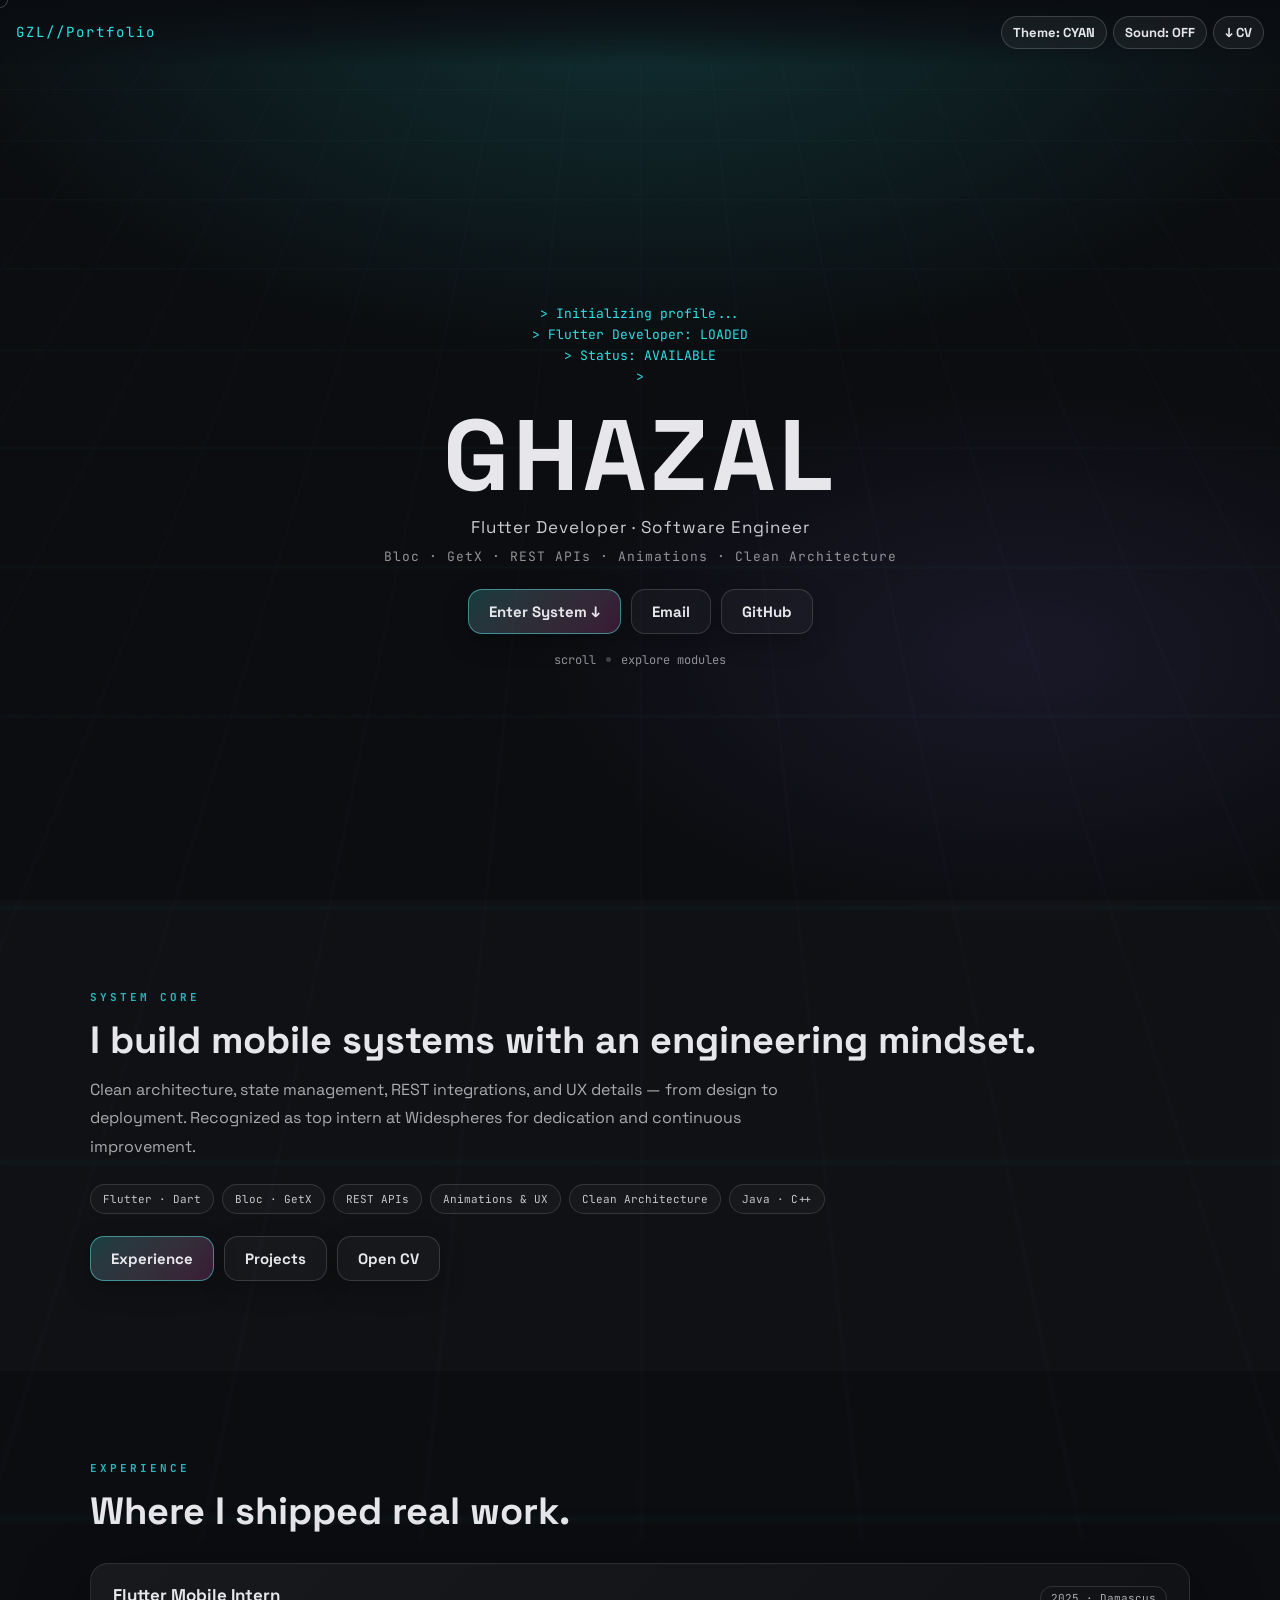
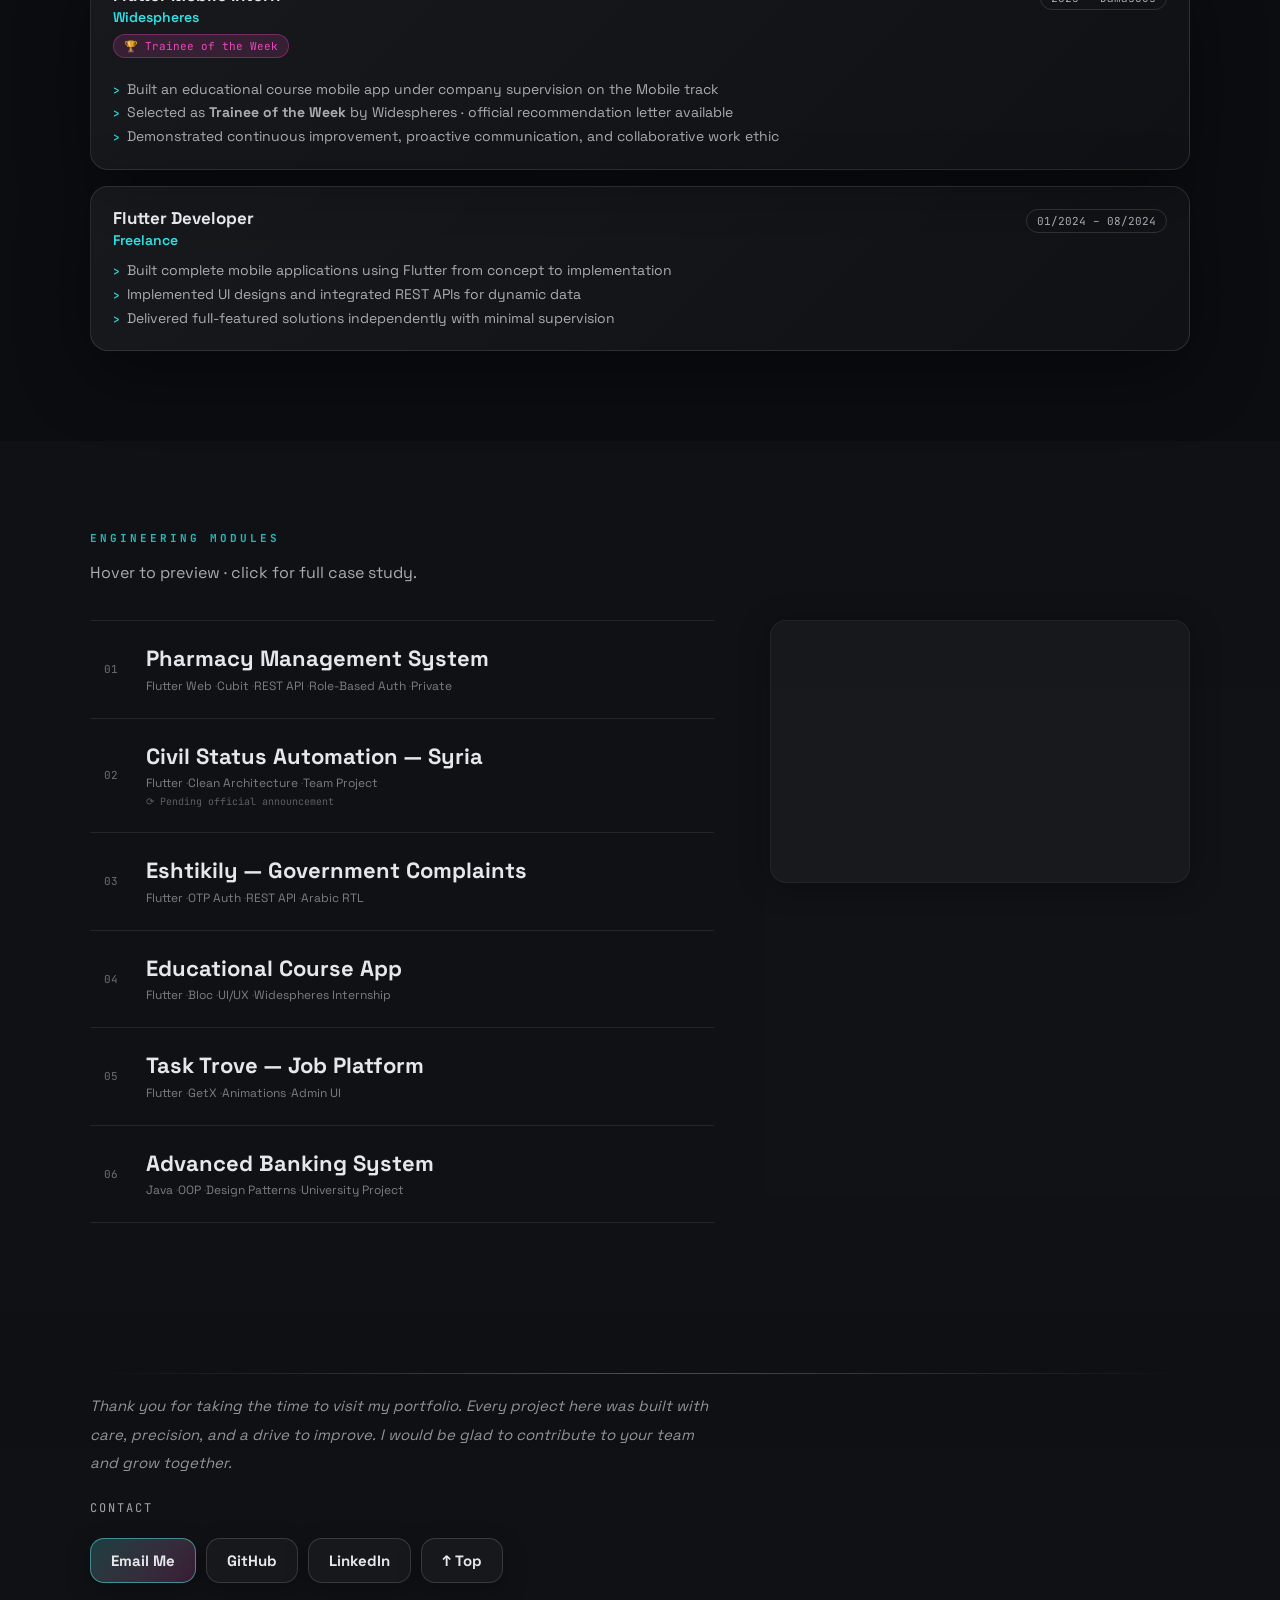
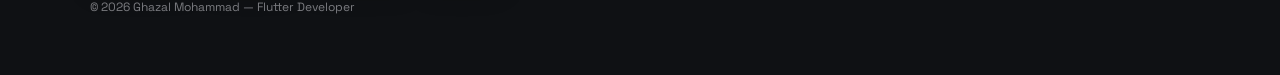
==== index.html @ 309f1e38 "Fix CV: rename to cv-2026.pdf to bypass Cloudflare CDN cache https://claude.ai/code/session_01J3MJhN" ====
<!DOCTYPE html>
<html lang="en" data-theme="cyan">
<head>
  <meta charset="UTF-8" />
  <title>Ghazal — Flutter Developer</title>
  <meta name="viewport" content="width=device-width, initial-scale=1.0">
  <meta name="description" content="Ghazal Mohammad — Flutter Developer & Software Engineer. Portfolio showcasing mobile projects and engineering work.">
  <link href="https://fonts.googleapis.com/css2?family=Space+Grotesk:wght@400;600;700&family=JetBrains+Mono:wght@400;700&display=swap" rel="stylesheet">
  <style>
/* ===== VARIABLES ===== */
:root {
  --bg: #0b0d10;
  --text: #e6e6eb;
  --muted: rgba(230,230,235,.72);
  --primary: #2de2e6;
  --accent: #8f7bff;
  --pink: #ff4ecd;
  --bg1: rgba(45,226,230,.16);
  --bg2: rgba(143,123,255,.10);
  --gridA: rgba(45,226,230,.12);
  --gridB: rgba(143,123,255,.08);
  --stroke: rgba(230,230,235,.14);
  --shadow: 0 22px 70px rgba(0,0,0,.45);
}
:root[data-theme="rose"] {
  --primary: #ff9ad5;
  --accent: #2de2e6;
  --pink: #c77dff;
  --bg1: rgba(255,154,213,.20);
  --bg2: rgba(45,226,230,.10);
  --gridA: rgba(255,154,213,.14);
  --gridB: rgba(45,226,230,.07);
}

/* ===== RESET ===== */
*, *::before, *::after { margin:0; padding:0; box-sizing:border-box; }
html { scroll-behavior:smooth; }
body {
  background:
    radial-gradient(1200px 600px at 50% 0%, var(--bg1), transparent 60%),
    radial-gradient(900px 500px at 80% 20%, var(--bg2), transparent 55%),
    var(--bg);
  color:var(--text);
  font-family:'Space Grotesk', sans-serif;
  padding-top:64px;
  min-height:100vh;
  overflow-x:hidden;
}
.mono { font-family:'JetBrains Mono', monospace; }

/* ===== BG LAYERS ===== */
.bg-grid {
  position:fixed; inset:0; z-index:-3;
  background:
    linear-gradient(var(--gridA) 1px, transparent 1px),
    linear-gradient(90deg, var(--gridB) 1px, transparent 1px);
  background-size:64px 64px;
  transform:perspective(900px) rotateX(55deg) translateY(-120px);
  transform-origin:top;
  opacity:.2;
  /* Slowed down grid animation for performance */
  animation:gridMove 18s linear infinite;
}
@keyframes gridMove {
  from { background-position:0 0,0 0; }
  to   { background-position:0 140px,140px 0; }
}
.scanlines {
  position:fixed; inset:0; z-index:-2; pointer-events:none;
  background:repeating-linear-gradient(to bottom, rgba(255,255,255,.025), rgba(255,255,255,.025) 1px, transparent 2px, transparent 6px);
  opacity:.08; mix-blend-mode:overlay;
}
.noise {
  position:fixed; inset:0; z-index:-1; pointer-events:none;
  background-image:url("data:image/svg+xml,%3Csvg xmlns='http://www.w3.org/2000/svg' width='140' height='140'%3E%3Cfilter id='n'%3E%3CfeTurbulence type='fractalNoise' baseFrequency='.9' numOctaves='3' stitchTiles='stitch'/%3E%3C/filter%3E%3Crect width='140' height='140' filter='url(%23n)' opacity='.25'/%3E%3C/svg%3E");
  opacity:.04;
}

/* ===== CURSOR (desktop only) ===== */
.cursor {
  width:16px; height:16px;
  border:1px solid rgba(255,255,255,.22);
  border-radius:50%;
  position:fixed; left:0; top:0;
  pointer-events:none;
  transform:translate(-50%,-50%);
  z-index:999;
  transition:width .15s ease, height .15s ease, border-color .15s ease;
  display:none;
}
@media (hover:hover) { .cursor { display:block; } }

/* ===== TOPBAR ===== */
.topbar {
  position:fixed; top:0; left:0; right:0;
  height:64px;
  display:flex; align-items:center; justify-content:space-between;
  padding:0 16px;
  background:linear-gradient(to bottom, rgba(10,12,16,.92), rgba(10,12,16,.6), transparent);
  backdrop-filter:blur(12px);
  -webkit-backdrop-filter:blur(12px);
  z-index:40;
  gap:10px;
}
.brand {
  letter-spacing:2px;
  color:var(--primary);
  font-size:clamp(11px, 2.5vw, 14px);
  white-space:nowrap;
  flex-shrink:0;
}
.top-actions {
  display:flex;
  gap:6px;
  align-items:center;
  flex-wrap:nowrap;
  overflow:hidden;
}
.pill {
  padding:7px 11px;
  border-radius:999px;
  border:1px solid rgba(230,230,235,.18);
  background:rgba(255,255,255,.05);
  color:var(--text);
  font-weight:700;
  font-size:clamp(10px, 2vw, 13px);
  cursor:pointer;
  text-decoration:none;
  white-space:nowrap;
  transition:transform .2s ease, border-color .2s ease;
  font-family:'Space Grotesk', sans-serif;
}
.pill:hover { border-color:rgba(255,255,255,.35); transform:translateY(-1px); }
@media (max-width:480px) {
  .pill { padding:6px 9px; font-size:10px; }
  .brand { font-size:11px; }
}

/* ===== BUTTONS ===== */
.btn {
  display:inline-flex;
  align-items:center;
  justify-content:center;
  gap:8px;
  padding:12px 20px;
  border-radius:14px;
  text-decoration:none;
  font-weight:700;
  font-size:clamp(13px, 2vw, 15px);
  color:var(--text);
  border:1px solid rgba(230,230,235,.16);
  background:rgba(255,255,255,.04);
  box-shadow:0 8px 24px rgba(0,0,0,.25);
  transition:transform .22s ease, box-shadow .22s ease, border-color .22s ease;
  cursor:pointer;
  white-space:nowrap;
  font-family:'Space Grotesk', sans-serif;
}
.btn:hover {
  transform:translateY(-3px);
  border-color:rgba(255,255,255,.28);
  box-shadow:0 16px 36px rgba(0,0,0,.35);
}
.btn.primary {
  background:linear-gradient(135deg, color-mix(in srgb, var(--primary) 22%, transparent), color-mix(in srgb, var(--pink) 18%, transparent));
  border-color:color-mix(in srgb, var(--primary) 40%, rgba(255,255,255,.18));
}
.btn.ghost { background:rgba(255,255,255,.03); }

/* ===== INTRO ===== */
.intro {
  min-height:calc(100vh - 64px);
  display:flex;
  flex-direction:column;
  align-items:center;
  justify-content:center;
  text-align:center;
  padding:40px 16px 32px;
}
.terminal {
  font-family:'JetBrains Mono', monospace;
  font-size:clamp(11px, 2vw, 13px);
  line-height:1.6;
  color:var(--primary);
  margin-bottom:18px;
  min-height:72px;
}
h1.glitch {
  font-size:clamp(48px, 12vw, 100px);
  font-weight:700;
  letter-spacing:4px;
  line-height:1;
  position:relative;
  display:inline-block;
}
/* reduced glitch - only on hover for performance */
h1.glitch::before,
h1.glitch::after {
  content:attr(data-text);
  position:absolute; left:0; top:0;
  width:100%;
  overflow:hidden;
  opacity:0;
}
h1.glitch:hover::before {
  color:var(--pink);
  clip-path:polygon(0 20%, 100% 20%, 100% 45%, 0 45%);
  transform:translateX(-3px);
  opacity:.8;
  animation:glitch1 .3s steps(2) forwards;
}
h1.glitch:hover::after {
  color:var(--accent);
  clip-path:polygon(0 55%, 100% 55%, 100% 80%, 0 80%);
  transform:translateX(3px);
  opacity:.8;
  animation:glitch2 .3s steps(2) forwards;
}
@keyframes glitch1 { 0%,100%{transform:translateX(-3px);} 50%{transform:translateX(3px);} }
@keyframes glitch2 { 0%,100%{transform:translateX(3px);}  50%{transform:translateX(-3px);} }

.role {
  margin-top:10px;
  letter-spacing:1px;
  color:var(--muted);
}
.role.strong { font-size:clamp(14px, 2.5vw, 17px); color:rgba(230,230,235,.88); }
.role.small  { font-size:clamp(11px, 1.8vw, 13px); opacity:.85; }

.cta {
  margin-top:24px;
  display:flex;
  gap:10px;
  justify-content:center;
  flex-wrap:wrap;
  width:100%;
  max-width:480px;
}
/* Full-width buttons on small phones */
@media (max-width:380px) {
  .cta { flex-direction:column; align-items:stretch; }
  .cta .btn { text-align:center; justify-content:center; }
}

.hintline {
  margin-top:18px;
  display:inline-flex;
  align-items:center;
  gap:10px;
  opacity:.6;
  font-size:12px;
}
.dot { width:5px; height:5px; border-radius:50%; background:rgba(255,255,255,.35); }

/* ===== PANELS ===== */
.panel { padding:clamp(50px, 8vw, 90px) 16px; }
.wrap  { max-width:1100px; margin:0 auto; }

.kicker {
  font-family:'JetBrains Mono', monospace;
  letter-spacing:3px;
  font-size:11px;
  color:color-mix(in srgb, var(--primary) 80%, white 0%);
  margin-bottom:14px;
}
.title { font-size:clamp(22px, 4vw, 38px); margin-bottom:12px; line-height:1.2; }
.desc  { color:var(--muted); line-height:1.8; max-width:70ch; font-size:clamp(14px, 2vw, 16px); }

.mini-grid { margin-top:22px; display:flex; flex-wrap:wrap; gap:8px; }
.chip {
  padding:7px 12px;
  border-radius:999px;
  border:1px solid var(--stroke);
  background:rgba(255,255,255,.03);
  font-family:'JetBrains Mono', monospace;
  font-size:11px;
  color:rgba(230,230,235,.85);
}
.actions {
  margin-top:22px;
  display:flex;
  flex-wrap:wrap;
  gap:10px;
}

/* ===== EXPERIENCE SECTION ===== */
.experience-grid {
  margin-top:28px;
  display:grid;
  gap:16px;
}
.exp-card {
  padding:20px 22px;
  border-radius:18px;
  border:1px solid rgba(230,230,235,.12);
  background:linear-gradient(135deg, rgba(255,255,255,.05), rgba(255,255,255,.02));
  box-shadow:var(--shadow);
  transition:transform .25s ease, border-color .25s ease;
}
.exp-card:hover {
  transform:translateY(-4px);
  border-color:color-mix(in srgb, var(--primary) 30%, rgba(230,230,235,.12));
}
.exp-header {
  display:flex;
  align-items:flex-start;
  justify-content:space-between;
  gap:12px;
  flex-wrap:wrap;
  margin-bottom:8px;
}
.exp-title { font-size:17px; font-weight:700; }
.exp-company { color:var(--primary); font-weight:600; font-size:14px; margin-top:2px; }
.exp-date {
  font-family:'JetBrains Mono', monospace;
  font-size:11px;
  color:var(--muted);
  white-space:nowrap;
  margin-top:2px;
  padding:4px 10px;
  border:1px solid var(--stroke);
  border-radius:999px;
}
.exp-badge {
  display:inline-flex;
  align-items:center;
  gap:6px;
  font-family:'JetBrains Mono', monospace;
  font-size:11px;
  padding:4px 10px;
  border-radius:999px;
  background:color-mix(in srgb, var(--pink) 14%, transparent);
  border:1px solid color-mix(in srgb, var(--pink) 30%, transparent);
  color:color-mix(in srgb, var(--pink) 90%, white 0%);
  margin-bottom:10px;
}
.exp-bullets { list-style:none; margin-top:10px; }
.exp-bullets li {
  color:var(--muted);
  font-size:14px;
  line-height:1.7;
  padding-left:14px;
  position:relative;
}
.exp-bullets li::before {
  content:"›";
  position:absolute; left:0;
  color:var(--primary);
}

/* ===== MODULES — HOVER PREVIEW LAYOUT ===== */
.modules-layout {
  display:grid;
  grid-template-columns:1fr 420px;
  gap:56px;
  align-items:start;
  margin-top:32px;
}

/* ——— Left list ——— */
.mod-row {
  display:flex;
  align-items:center;
  gap:16px;
  padding:24px 14px;
  border-bottom:1px solid rgba(230,230,235,.09);
  cursor:pointer;
  position:relative;
  transition:padding-left .25s ease, background .25s ease;
}
.mod-row:first-child { border-top:1px solid rgba(230,230,235,.09); }
.mod-row::before {
  content:"";
  position:absolute; left:0; top:0; bottom:0;
  width:0;
  background:var(--primary);
  border-radius:0 2px 2px 0;
  transition:width .25s ease;
}
.mod-row:hover { padding-left:20px; background:rgba(255,255,255,.018); }
.mod-row:hover::before { width:2px; }

.mod-num {
  font-family:'JetBrains Mono', monospace;
  font-size:11px;
  color:var(--muted);
  width:26px;
  flex-shrink:0;
  opacity:.6;
}
.mod-body { flex:1; min-width:0; }
.mod-name {
  font-size:clamp(17px, 2.2vw, 22px);
  font-weight:700;
  line-height:1.25;
  transition:color .25s;
}
.mod-row:hover .mod-name { color:var(--primary); }
.mod-tech {
  display:flex;
  flex-wrap:wrap;
  gap:0;
  margin-top:5px;
}
.mod-tech span {
  font-size:12px;
  color:var(--muted);
  opacity:.7;
}
.mod-tech span:not(:last-child)::after { content:" · "; opacity:.4; }
.mod-lock {
  font-family:'JetBrains Mono', monospace;
  font-size:10px;
  color:var(--muted);
  opacity:.5;
  margin-top:4px;
}
.mod-arr {
  margin-left:auto;
  flex-shrink:0;
  font-size:15px;
  color:var(--primary);
  opacity:0;
  transition:.25s;
}
.mod-row:hover .mod-arr { opacity:1; transform:translate(3px,-3px); }

/* ——— Right: sticky preview column ——— */
.modules-preview {
  position:sticky;
  top:80px;
  align-self:start;
}
.preview-stage {
  position:relative;
  width:100%;
  aspect-ratio:16/10;
  border-radius:16px;
  overflow:hidden;
  background:rgba(255,255,255,.03);
  border:1px solid rgba(255,255,255,.05);
  box-shadow:0 4px 30px rgba(0,0,0,.3);
  transition:box-shadow .35s;
}
.preview-stage.has-hover {
  box-shadow:0 20px 60px rgba(0,0,0,.55), 0 0 0 1px rgba(255,255,255,.09);
}
.preview-item {
  position:absolute;
  inset:0;
  opacity:0;
  transition:opacity .35s ease;
  overflow:hidden;
}
.preview-item.active { opacity:1; }
.preview-item img,
.preview-item video {
  width:100%; height:100%;
  object-fit:cover;
  display:block;
}
.preview-item.is-mobile img {
  object-fit:contain;
  background:rgba(8,8,12,.85);
}
/* video fallback image sits behind video */
.preview-item .preview-fallback {
  position:absolute; inset:0; z-index:-1;
  width:100%; height:100%; object-fit:cover;
}


.preview-label {
  margin-top:12px;
  font-family:'JetBrains Mono', monospace;
  font-size:11px;
  color:rgba(230,230,235,.4);
  letter-spacing:1px;
  text-align:center;
  pointer-events:none;
  transition:opacity .35s;
}
.preview-label.hidden { opacity:0; }

@media (max-width:900px) {
  .modules-layout { grid-template-columns:1fr; }
  .modules-preview { display:none; }
  .mod-name { font-size:16px; }
}

/* ===== BADGE (reused in modal kicker) ===== */
.badge {
  font-family:'JetBrains Mono', monospace;
  font-size:11px;
  padding:5px 10px;
  border-radius:999px;
  background:color-mix(in srgb, var(--primary) 14%, transparent);
  border:1px solid color-mix(in srgb, var(--primary) 25%, transparent);
  color:color-mix(in srgb, var(--primary) 85%, white 0%);
  white-space:nowrap;
  flex-shrink:0;
}
.badge.private {
  background:color-mix(in srgb, var(--muted) 10%, transparent);
  border-color:var(--stroke);
  color:var(--muted);
}

/* ===== MODULE PREVIEW FRAMES ===== */
/* Phone mockup for mobile app screenshots */
.phone-frame {
  width:120px;
  padding:6px 5px 10px;
  background:linear-gradient(145deg, #1a1a2e, #16162a);
  border-radius:18px;
  border:2px solid rgba(255,255,255,.14);
  box-shadow:0 8px 28px rgba(0,0,0,.45), inset 0 1px 0 rgba(255,255,255,.06);
  position:relative;
  flex-shrink:0;
}
.phone-frame::before {
  content:"";
  display:block;
  width:32px; height:4px;
  background:rgba(255,255,255,.12);
  border-radius:2px;
  margin:0 auto 5px;
}
.phone-frame img {
  width:100%;
  border-radius:10px;
  display:block;
  aspect-ratio:9/16;
  object-fit:cover;
  object-position:top;
}
/* Browser mockup for web screenshots */
.browser-frame {
  width:100%;
  padding:22px 4px 4px;
  background:linear-gradient(145deg, #1a1a2e, #16162a);
  border-radius:10px;
  border:1px solid rgba(255,255,255,.12);
  box-shadow:0 8px 28px rgba(0,0,0,.45);
  position:relative;
}
.browser-frame::before {
  content:"";
  position:absolute;
  top:7px; left:10px;
  width:8px; height:8px;
  border-radius:50%;
  background:#ff5f57;
  box-shadow:14px 0 0 #febc2e, 28px 0 0 #28c840;
}
.browser-frame img {
  width:100%;
  border-radius:6px;
  display:block;
  max-height:140px;
  object-fit:cover;
  object-position:top left;
}
/* Multiple phone frames side by side */
.phone-duo {
  display:flex;
  gap:10px;
  justify-content:center;
}
.phone-duo .phone-frame { width:100px; }

/* ===== MODULE LOCKED STATE ===== */
.module-locked-note {
  display:flex;
  align-items:center;
  gap:8px;
  margin-top:12px;
  padding:8px 12px;
  border-radius:10px;
  background:rgba(255,255,255,.04);
  border:1px dashed rgba(230,230,235,.20);
  font-family:'JetBrains Mono',monospace;
  font-size:11px;
  color:var(--muted);
  line-height:1.5;
}

/* ===== FOOTER ===== */
.footer { padding:clamp(40px,6vw,60px) 16px; background:rgba(255,255,255,.015); }
.footer-line {
  height:1px;
  background:linear-gradient(90deg, transparent, color-mix(in srgb, var(--primary) 40%, transparent), transparent);
  margin-bottom:18px;
}
.tiny { margin-top:16px; color:rgba(230,230,235,.5); font-size:12px; }

/* ===== REVEAL ===== */
.reveal {
  opacity:0;
  transform:translateY(16px);
  transition:opacity .55s cubic-bezier(.2,.8,.2,1), transform .55s cubic-bezier(.2,.8,.2,1);
}
.reveal.on { opacity:1; transform:translateY(0); }

/* ===== MODAL ===== */
.modal {
  position:fixed; inset:0;
  display:none;
  align-items:center;
  justify-content:center;
  padding:16px;
  background:rgba(0,0,0,.7);
  backdrop-filter:blur(8px);
  -webkit-backdrop-filter:blur(8px);
  z-index:50;
}
.modal.on { display:flex; }
.modal-box {
  width:min(860px, 100%);
  max-height:90vh;
  overflow-y:auto;
  border-radius:18px;
  border:1px solid rgba(230,230,235,.18);
  background:linear-gradient(135deg, rgba(15,18,24,.96), rgba(10,12,16,.96));
  box-shadow:0 30px 90px rgba(0,0,0,.6);
  padding:clamp(18px, 4vw, 28px);
  position:relative;
  animation:pop .25s ease-out;
}
/* scrollbar styling */
.modal-box::-webkit-scrollbar { width:4px; }
.modal-box::-webkit-scrollbar-track { background:transparent; }
.modal-box::-webkit-scrollbar-thumb { background:var(--stroke); border-radius:4px; }

@keyframes pop { from { transform:translateY(10px) scale(.98); opacity:0; } to { transform:translateY(0) scale(1); opacity:1; } }
.modal-close {
  position:absolute; right:12px; top:10px;
  width:38px; height:38px;
  border-radius:10px;
  border:1px solid rgba(230,230,235,.18);
  background:rgba(255,255,255,.05);
  color:var(--text);
  font-size:20px;
  cursor:pointer;
  display:flex; align-items:center; justify-content:center;
  font-family:'Space Grotesk', sans-serif;
}
.modal-kicker {
  font-family:'JetBrains Mono', monospace;
  letter-spacing:3px;
  font-size:11px;
  color:color-mix(in srgb, var(--primary) 85%, white 0%);
  margin-bottom:10px;
}
.modal-title { font-size:clamp(20px, 3vw, 26px); margin-bottom:10px; }
.modal-desc { color:var(--muted); line-height:1.8; font-size:clamp(13px, 2vw, 15px); }
.modal-images {
  margin-top:20px;
}

/* ===== DEVICE SHOWCASE (no frames — direct images) ===== */
.showcase {
  position:relative;
  display:flex;
  justify-content:center;
  align-items:center;
  gap:16px;
  padding:32px 0 24px;
  border-radius:20px;
  background:radial-gradient(ellipse at 50% 60%, rgba(255,255,255,.04) 0%, transparent 70%);
  overflow:hidden;
  isolation:isolate;
}
.showcase::before {
  content:"";
  position:absolute;
  width:280px; height:200px;
  border-radius:50%;
  background:var(--primary);
  opacity:.12;
  filter:blur(70px);
  pointer-events:none;
  top:50%; left:50%;
  transform:translate(-50%,-50%);
  z-index:0;
}
.showcase::after {
  content:"";
  position:absolute; inset:0;
  background-image:linear-gradient(rgba(255,255,255,.025) 1px, transparent 1px),
                   linear-gradient(90deg, rgba(255,255,255,.025) 1px, transparent 1px);
  background-size:28px 28px;
  z-index:0;
  pointer-events:none;
}

/* web / flowchart: full-width image */
.showcase.web .showcase-img,
.showcase.web video {
  width:100%;
  max-width:640px;
  aspect-ratio:16/9;
  object-fit:cover;
  object-position:top left;
  border-radius:14px;
  display:block;
  position:relative;
  z-index:1;
  box-shadow:0 24px 60px rgba(0,0,0,.55);
  transition:transform .12s ease;
}

/* mobile: tall portrait images */
.showcase.mobile .showcase-img {
  height:clamp(260px, 40vw, 340px);
  width:auto;
  aspect-ratio:9/16;
  object-fit:cover;
  object-position:top;
  border-radius:18px;
  display:block;
  position:relative;
  z-index:1;
  box-shadow:0 24px 60px rgba(0,0,0,.55);
}
/* second mobile image slightly elevated */
.showcase.mobile .showcase-img:nth-child(2) {
  transform:translateY(-14px);
}

.modal-tags { margin-top:14px; display:flex; flex-wrap:wrap; gap:7px; }
.modal-tags span {
  font-family:'JetBrains Mono', monospace;
  font-size:11px;
  padding:5px 10px;
  border-radius:999px;
  border:1px solid rgba(230,230,235,.14);
  background:rgba(255,255,255,.03);
}
.modal-actions { margin-top:18px; display:flex; gap:10px; flex-wrap:wrap; }

/* ===== SECTION DIVIDER ===== */
.section-alt { background:rgba(255,255,255,.018); }
  </style>
</head>

<body>
  <div class="bg-grid"></div>
  <div class="scanlines"></div>
  <div class="noise"></div>
  <div class="cursor"></div>

  <!-- TOP BAR -->
  <header class="topbar">
    <div class="brand mono">GZL//Portfolio</div>
    <div class="top-actions">
      <button class="pill" id="themeToggle" type="button">Theme: CYAN</button>
      <button class="pill" id="soundToggle" type="button">Sound: OFF</button>
      <a class="pill" href="assets/cv-2026.pdf" download>↓ CV</a>
    </div>
  </header>

  <!-- INTRO -->
  <section class="intro" id="top">
    <div class="terminal" aria-label="System terminal"></div>
    <h1 class="glitch" data-text="GHAZAL">GHAZAL</h1>
    <p class="role strong">Flutter Developer · Software Engineer</p>
    <p class="role small mono">Bloc · GetX · REST APIs · Animations · Clean Architecture</p>
    <div class="cta">
      <a class="btn primary" href="#core">Enter System ↓</a>
      <a class="btn ghost" href="mailto:mohammadghazal423@gmail.com">Email</a>
      <a class="btn ghost" href="https://github.com/ghazal-mohammad" target="_blank" rel="noopener">GitHub</a>
    </div>
    <div class="hintline">
      <span class="mono">scroll</span>
      <span class="dot"></span>
      <span class="mono">explore modules</span>
    </div>
  </section>

  <!-- SYSTEM CORE -->
  <section class="panel section-alt" id="core">
    <div class="wrap">
      <h2 class="kicker reveal">SYSTEM CORE</h2>
      <h3 class="title reveal">I build mobile systems with an engineering mindset.</h3>
      <p class="desc reveal">
        Clean architecture, state management, REST integrations, and UX details —
        from design to deployment. Recognized as top intern at Widespheres for
        dedication and continuous improvement.
      </p>
      <div class="mini-grid">
        <div class="chip reveal">Flutter · Dart</div>
        <div class="chip reveal">Bloc · GetX</div>
        <div class="chip reveal">REST APIs</div>
        <div class="chip reveal">Animations & UX</div>
        <div class="chip reveal">Clean Architecture</div>
        <div class="chip reveal">Java · C++</div>
      </div>
      <div class="actions reveal">
        <a class="btn primary" href="#experience">Experience</a>
        <a class="btn ghost" href="#modules">Projects</a>
        <a class="btn ghost" href="assets/cv-2026.pdf" target="_blank" rel="noopener">Open CV</a>
      </div>
    </div>
  </section>

  <!-- EXPERIENCE -->
  <section class="panel" id="experience">
    <div class="wrap">
      <h2 class="kicker reveal">EXPERIENCE</h2>
      <h3 class="title reveal">Where I shipped real work.</h3>

      <div class="experience-grid">

        <!-- Widespheres -->
        <div class="exp-card reveal">
          <div class="exp-header">
            <div>
              <div class="exp-title">Flutter Mobile Intern</div>
              <div class="exp-company">Widespheres</div>
            </div>
            <div class="exp-date">2025 · Damascus</div>
          </div>
          <div class="exp-badge">🏆 Trainee of the Week</div>
          <ul class="exp-bullets">
            <li>Built an educational course mobile app under company supervision on the Mobile track</li>
            <li>Selected as <b>Trainee of the Week</b> by Widespheres · official recommendation letter available</li>
            <li>Demonstrated continuous improvement, proactive communication, and collaborative work ethic</li>
          </ul>
        </div>

        <!-- Freelance -->
        <div class="exp-card reveal">
          <div class="exp-header">
            <div>
              <div class="exp-title">Flutter Developer</div>
              <div class="exp-company">Freelance</div>
            </div>
            <div class="exp-date">01/2024 – 08/2024</div>
          </div>
          <ul class="exp-bullets">
            <li>Built complete mobile applications using Flutter from concept to implementation</li>
            <li>Implemented UI designs and integrated REST APIs for dynamic data</li>
            <li>Delivered full-featured solutions independently with minimal supervision</li>
          </ul>
        </div>

      </div>
    </div>
  </section>

  <!-- MODULES / PROJECTS -->
  <section class="panel section-alt" id="modules">
    <div class="wrap">
      <h2 class="kicker reveal">ENGINEERING MODULES</h2>
      <p class="desc reveal">Hover to preview · click for full case study.</p>

      <div class="modules-layout">

        <!-- ——— LEFT: numbered project list ——— -->
        <div class="modules-list">

          <article class="mod-row reveal" data-modal="pharmacy">
            <span class="mod-num">01</span>
            <div class="mod-body">
              <div class="mod-name">Pharmacy Management System</div>
              <div class="mod-tech"><span>Flutter Web</span><span>Cubit</span><span>REST API</span><span>Role-Based Auth</span><span>Private</span></div>
            </div>
            <span class="mod-arr">↗</span>
          </article>

          <article class="mod-row reveal" data-modal="civil">
            <span class="mod-num">02</span>
            <div class="mod-body">
              <div class="mod-name">Civil Status Automation — Syria</div>
              <div class="mod-tech"><span>Flutter</span><span>Clean Architecture</span><span>Team Project</span></div>
              <div class="mod-lock">⟳ Pending official announcement</div>
            </div>
            <span class="mod-arr">↗</span>
          </article>

          <article class="mod-row reveal" data-modal="complaints">
            <span class="mod-num">03</span>
            <div class="mod-body">
              <div class="mod-name">Eshtikily — Government Complaints</div>
              <div class="mod-tech"><span>Flutter</span><span>OTP Auth</span><span>REST API</span><span>Arabic RTL</span></div>
            </div>
            <span class="mod-arr">↗</span>
          </article>

          <article class="mod-row reveal" data-modal="education">
            <span class="mod-num">04</span>
            <div class="mod-body">
              <div class="mod-name">Educational Course App</div>
              <div class="mod-tech"><span>Flutter</span><span>Bloc</span><span>UI/UX</span><span>Widespheres Internship</span></div>
            </div>
            <span class="mod-arr">↗</span>
          </article>

          <article class="mod-row reveal" data-modal="tasktrove">
            <span class="mod-num">05</span>
            <div class="mod-body">
              <div class="mod-name">Task Trove — Job Platform</div>
              <div class="mod-tech"><span>Flutter</span><span>GetX</span><span>Animations</span><span>Admin UI</span></div>
            </div>
            <span class="mod-arr">↗</span>
          </article>

          <article class="mod-row reveal" data-modal="banking">
            <span class="mod-num">06</span>
            <div class="mod-body">
              <div class="mod-name">Advanced Banking System</div>
              <div class="mod-tech"><span>Java</span><span>OOP</span><span>Design Patterns</span><span>University Project</span></div>
            </div>
            <span class="mod-arr">↗</span>
          </article>

        </div>

        <!-- ——— RIGHT: absolute JS-positioned preview ——— -->
        <div class="modules-preview" aria-hidden="true">
          <div class="preview-stage" id="previewStage">

            <div class="preview-item is-web" data-for="pharmacy">
              <img src="assets/screens/Pharmacio.png" alt="Pharmacy" loading="lazy">
            </div>
            <div class="preview-item is-web" data-for="civil">
              <img src="assets/screens/civil-1.png" alt="Civil" loading="lazy">
            </div>
            <div class="preview-item is-mobile" data-for="complaints">
              <img src="assets/screens/Government Complaints Mobile (Eshtikily).png" alt="Eshtikily" loading="lazy">
            </div>
            <div class="preview-item is-mobile" data-for="education">
              <img src="assets/screens/Course Details.png" alt="Course Details" loading="lazy">
            </div>
            <div class="preview-item is-web" data-for="tasktrove">
              <video autoplay muted loop playsinline>
                <source src="assets/screens/tasktrove.mp4" type="video/mp4">
              </video>
              <img src="assets/screens/Task Trove.png" alt="Task Trove" loading="lazy" class="preview-fallback">
            </div>
            <div class="preview-item is-web" data-for="banking">
              <img src="assets/screens/Advanced Banking System.png" alt="Banking" loading="lazy">
            </div>

          </div>
          <p class="preview-label" id="prevLabel"></p>
        </div>

      </div>
    </div>
  </section>

  <!-- FOOTER -->
  <footer class="footer">
    <div class="wrap reveal">
      <div class="footer-line"></div>
      <p style="margin-bottom:22px; color:var(--muted); font-size:clamp(13px,2vw,15px); line-height:1.9; max-width:62ch; font-style:italic; opacity:.85;">
        Thank you for taking the time to visit my portfolio. Every project here was built with care, precision, and a drive to improve. I would be glad to contribute to your team and grow together.
      </p>
      <p class="mono" style="margin-bottom:14px; font-size:12px; letter-spacing:2px; opacity:.7;">CONTACT</p>
      <div class="actions">
        <a class="btn primary" href="mailto:mohammadghazal423@gmail.com">Email Me</a>
        <a class="btn ghost" href="https://github.com/ghazal-mohammad" target="_blank" rel="noopener">GitHub</a>
        <a class="btn ghost" href="https://www.linkedin.com/in/ghazal-mohammad-0b9067250" target="_blank" rel="noopener">LinkedIn</a>
        <a class="btn ghost" href="#top">↑ Top</a>
      </div>
      <p class="tiny">© <span id="y"></span> Ghazal Mohammad — Flutter Developer</p>
    </div>
  </footer>

  <!-- MODAL -->
  <div class="modal" id="modal" aria-hidden="true">
    <div class="modal-box" role="dialog" aria-modal="true" aria-label="Case study modal">
      <button class="modal-close" id="modalClose" aria-label="Close">×</button>
      <p class="modal-kicker" id="modalKicker">MODULE</p>
      <h3 class="modal-title" id="modalTitle">Title</h3>
      <p class="modal-desc" id="modalDesc">Description</p>
      <div class="modal-images" id="modalImages"></div>
      <div class="modal-tags" id="modalTags"></div>
      <div class="modal-actions">
        <a class="btn primary" id="modalLink" href="#" target="_blank" rel="noopener">Open Repo</a>
        <button class="btn ghost" id="modalBack" type="button">Close</button>
      </div>
    </div>
  </div>

  <script>
(function() {
  // ===== SOUND FUNCTIONS =====
  var soundEnabled = false;
  var audioCtx = null;

  function playTone(freq, t, type, gainVal) {
    t = t || 0.06; type = type || "sine"; gainVal = gainVal || 0.045;
    if (!soundEnabled || !audioCtx) return;
    try {
      var o = audioCtx.createOscillator();
      var g = audioCtx.createGain();
      var now = audioCtx.currentTime;
      o.type = type;
      o.frequency.setValueAtTime(freq, now);
      g.gain.setValueAtTime(0.0001, now);
      g.gain.exponentialRampToValueAtTime(gainVal, now + 0.01);
      g.gain.exponentialRampToValueAtTime(0.0001, now + t);
      o.connect(g); g.connect(audioCtx.destination);
      o.start(now); o.stop(now + t);
    } catch(e) {}
  }
  function softOpen()  { playTone(392,.08,"sine",.045); setTimeout(function(){playTone(784,.07,"triangle",.035);},60); }
  function softClose() { playTone(196,.08,"sine",.045); }
  function softBoot()  { playTone(330,.08,"sine",.045); setTimeout(function(){playTone(659,.09,"sine",.035);},120); }
  function softOff()   { playTone(247,.09,"sine",.040); }

  window.addEventListener("DOMContentLoaded", function() {

    // YEAR
    var y = document.getElementById("y");
    if (y) y.textContent = new Date().getFullYear();

    // THEME
    var themeBtn = document.getElementById("themeToggle");
    var theme = localStorage.getItem("theme") || "cyan";
    function applyTheme(t) {
      document.documentElement.setAttribute("data-theme", t);
      if (themeBtn) themeBtn.textContent = "Theme: " + t.toUpperCase();
    }
    applyTheme(theme);
    if (themeBtn) {
      themeBtn.addEventListener("click", function() {
        theme = theme === "cyan" ? "rose" : "cyan";
        localStorage.setItem("theme", theme);
        applyTheme(theme);
      });
    }

    // SOUND BUTTON
    var soundBtn = document.getElementById("soundToggle");
    if (soundBtn) {
      soundBtn.addEventListener("click", function() {
        soundEnabled = !soundEnabled;
        if (soundEnabled && !audioCtx) {
          try {
            audioCtx = new (window.AudioContext || window.webkitAudioContext)();
            if (audioCtx.state === "suspended") {
              audioCtx.resume().then(function() { softBoot(); });
              soundBtn.textContent = "Sound: ON";
              return;
            }
          } catch(e) { soundEnabled = false; return; }
        }
        soundBtn.textContent = soundEnabled ? "Sound: ON" : "Sound: OFF";
        if (soundEnabled) softBoot(); else softOff();
      });
    }

    // CURSOR (desktop only)
    var cursor = document.querySelector(".cursor");
    if (cursor && window.matchMedia("(hover:hover)").matches) {
      window.addEventListener("mousemove", function(e) {
        cursor.style.left = e.clientX + "px";
        cursor.style.top  = e.clientY + "px";
      });
      document.querySelectorAll("a, button, .module, .exp-card").forEach(function(el) {
        el.addEventListener("mouseenter", function() {
          cursor.style.width = "26px";
          cursor.style.height = "26px";
          cursor.style.borderColor = "rgba(255,255,255,.35)";
        });
        el.addEventListener("mouseleave", function() {
          cursor.style.width = "16px";
          cursor.style.height = "16px";
          cursor.style.borderColor = "rgba(255,255,255,.22)";
        });
      });
    }

    // REVEAL
    var revealEls = document.querySelectorAll(".reveal");
    var io = new IntersectionObserver(function(entries) {
      entries.forEach(function(e) { if (e.isIntersecting) e.target.classList.add("on"); });
    }, { threshold: 0.1 });
    revealEls.forEach(function(el) { io.observe(el); });

    // TERMINAL
    var terminalBox = document.querySelector(".terminal");
    var lines = [
      "> Initializing profile...",
      "> Flutter Developer: LOADED",
      "> Status: AVAILABLE",
      "> Location: Damascus, Syria"
    ];
    function typeLine(text, cb) {
      var p = document.createElement("p");
      terminalBox.appendChild(p);
      var i = 0;
      function tick() {
        p.textContent = text.slice(0, i++);
        if (i <= text.length) setTimeout(tick, 22);
        else if (cb) setTimeout(cb, 140);
      }
      tick();
    }
    if (terminalBox) {
      terminalBox.innerHTML = "";
      var idx = 0;
      function next() { if (idx < lines.length) typeLine(lines[idx++], next); }
      next();
    }

    // MODAL DATA
    var modalData = {
      pharmacy: {
        kicker: "FLUTTER WEB · CUBIT · COMPLETE · PRIVATE",
        title: "Pharmacy Management System",
        desc: "<b>My Role:</b> Flutter Web Developer<br><br><b>About:</b> A complete web-based system for pharmacy management — including inventory control, medication recommendations, and role-based admin panel.<br><br><b>What I built:</b><br>→ Full web frontend using Flutter Web<br>→ State management using <b>Cubit</b><br>→ Role-based admin panel (permissions, users, inventory)<br>→ REST API integration with backend<br>→ Dashboard, uploads, offers, proposals & comparison modules<br><br><span style='opacity:.65;font-size:13px;'>Web and backend are fully complete. Source code is private.</span>",
        tags: ["Flutter Web", "Cubit", "REST API", "Admin Panel", "Role-Based Auth", "Complete", "Private"],
        link: "#",
        images: ["assets/screens/Pharmacio.png"],
        frameType: "browser"
      },
      civil: {
        kicker: "FLUTTER · IN PROGRESS · PRIVATE",
        title: "Civil Status Automation — Syria",
        desc: "<b>My Role:</b> Developer<br><br><b>About:</b> A team project to digitize civil status processes at Sharia courts in Syria — automating paperwork, improving access, and modernizing government workflows.<br><br><b>What I work on:</b><br>→ Developing modular UI components with Flutter<br>→ Applying Clean Architecture principles<br>→ Collaborating across a distributed development team<br><br><span style='opacity:.65;font-size:13px;'>This project is in active development. Full details will be announced officially by project management.</span>",
        tags: ["Flutter", "Dart", "Clean Architecture", "Team Project", "Private"],
        link: "#",
        images: ["assets/screens/civil-1.png"],
        frameType: "browser",
        locked: true
      },
      complaints: {
        kicker: "FLUTTER MOBILE · DEVELOPER",
        title: "Eshtikily — Government Complaints Mobile",
        desc: "<b>My Role:</b> Flutter Mobile Developer<br><br><b>About:</b> A Flutter mobile app enabling Syrian citizens to submit government complaints, track their status, and receive updates — with a clean Arabic RTL interface.<br><br><b>Key Features:</b><br>→ OTP-based secure login<br>→ Complaint submission with photo/file attachments<br>→ Real-time status tracking per complaint<br>→ Category-based filing: rights violations, administrative corruption, service delays<br>→ Arabic RTL interface with city-based filtering",
        tags: ["Flutter", "Dart", "OTP Auth", "REST API", "Arabic RTL", "Mobile"],
        link: "https://github.com/ghazal-mohammad/Eshtikily_mobile_app-main",
        images: ["assets/screens/Government Complaints Mobile (Eshtikily).png"],
        frameType: "mobile"
      },
      education: {
        kicker: "FLUTTER · BLOC · WIDESPHERES INTERNSHIP",
        title: "Educational Course Platform",
        desc: "<b>My Role:</b> Flutter Mobile Trainee (under Widespheres supervision)<br><br><b>About:</b> A mobile learning platform built during my internship at Widespheres on the Mobile development track. The app allows users to browse courses, view lesson details, and access video/PDF content.<br><br><b>What I built:</b><br>→ Course browsing with ratings, levels, and duration<br>→ Course detail screen with lesson breakdown<br>→ State management using <b>Bloc</b><br>→ Video and PDF lesson support<br>→ Clean, modern UI with smooth navigation<br>→ Payment integration UI",
        tags: ["Flutter", "Dart", "Bloc", "UI/UX", "Widespheres", "Internship Project"],
        link: "#",
        images: ["assets/screens/Course Details.png", "assets/screens/Design.png"],
        frameType: "mobile"
      },
      tasktrove: {
        kicker: "FLUTTER MOBILE · DEVELOPER",
        title: "Task Trove — Job Platform Mobile App",
        desc: "<b>My Role:</b> Flutter Mobile Developer<br><br><b>About:</b> A Flutter mobile app connecting job seekers with companies — featuring smart filtering, animated UI, and a full admin panel.<br><br><b>Key Features:</b><br>→ Multi-role auth (Job Seeker / Company / Admin)<br>→ Job listing feed with category & location filters<br>→ Smooth animated transitions and polished UI<br>→ Admin interface for managing listings and users<br>→ GetX state management",
        tags: ["Flutter", "Dart", "GetX", "Animations", "Admin UI", "Mobile"],
        link: "#",
        images: ["assets/screens/Task Trove.png"],
        video: "assets/screens/tasktrove.mp4",
        frameType: "browser"
      },
      banking: {
        kicker: "JAVA · UNIVERSITY PROJECT",
        title: "Advanced Banking System",
        desc: "<b>About:</b> A modular banking simulation demonstrating mastery of OOP and Software Design Patterns.<br><br><b>What was built:</b><br>→ Account types: Checking, Savings, Loan<br>→ Transactions: Deposit, Withdraw, Transfer<br>→ Design Patterns: Factory, Strategy, Observer<br>→ Data Structures: Custom linked lists & queues<br>→ Full input validation and error handling",
        tags: ["Java", "OOP", "Data Structures", "Design Patterns", "University Project"],
        link: "https://github.com/ghazal-mohammad/advanced_banking_system",
        images: ["assets/screens/Advanced Banking System.png"],
        frameType: "browser"
      }
    };

    // MODAL LOGIC
    var modal      = document.getElementById("modal");
    var modalClose = document.getElementById("modalClose");
    var modalBack  = document.getElementById("modalBack");
    var modalKicker = document.getElementById("modalKicker");
    var modalTitle  = document.getElementById("modalTitle");
    var modalDesc   = document.getElementById("modalDesc");
    var modalTags   = document.getElementById("modalTags");
    var modalImages = document.getElementById("modalImages");
    var modalLink   = document.getElementById("modalLink");

    function openModal(key) {
      var d = modalData[key];
      if (!d) return;
      modalKicker.textContent = d.kicker;
      modalTitle.textContent  = d.title;
      modalDesc.innerHTML     = d.desc;
      modalTags.innerHTML = "";
      d.tags.forEach(function(t) {
        var s = document.createElement("span");
        s.textContent = t;
        modalTags.appendChild(s);
      });
      modalImages.innerHTML = "";
      if ((d.images && d.images.length) || d.video) {
        var showcase = document.createElement("div");
        showcase.className = "showcase " + (d.frameType === "mobile" ? "mobile" : "web");
        if (d.frameType === "mobile") {
          d.images.forEach(function(src) {
            var img = document.createElement("img");
            img.src = src; img.alt = d.title; img.loading = "lazy";
            img.className = "showcase-img";
            showcase.appendChild(img);
          });
        } else {
          if (d.video) {
            var vid = document.createElement("video");
            vid.autoplay = true; vid.muted = true; vid.loop = true; vid.playsInline = true;
            vid.className = "showcase-img";
            var vsrc = document.createElement("source");
            vsrc.src = d.video; vsrc.type = "video/mp4";
            vid.appendChild(vsrc);
            showcase.appendChild(vid);
          } else {
            var img = document.createElement("img");
            img.src = d.images[0]; img.alt = d.title; img.loading = "lazy";
            img.className = "showcase-img";
            showcase.appendChild(img);
          }
        }
        modalImages.appendChild(showcase);
      }
      if (d.link === "#") { modalLink.style.display = "none"; }
      else { modalLink.style.display = "inline-flex"; modalLink.href = d.link; }
      // Locked project indicator
      var existingLock = document.getElementById("modalLockNote");
      if (existingLock) existingLock.remove();
      if (d.locked) {
        var lockNote = document.createElement("div");
        lockNote.id = "modalLockNote";
        lockNote.style.cssText = "margin-top:16px;padding:10px 14px;border-radius:10px;background:rgba(255,255,255,.04);border:1px dashed rgba(230,230,235,.22);font-family:'JetBrains Mono',monospace;font-size:12px;color:rgba(230,230,235,.6);display:flex;align-items:center;gap:8px;";
        lockNote.innerHTML = "Details will be published upon official announcement by project management.";
        document.querySelector(".modal-actions").before(lockNote);
      }
      modal.classList.add("on");
      modal.setAttribute("aria-hidden", "false");
      document.body.style.overflow = "hidden";
      softOpen();
    }

    function closeModal() {
      modal.classList.remove("on");
      modal.setAttribute("aria-hidden", "true");
      document.body.style.overflow = "";
      softClose();
    }

    document.querySelectorAll("[data-modal]").forEach(function(el) {
      el.addEventListener("click", function() { openModal(el.dataset.modal); });
    });

    // ===== HOVER PREVIEW (modules list) =====
    var prevItems    = document.querySelectorAll(".preview-item");
    var prevLabel    = document.getElementById("prevLabel");
    var previewStage = document.getElementById("previewStage");

    document.querySelectorAll(".mod-row[data-modal]").forEach(function(row) {
      row.addEventListener("mouseenter", function() {
        var key = row.dataset.modal;
        prevItems.forEach(function(item) {
          item.classList.toggle("active", item.dataset.for === key);
        });
        if (previewStage) previewStage.classList.add("has-hover");
        if (prevLabel) prevLabel.textContent = row.querySelector(".mod-name").textContent;
      });
      row.addEventListener("mouseleave", function() {
        prevItems.forEach(function(item) { item.classList.remove("active"); });
        if (previewStage) previewStage.classList.remove("has-hover");
        if (prevLabel) prevLabel.textContent = "";
      });
    });

    // ===== VIDEO FALLBACK (show image if video fails) =====
    document.querySelectorAll(".preview-item.is-web video").forEach(function(vid) {
      function hidVid() {
        vid.style.display = "none";
      }
      vid.addEventListener("error", hidVid);
      vid.addEventListener("stalled", hidVid);
      // If no source can play, hide after short delay
      setTimeout(function() {
        if (vid.readyState === 0) hidVid();
      }, 2000);
    });

    // ===== MOUSE-TRACKING TILT (modal web showcase images) =====
    document.addEventListener("mousemove", function(e) {
      var imgs = document.querySelectorAll(".showcase.web .showcase-img");
      imgs.forEach(function(el) {
        var rect = el.getBoundingClientRect();
        if (rect.width === 0) return;
        var cx = rect.left + rect.width / 2;
        var cy = rect.top + rect.height / 2;
        var dx = (e.clientX - cx) / (rect.width / 2);
        var dy = (e.clientY - cy) / (rect.height / 2);
        var rotY = Math.max(-12, Math.min(12, dx * 12));
        var rotX = Math.max(-5, Math.min(5, -dy * 5));
        el.style.transform = "perspective(1000px) rotateY(" + rotY + "deg) rotateX(" + rotX + "deg)";
        el.style.transition = "transform .1s ease";
      });
    });
    if (modalClose) modalClose.addEventListener("click", closeModal);
    if (modalBack)  modalBack.addEventListener("click", closeModal);
    if (modal) modal.addEventListener("click", function(e) { if (e.target === modal) closeModal(); });
    window.addEventListener("keydown", function(e) {
      if (e.key === "Escape" && modal.classList.contains("on")) closeModal();
    });

  }); // end DOMContentLoaded
})(); // end IIFE
  </script>
</body>
</html>
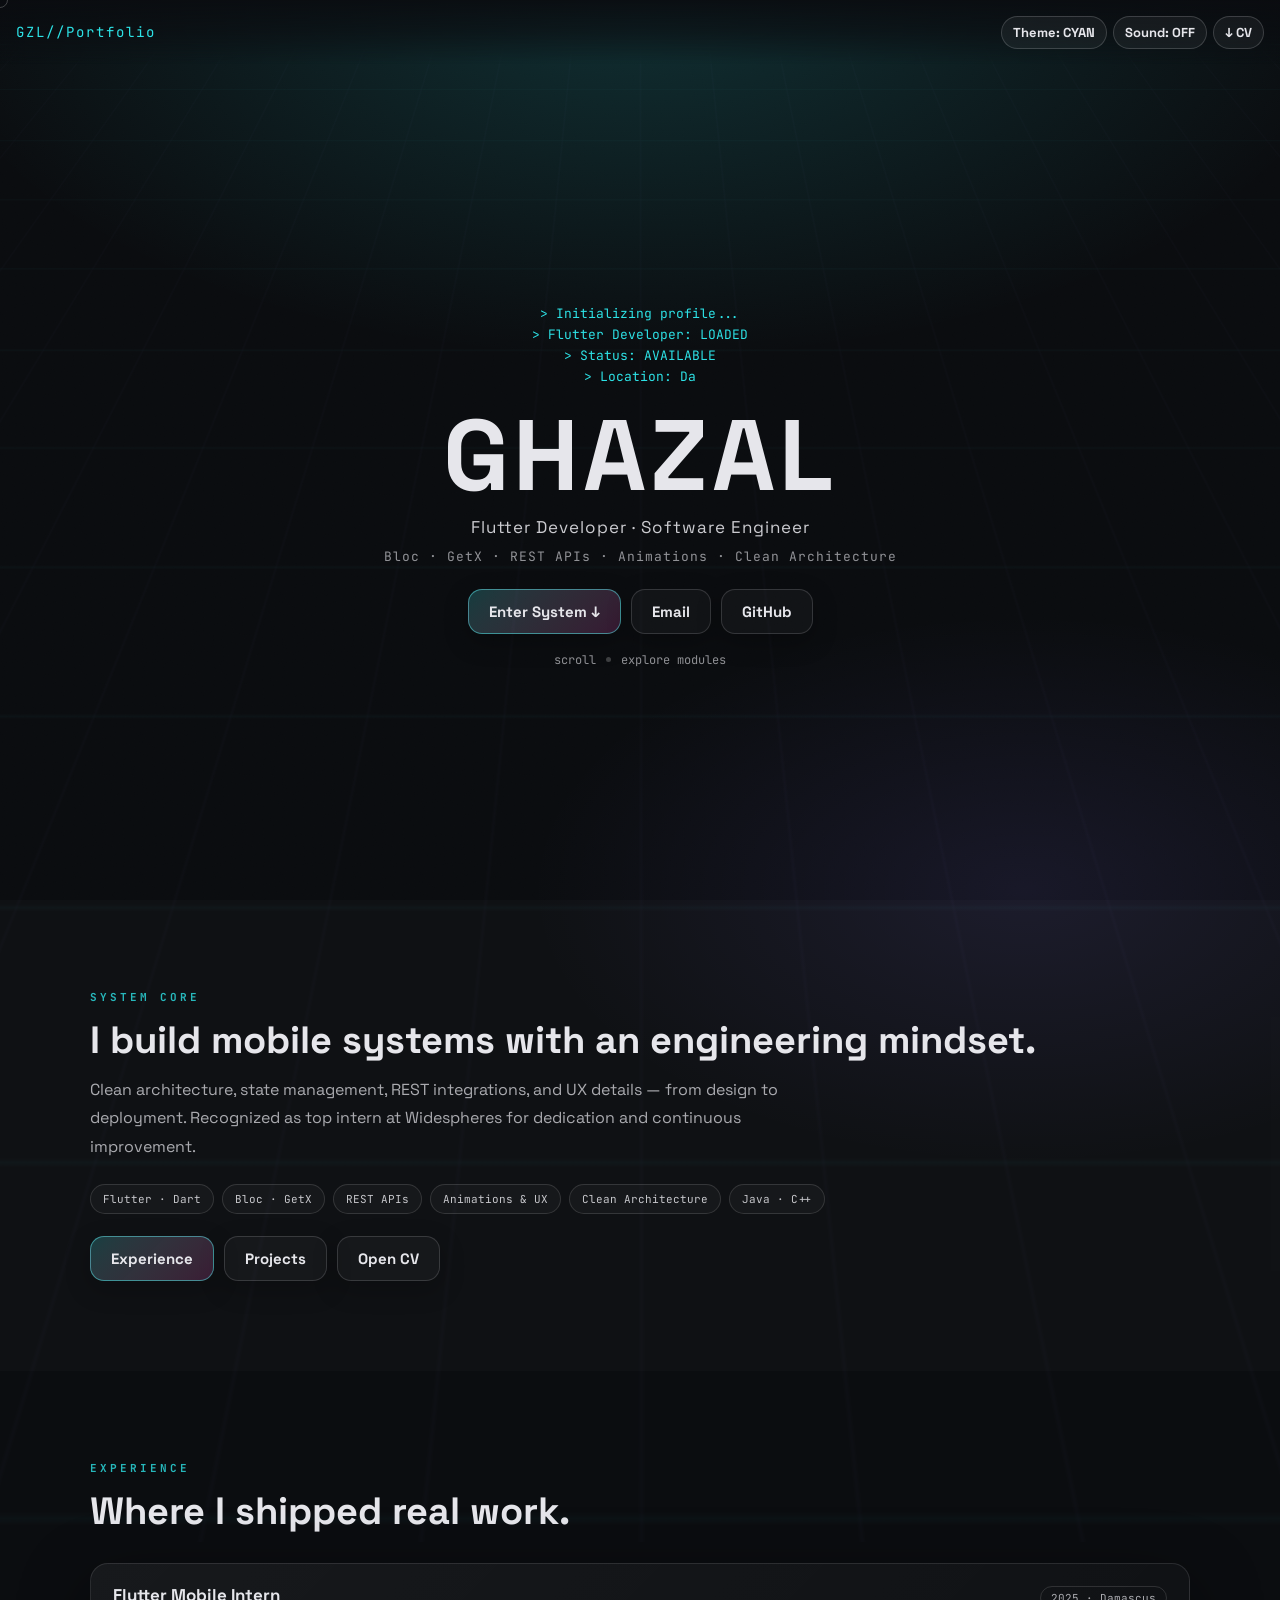
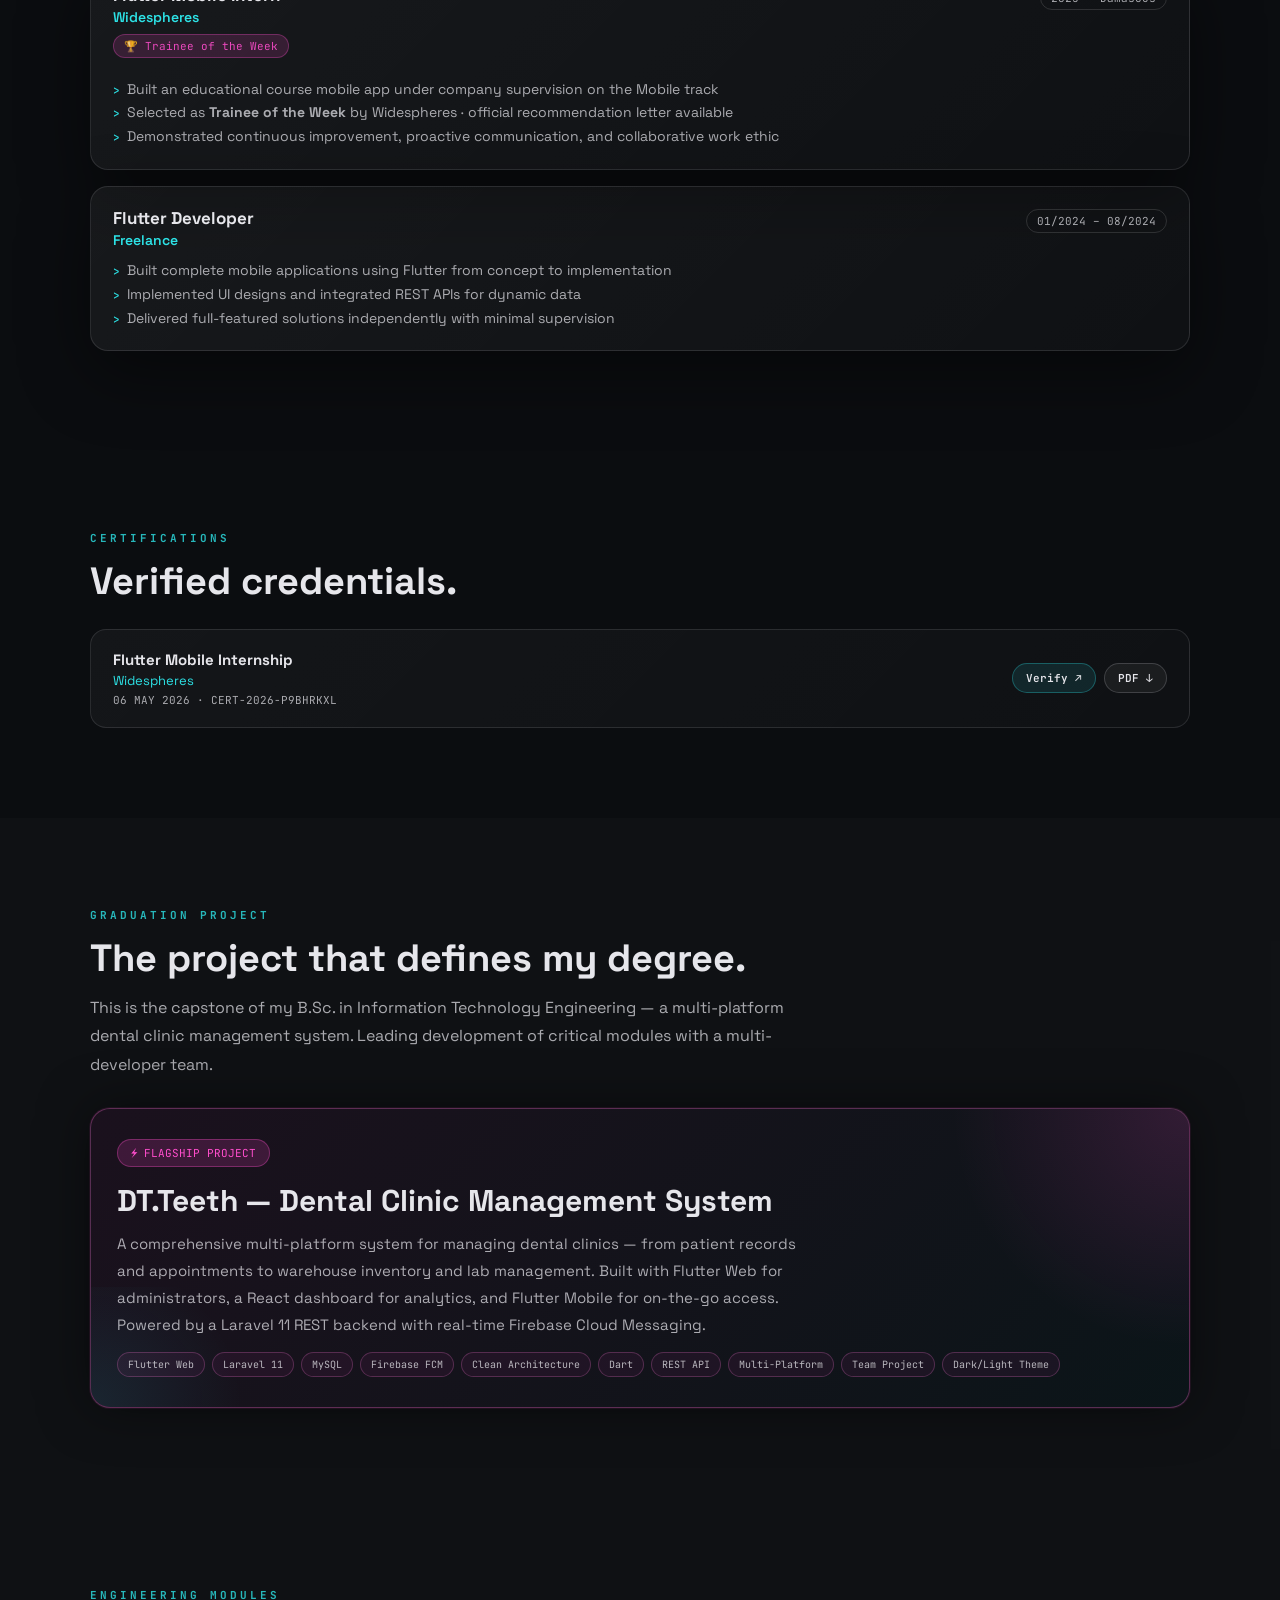
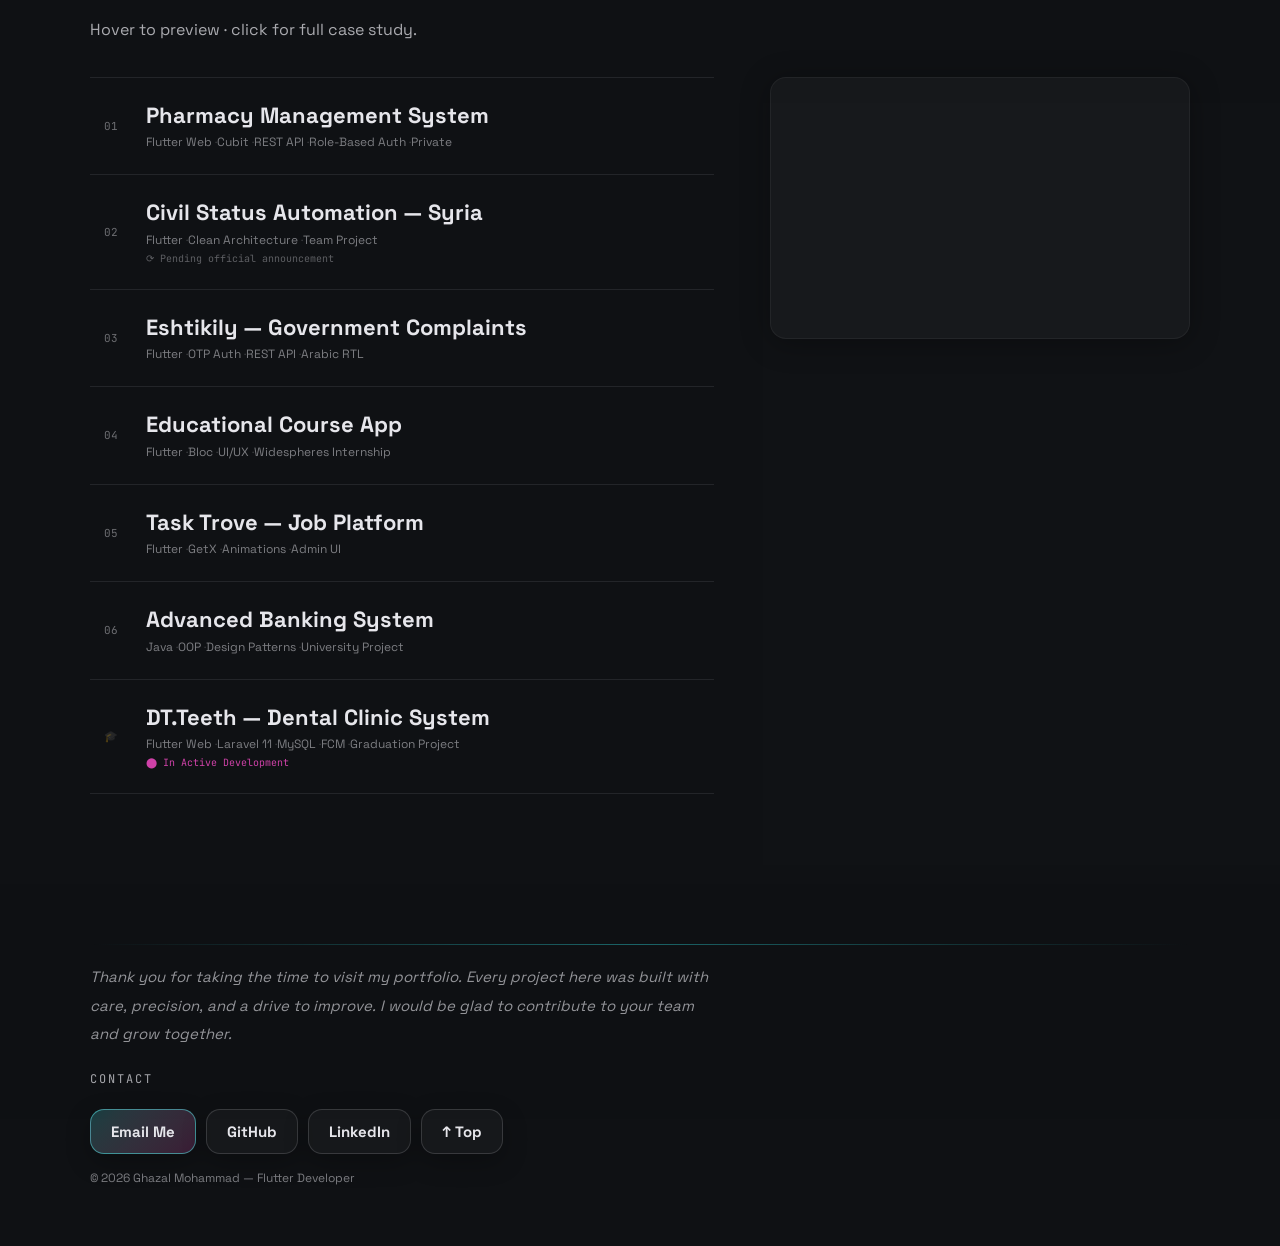
==== commit 9cdb9e86: "Add graduation project spotlight & Widespheres certificate - New GRADUATION PROJECT section with DT." ====
--- a/index.html
+++ b/index.html
@@ -741,6 +741,92 @@
 
 /* ===== SECTION DIVIDER ===== */
 .section-alt { background:rgba(255,255,255,.018); }
+
+/* ===== CERTIFICATIONS ===== */
+.cert-grid { margin-top:24px; display:grid; gap:14px; }
+.cert-card {
+  padding:20px 22px;
+  border-radius:16px;
+  border:1px solid rgba(230,230,235,.12);
+  background:linear-gradient(135deg, rgba(255,255,255,.04), rgba(255,255,255,.02));
+  display:flex; align-items:center; justify-content:space-between; gap:14px; flex-wrap:wrap;
+  transition:border-color .25s, transform .25s;
+}
+.cert-card:hover { border-color:color-mix(in srgb, var(--primary) 25%, rgba(230,230,235,.12)); transform:translateY(-2px); }
+.cert-info { flex:1; min-width:200px; }
+.cert-name { font-size:15px; font-weight:700; }
+.cert-issuer { font-size:13px; color:var(--primary); margin-top:3px; }
+.cert-date { font-size:11px; color:var(--muted); margin-top:4px; font-family:'JetBrains Mono',monospace; }
+.cert-actions { display:flex; gap:8px; flex-shrink:0; }
+.cert-btn {
+  display:inline-flex; align-items:center; gap:5px;
+  padding:7px 13px; border-radius:999px;
+  font-family:'JetBrains Mono',monospace; font-size:11px;
+  text-decoration:none; font-weight:600;
+  border:1px solid rgba(230,230,235,.18);
+  background:rgba(255,255,255,.05); color:var(--text);
+  transition:.2s; white-space:nowrap;
+}
+.cert-btn:hover { background:rgba(255,255,255,.1); border-color:rgba(255,255,255,.28); }
+.cert-btn.accent { border-color:color-mix(in srgb, var(--primary) 30%, transparent); background:color-mix(in srgb, var(--primary) 10%, transparent); }
+
+/* ===== GRADUATION PROJECT SPOTLIGHT ===== */
+.grad-spotlight {
+  position:relative;
+  margin-top:28px;
+  padding:30px 26px;
+  border-radius:20px;
+  border:1px solid color-mix(in srgb, var(--pink) 25%, rgba(230,230,235,.08));
+  background:linear-gradient(135deg, color-mix(in srgb, var(--pink) 7%, rgba(10,12,16,.92)), color-mix(in srgb, var(--primary) 4%, rgba(10,12,16,.92)));
+  box-shadow:0 0 50px rgba(0,0,0,.5), 0 0 0 1px color-mix(in srgb, var(--pink) 10%, transparent);
+  overflow:hidden;
+}
+.grad-spotlight::before {
+  content:""; position:absolute; top:0; right:0;
+  width:240px; height:240px;
+  background:radial-gradient(circle at top right, color-mix(in srgb, var(--pink) 15%, transparent), transparent 70%);
+  pointer-events:none;
+}
+.grad-spotlight::after {
+  content:""; position:absolute; bottom:0; left:0;
+  width:180px; height:120px;
+  background:radial-gradient(circle at bottom left, color-mix(in srgb, var(--primary) 10%, transparent), transparent 70%);
+  pointer-events:none;
+}
+.grad-badge {
+  display:inline-flex; align-items:center; gap:6px;
+  font-family:'JetBrains Mono',monospace; font-size:11px;
+  padding:6px 13px; border-radius:999px;
+  background:color-mix(in srgb, var(--pink) 16%, transparent);
+  border:1px solid color-mix(in srgb, var(--pink) 32%, transparent);
+  color:var(--pink);
+  position:relative; z-index:1;
+  margin-bottom:14px;
+}
+.grad-badge::before { content:"⚡ "; }
+.grad-spot-title {
+  font-size:clamp(22px, 3.5vw, 30px);
+  font-weight:700; margin-bottom:10px;
+  line-height:1.3; position:relative; z-index:1;
+  color:var(--text);
+}
+.grad-spot-desc {
+  color:var(--muted); line-height:1.8;
+  font-size:clamp(13px, 2vw, 15px);
+  max-width:70ch; margin-bottom:14px;
+  position:relative; z-index:1;
+}
+.grad-spot-stack {
+  display:flex; flex-wrap:wrap; gap:7px;
+  position:relative; z-index:1;
+}
+.grad-chip {
+  font-family:'JetBrains Mono',monospace; font-size:10px;
+  padding:5px 10px; border-radius:999px;
+  border:1px solid color-mix(in srgb, var(--pink) 18%, rgba(230,230,235,.08));
+  background:color-mix(in srgb, var(--pink) 6%, transparent);
+  color:rgba(230,230,235,.78);
+}
   </style>
 </head>
 
@@ -756,7 +842,7 @@
     <div class="top-actions">
       <button class="pill" id="themeToggle" type="button">Theme: CYAN</button>
       <button class="pill" id="soundToggle" type="button">Sound: OFF</button>
-      <a class="pill" href="assets/cv-2026.pdf" download>↓ CV</a>
+      <a class="pill" href="assets/cv.pdf" download>↓ CV</a>
     </div>
   </header>
 
@@ -799,7 +885,7 @@
       <div class="actions reveal">
         <a class="btn primary" href="#experience">Experience</a>
         <a class="btn ghost" href="#modules">Projects</a>
-        <a class="btn ghost" href="assets/cv-2026.pdf" target="_blank" rel="noopener">Open CV</a>
+        <a class="btn ghost" href="assets/cv.pdf" target="_blank" rel="noopener">Open CV</a>
       </div>
     </div>
   </section>
@@ -849,6 +935,55 @@
     </div>
   </section>
 
+  <!-- CERTIFICATIONS -->
+  <section class="panel" id="certifications">
+    <div class="wrap">
+      <h2 class="kicker reveal">CERTIFICATIONS</h2>
+      <h3 class="title reveal">Verified credentials.</h3>
+      <div class="cert-grid">
+        <div class="cert-card reveal">
+          <div class="cert-info">
+            <div class="cert-name">Flutter Mobile Internship</div>
+            <div class="cert-issuer">Widespheres</div>
+            <div class="cert-date">06 MAY 2026 · CERT-2026-P9BHRKXL</div>
+          </div>
+          <div class="cert-actions">
+            <a class="cert-btn accent" href="https://widespheres.com/public/certificates/CERT-2026-P9BHRKXL" target="_blank" rel="noopener">Verify ↗</a>
+            <a class="cert-btn" href="assets/widespheres-cert.pdf" target="_blank" rel="noopener">PDF ↓</a>
+          </div>
+        </div>
+      </div>
+    </div>
+  </section>
+
+  <!-- GRADUATION PROJECT SPOTLIGHT -->
+  <section class="panel section-alt" id="graduation">
+    <div class="wrap">
+      <h2 class="kicker reveal">GRADUATION PROJECT</h2>
+      <h3 class="title reveal">The project that defines my degree.</h3>
+      <p class="desc reveal">This is the capstone of my B.Sc. in Information Technology Engineering — a multi-platform dental clinic management system. Leading development of critical modules with a multi-developer team.</p>
+      <div class="grad-spotlight reveal">
+        <div class="grad-badge">FLAGSHIP PROJECT</div>
+        <div class="grad-spot-title">DT.Teeth — Dental Clinic Management System</div>
+        <div class="grad-spot-desc">
+          A comprehensive multi-platform system for managing dental clinics — from patient records and appointments to warehouse inventory and lab management. Built with Flutter Web for administrators, a React dashboard for analytics, and Flutter Mobile for on-the-go access. Powered by a Laravel 11 REST backend with real-time Firebase Cloud Messaging.
+        </div>
+        <div class="grad-spot-stack">
+          <div class="grad-chip">Flutter Web</div>
+          <div class="grad-chip">Laravel 11</div>
+          <div class="grad-chip">MySQL</div>
+          <div class="grad-chip">Firebase FCM</div>
+          <div class="grad-chip">Clean Architecture</div>
+          <div class="grad-chip">Dart</div>
+          <div class="grad-chip">REST API</div>
+          <div class="grad-chip">Multi-Platform</div>
+          <div class="grad-chip">Team Project</div>
+          <div class="grad-chip">Dark/Light Theme</div>
+        </div>
+      </div>
+    </div>
+  </section>
+
   <!-- MODULES / PROJECTS -->
   <section class="panel section-alt" id="modules">
     <div class="wrap">
@@ -915,6 +1050,16 @@
             <span class="mod-arr">↗</span>
           </article>
 
+          <article class="mod-row reveal mod-grad" data-modal="dtteeth">
+            <span class="mod-num">🎓</span>
+            <div class="mod-body">
+              <div class="mod-name">DT.Teeth — Dental Clinic System</div>
+              <div class="mod-tech"><span>Flutter Web</span><span>Laravel 11</span><span>MySQL</span><span>FCM</span><span>Graduation Project</span></div>
+              <div class="mod-lock" style="color:var(--pink);opacity:.8;">⬤ In Active Development</div>
+            </div>
+            <span class="mod-arr">↗</span>
+          </article>
+
         </div>
 
         <!-- ——— RIGHT: absolute JS-positioned preview ——— -->
@@ -941,6 +1086,11 @@
             </div>
             <div class="preview-item is-web" data-for="banking">
               <img src="assets/screens/Advanced Banking System.png" alt="Banking" loading="lazy">
+            </div>
+            <div class="preview-item is-web" data-for="dtteeth">
+              <div style="display:flex;align-items:center;justify-content:center;height:100%;font-family:'JetBrains Mono',monospace;font-size:13px;color:var(--pink);text-align:center;padding:20px;">
+                🎓<br>Graduation Project<br><span style="font-size:10px;opacity:.6;">Active Development</span>
+              </div>
             </div>
 
           </div>
@@ -1165,6 +1315,16 @@
         link: "https://github.com/ghazal-mohammad/advanced_banking_system",
         images: ["assets/screens/Advanced Banking System.png"],
         frameType: "browser"
+      },
+      dtteeth: {
+        kicker: "🎓 GRADUATION PROJECT · FLUTTER WEB · LARAVEL · IN PROGRESS",
+        title: "DT.Teeth — Dental Clinic Management System",
+        desc: "<b>My Role:</b> Flutter Web Developer — Warehouse & Lab Manager Modules<br><br><b>About:</b> A multi-platform dental clinic management system connecting Flutter Web (admin), React dashboard (analytics), and Flutter Mobile (staff). Powered by Laravel 11 REST backend with MySQL and Firebase Cloud Messaging for real-time notifications.<br><br><b>What I'm building:</b><br>→ Warehouse Management Module — full inventory tracking with CRUD operations<br>→ Lab Manager Module — lab case tracking and workflow management<br>→ Dark/Light theme support with responsive layouts<br>→ Real-time push notifications via Firebase FCM<br>→ Integration with Laravel 11 REST API<br>→ Multi-developer team coordination (Flutter Web, React, Flutter Mobile)<br><br><span style='opacity:.65;font-size:13px;'>⬤ In active development — this is my B.Sc. capstone project at Damascus University.</span>",
+        tags: ["Flutter Web", "Laravel 11", "MySQL", "Firebase FCM", "Clean Architecture", "Dart", "REST API", "Multi-Platform", "Graduation Project"],
+        link: "https://github.com/ghazal-mohammad/dtteeth",
+        images: [],
+        frameType: "browser",
+        locked: true
       }
     };
 
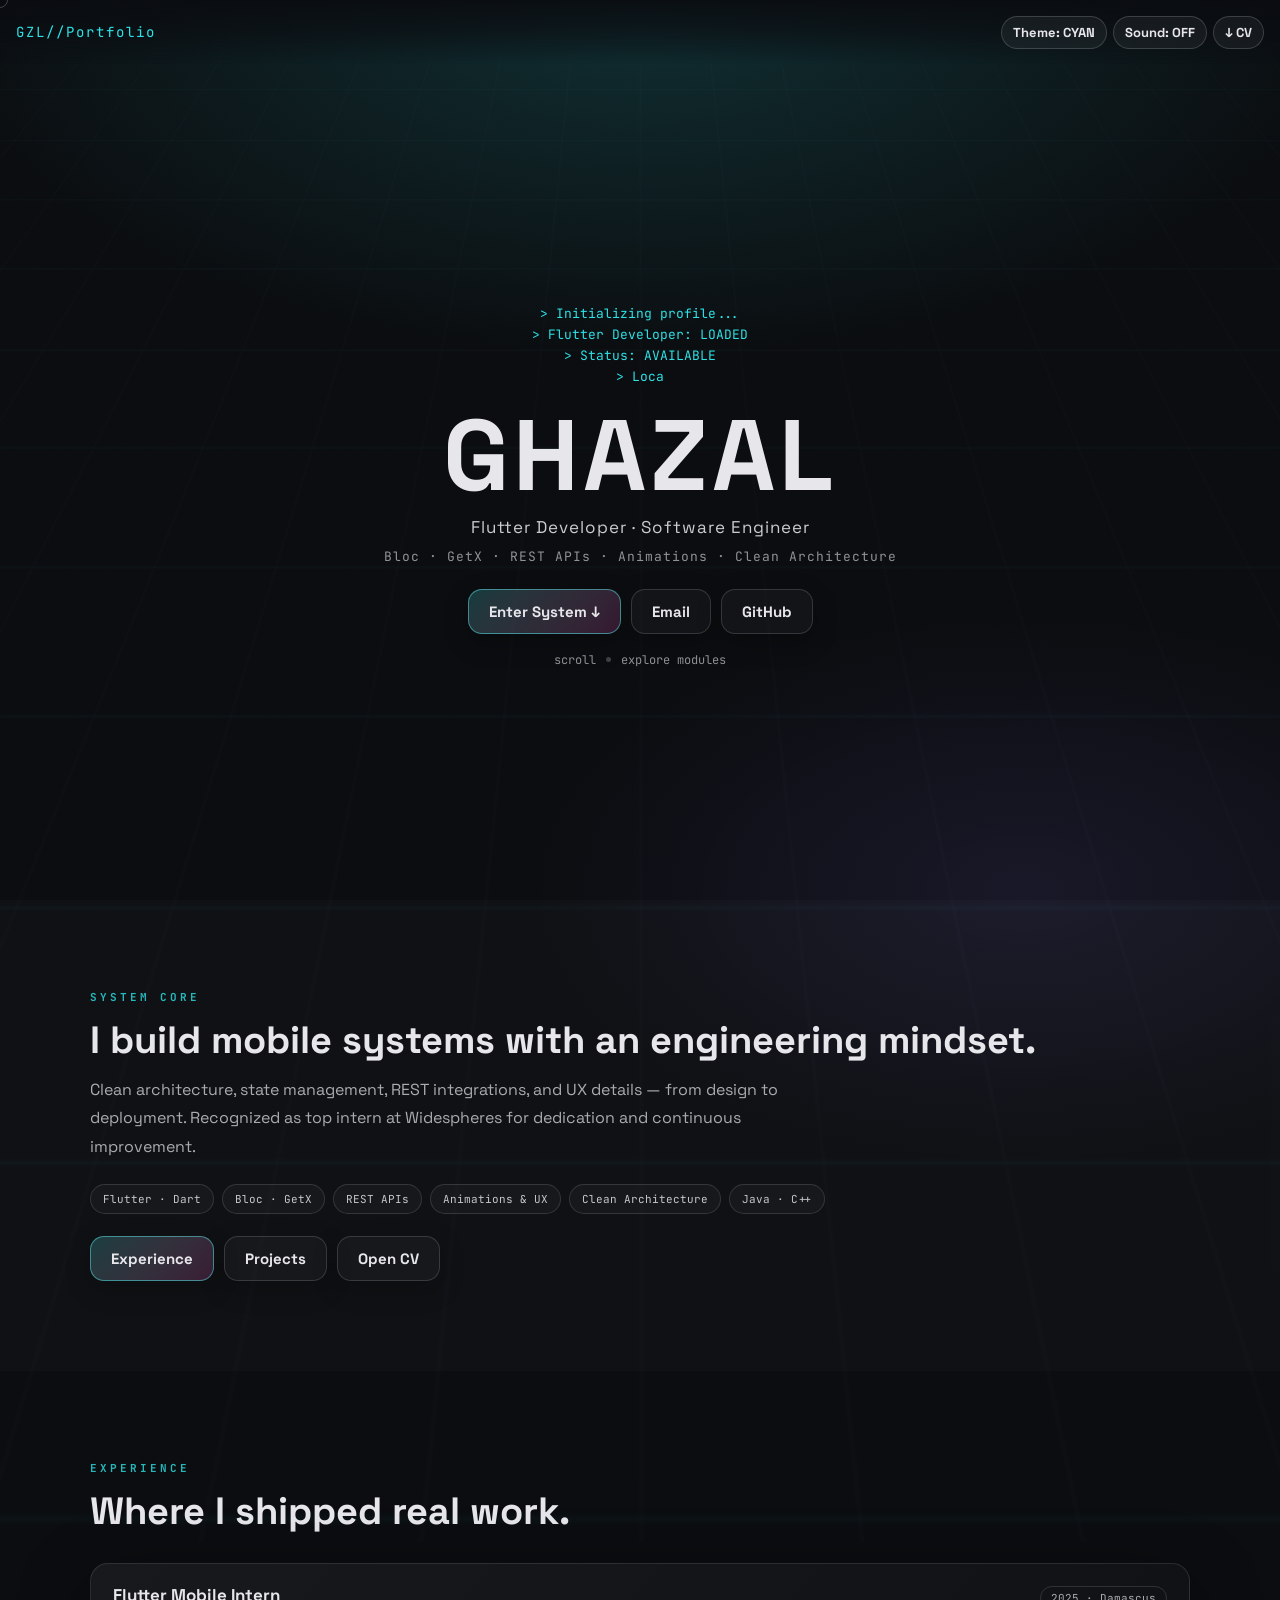
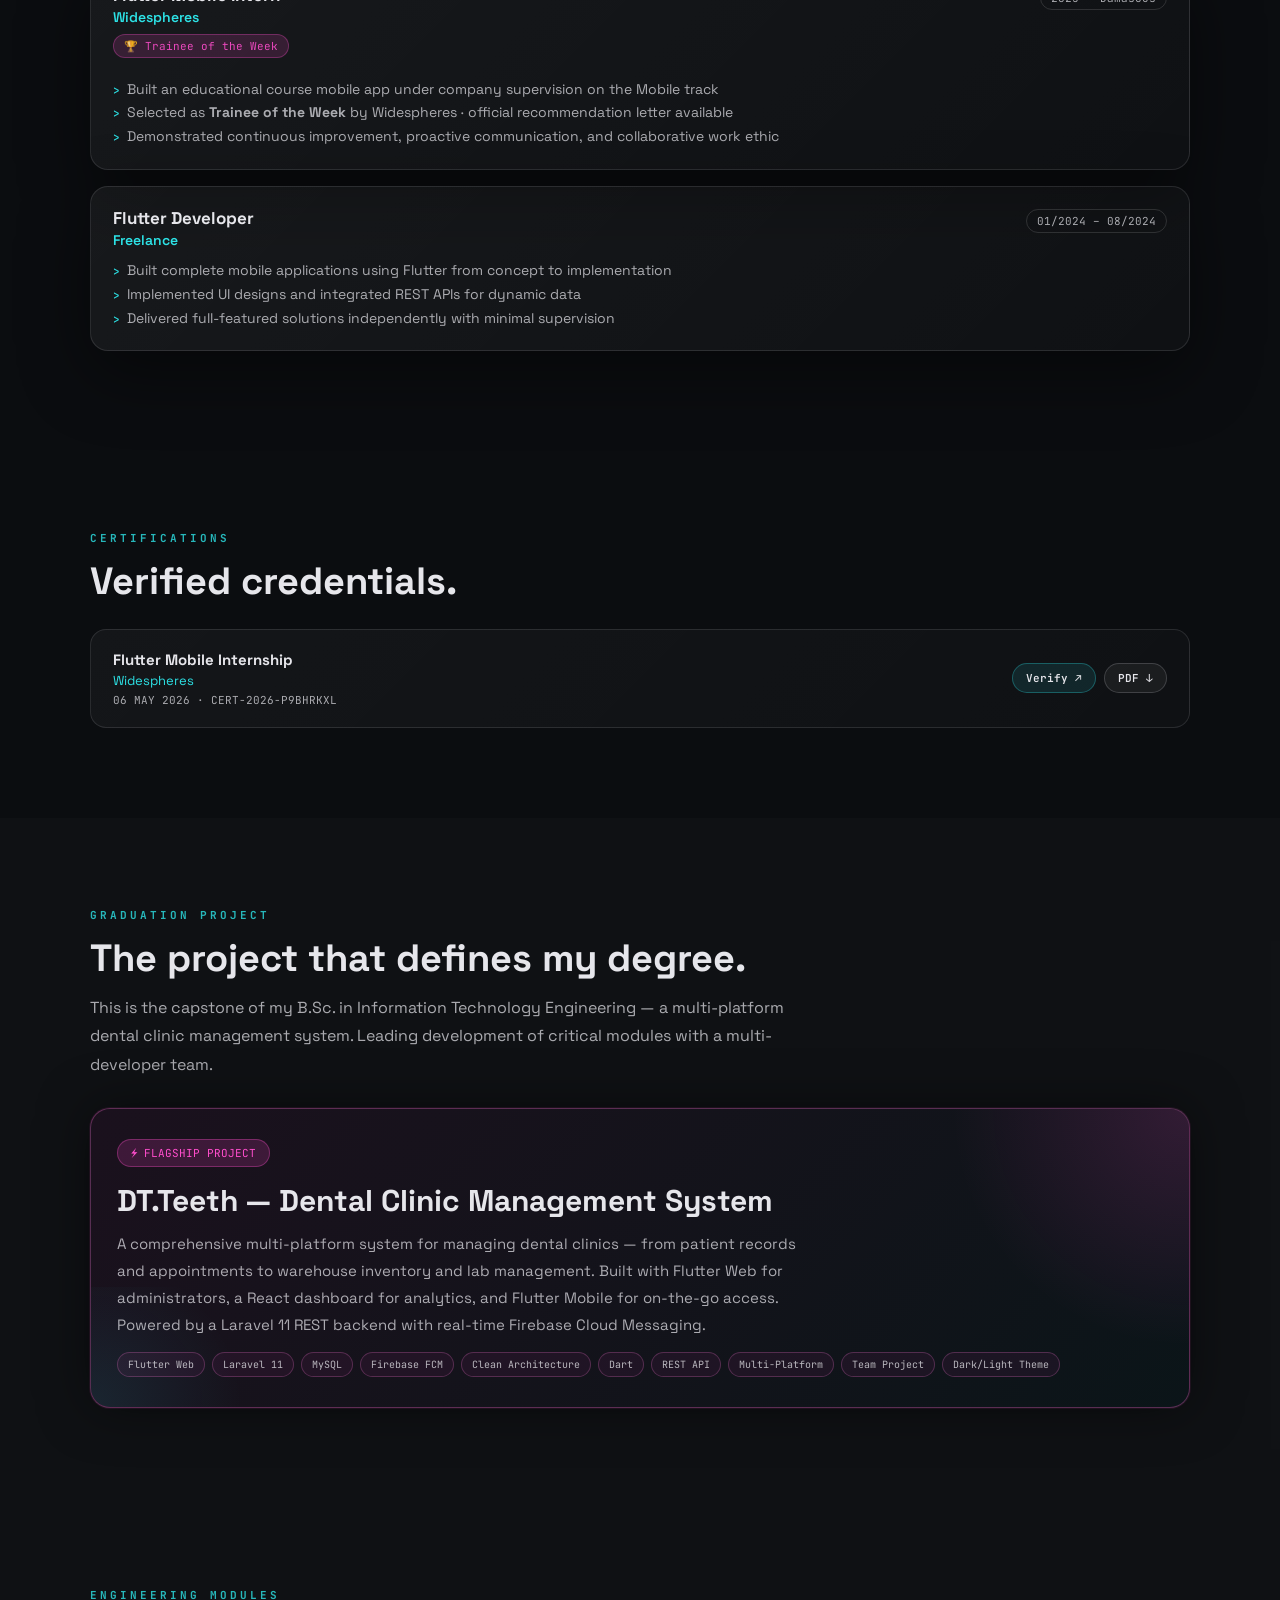
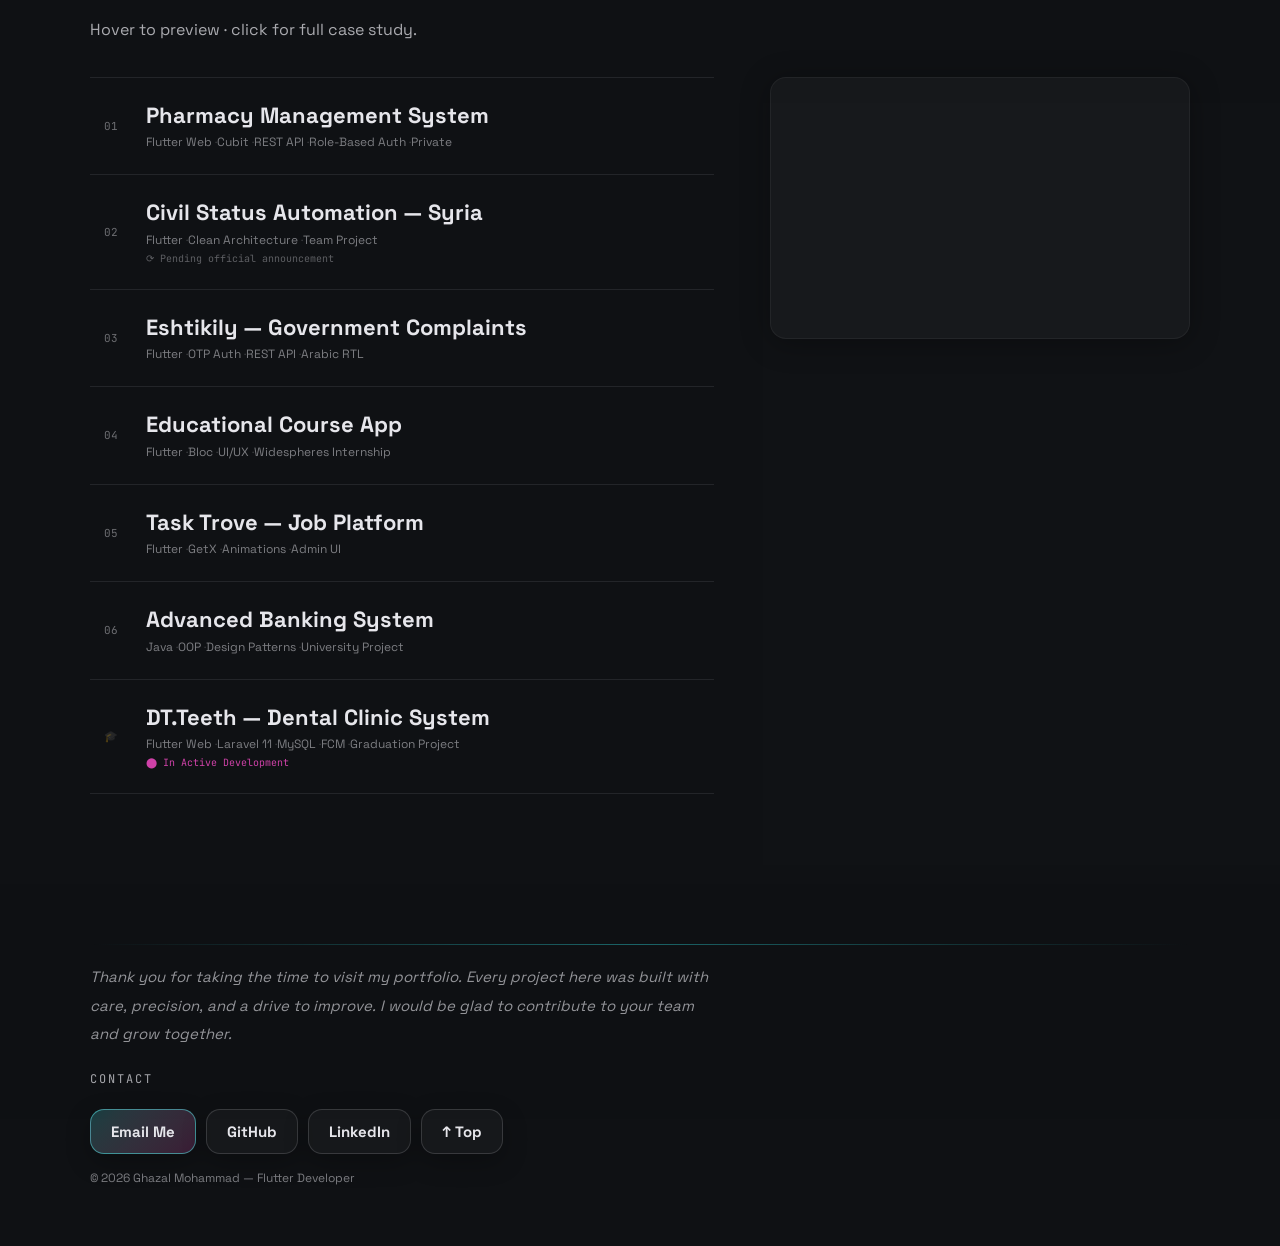
==== commit a05f2993: "Merge 32415c5304cca353fdbe6d1872e1d7339fcc4d40 into 2e6b2f5b0fad1ee440dc34ef12b4bf188a44cf23" ====
--- a/index.html
+++ b/index.html
@@ -842,7 +842,7 @@
     <div class="top-actions">
       <button class="pill" id="themeToggle" type="button">Theme: CYAN</button>
       <button class="pill" id="soundToggle" type="button">Sound: OFF</button>
-      <a class="pill" href="assets/cv.pdf" download>↓ CV</a>
+      <a class="pill" href="assets/cv.pdf?v=2" download="Ghazal_Mohammad_CV.pdf">↓ CV</a>
     </div>
   </header>
 
@@ -885,7 +885,7 @@
       <div class="actions reveal">
         <a class="btn primary" href="#experience">Experience</a>
         <a class="btn ghost" href="#modules">Projects</a>
-        <a class="btn ghost" href="assets/cv.pdf" target="_blank" rel="noopener">Open CV</a>
+        <a class="btn ghost" href="assets/cv.pdf?v=2" target="_blank" rel="noopener">Open CV</a>
       </div>
     </div>
   </section>
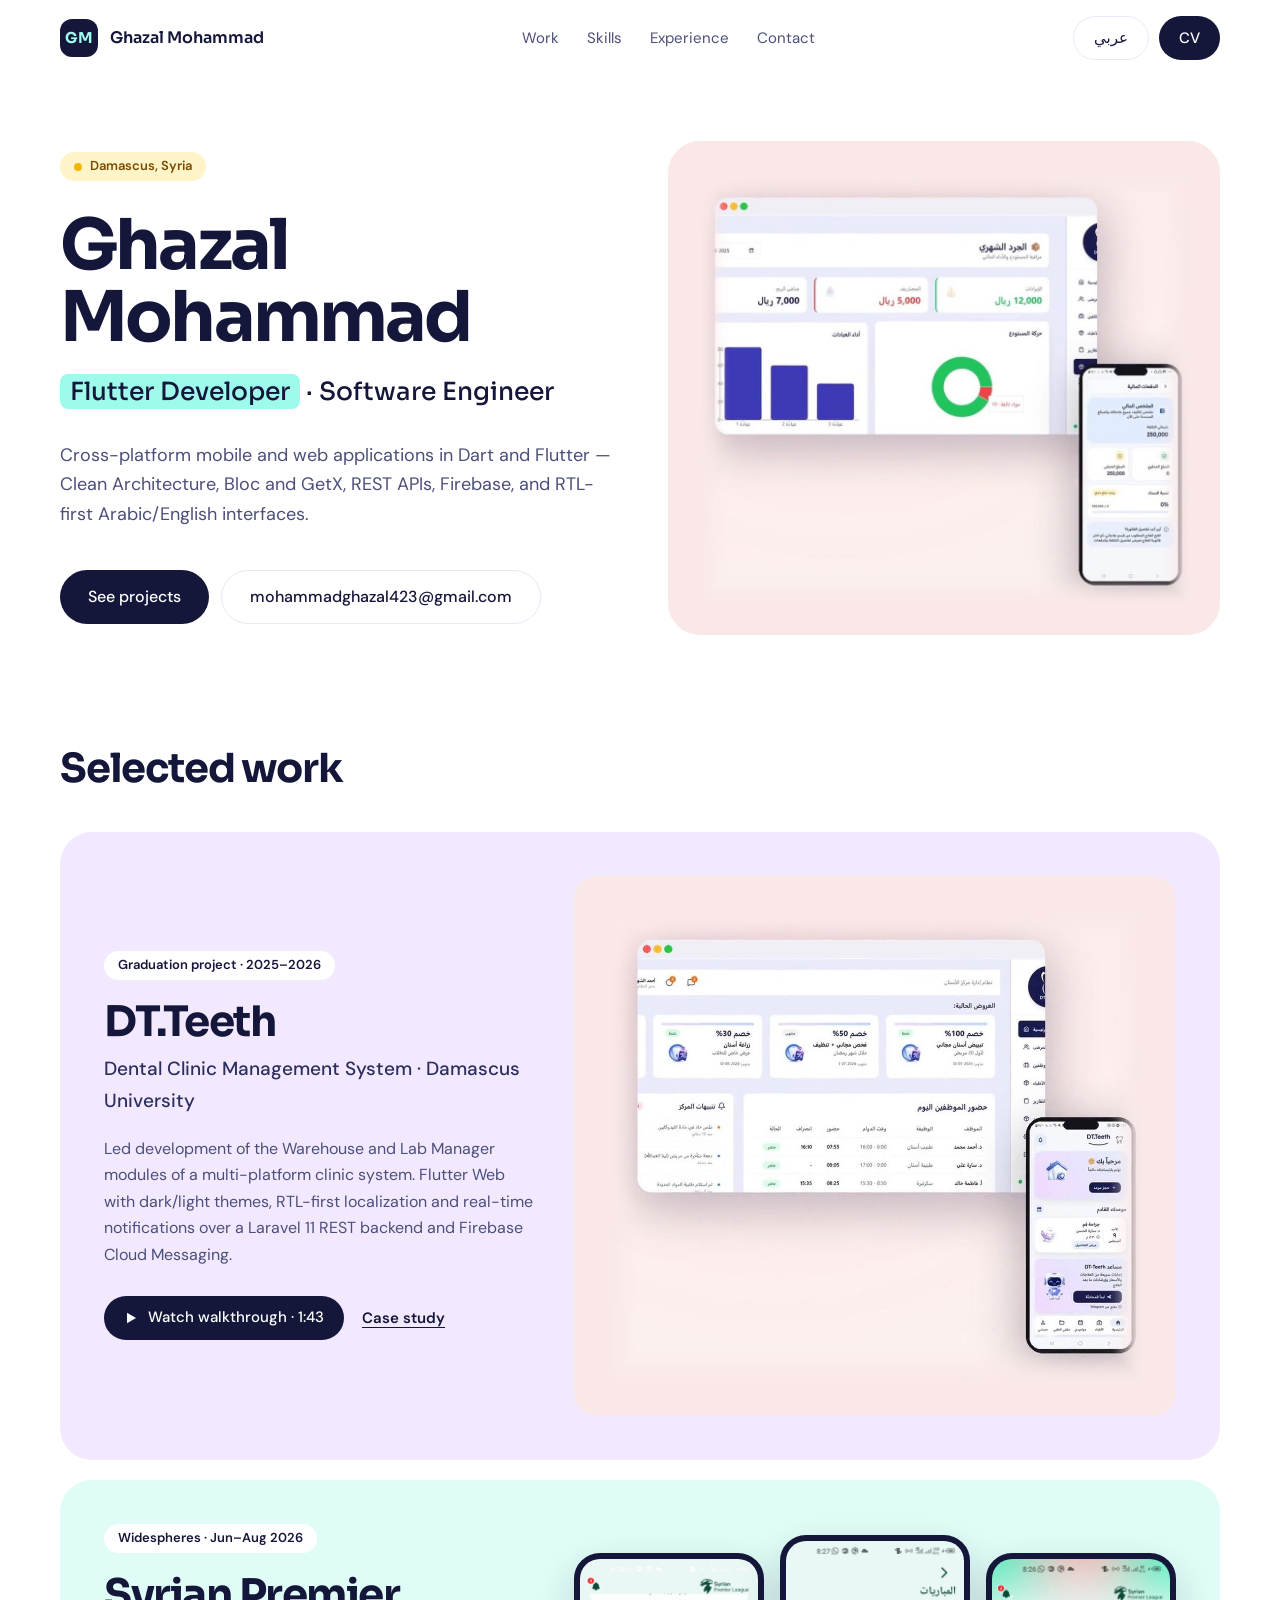
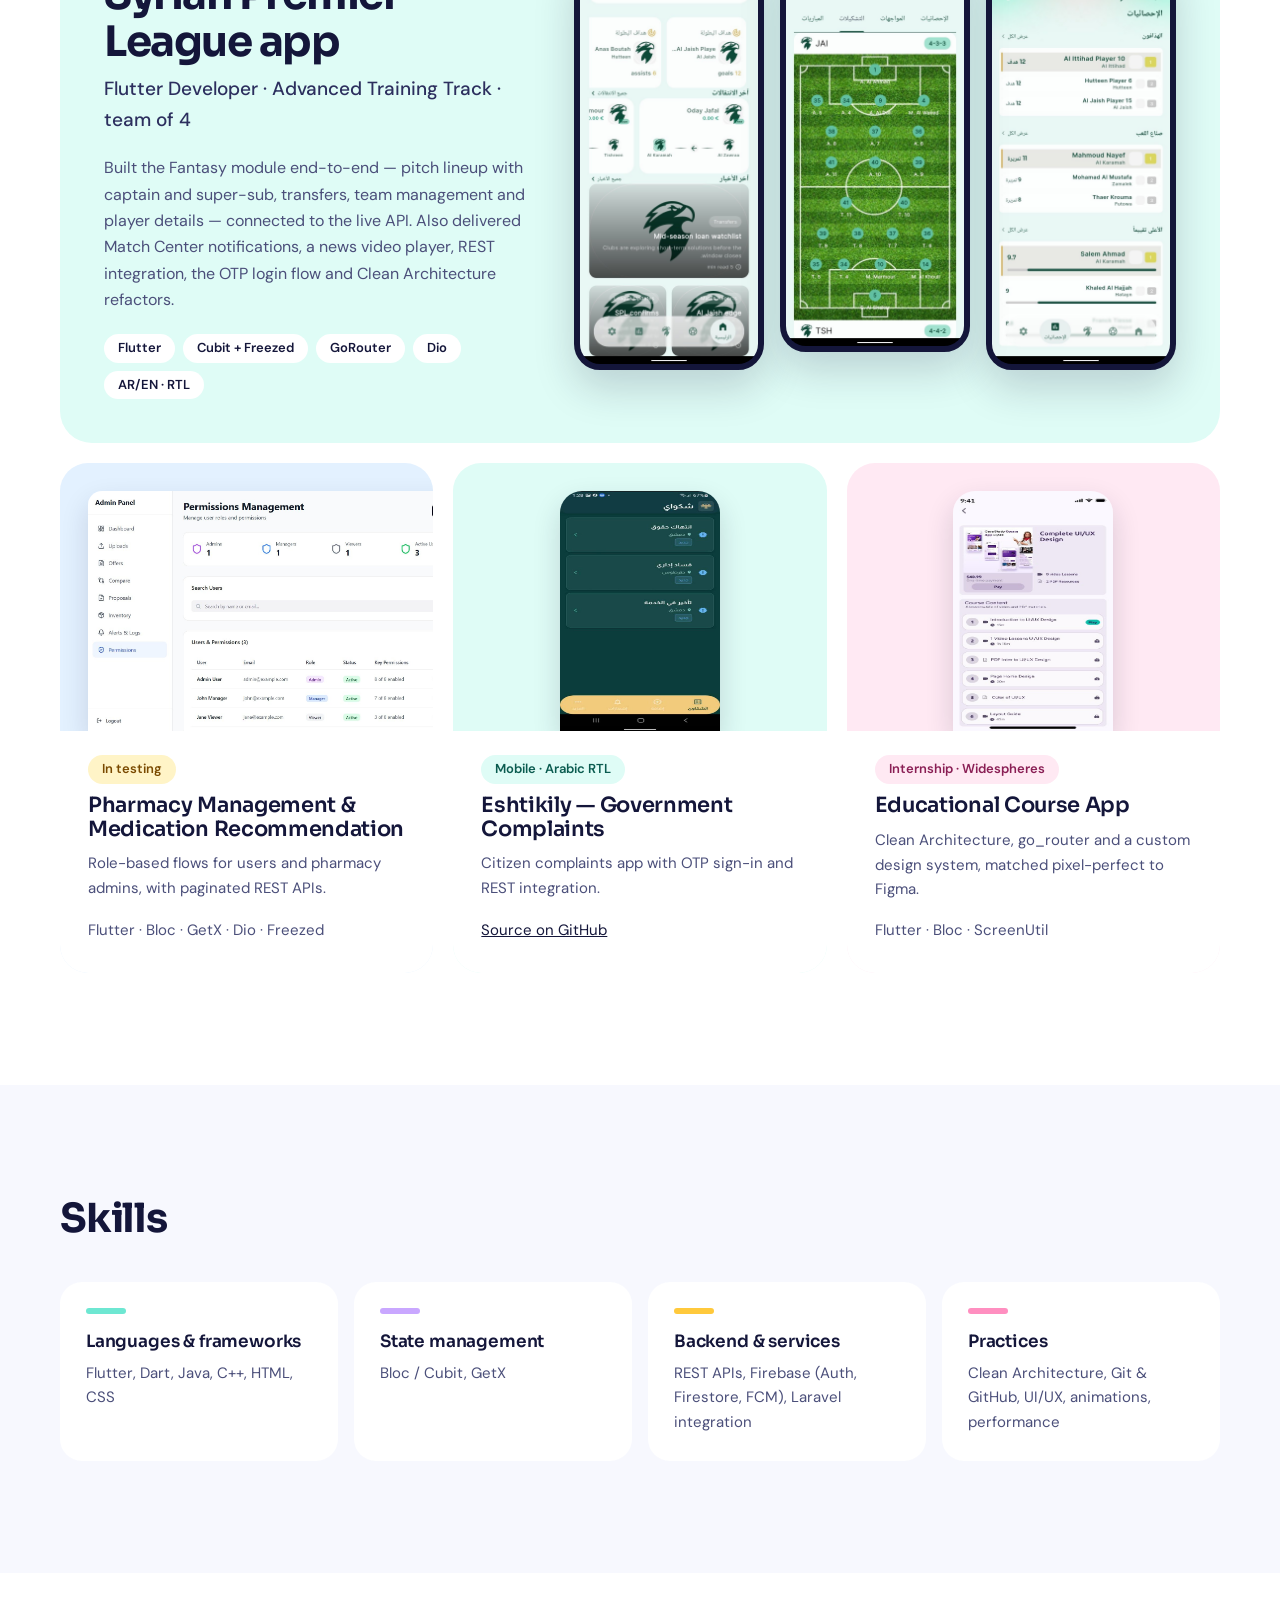
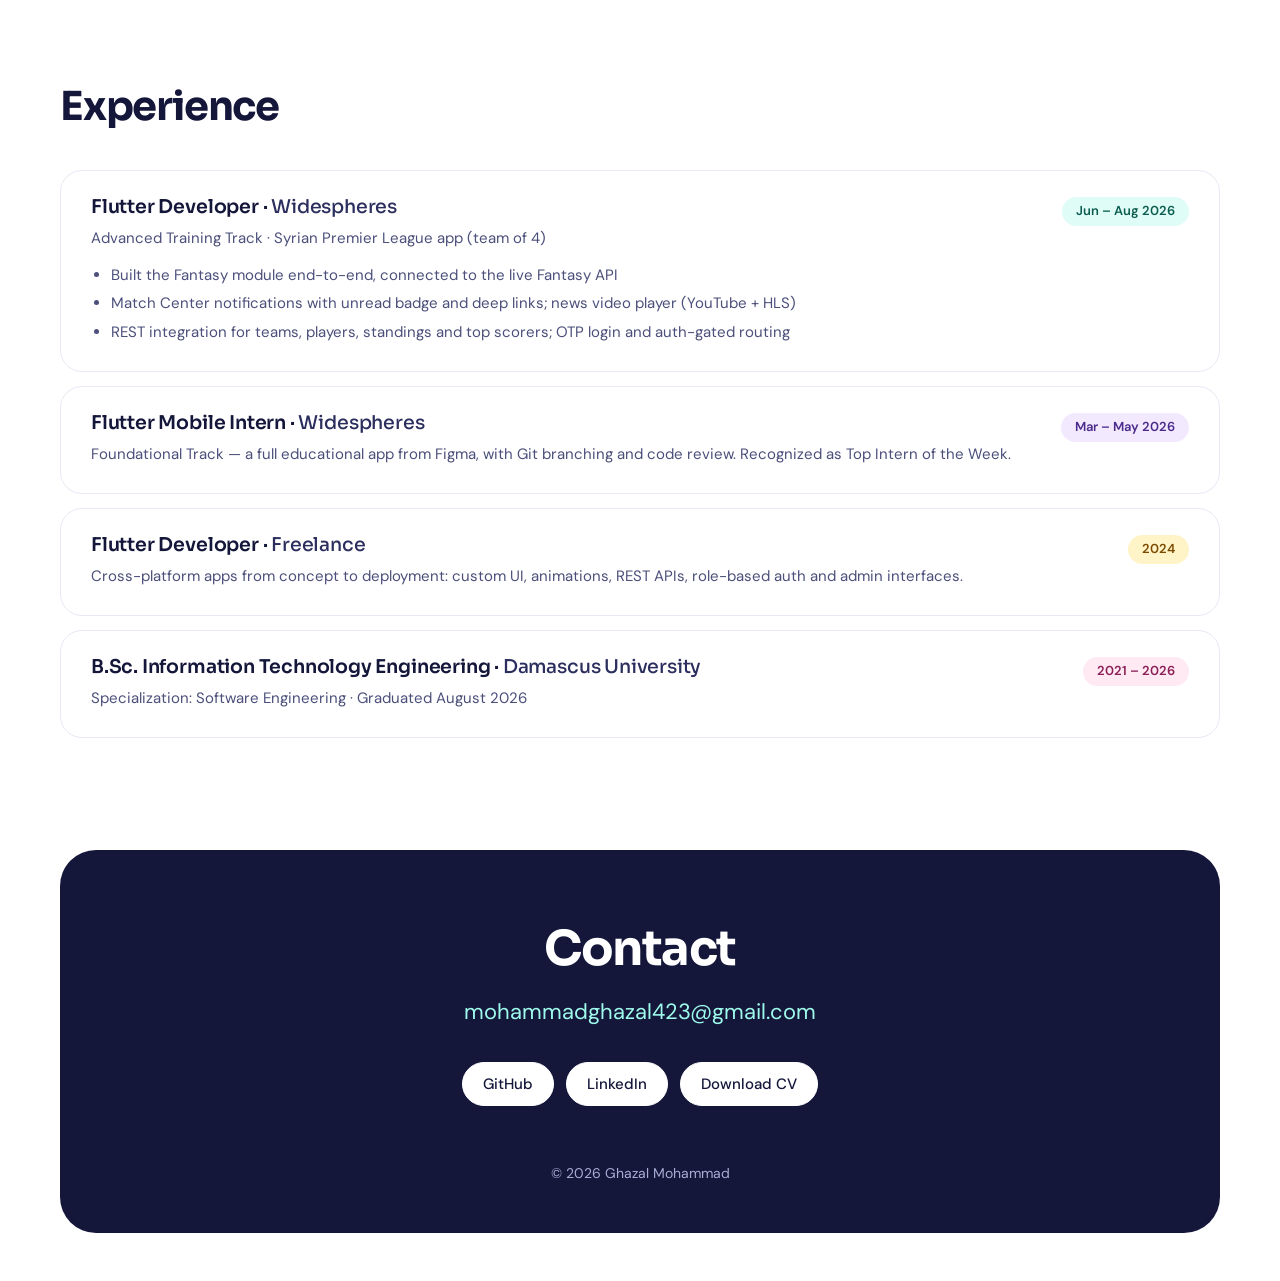
==== commit 712bac4a: "Rebuild portfolio: new design, bilingual EN/AR, DT.Teeth case study and new CV" ====
--- a/index.html
+++ b/index.html
@@ -1,1473 +1,207 @@
-<!DOCTYPE html>
-<html lang="en" data-theme="cyan">
+<!doctype html>
+<html lang="en" dir="ltr">
 <head>
-  <meta charset="UTF-8" />
-  <title>Ghazal — Flutter Developer</title>
-  <meta name="viewport" content="width=device-width, initial-scale=1.0">
-  <meta name="description" content="Ghazal Mohammad — Flutter Developer & Software Engineer. Portfolio showcasing mobile projects and engineering work.">
-  <link href="https://fonts.googleapis.com/css2?family=Space+Grotesk:wght@400;600;700&family=JetBrains+Mono:wght@400;700&display=swap" rel="stylesheet">
-  <style>
-/* ===== VARIABLES ===== */
-:root {
-  --bg: #0b0d10;
-  --text: #e6e6eb;
-  --muted: rgba(230,230,235,.72);
-  --primary: #2de2e6;
-  --accent: #8f7bff;
-  --pink: #ff4ecd;
-  --bg1: rgba(45,226,230,.16);
-  --bg2: rgba(143,123,255,.10);
-  --gridA: rgba(45,226,230,.12);
-  --gridB: rgba(143,123,255,.08);
-  --stroke: rgba(230,230,235,.14);
-  --shadow: 0 22px 70px rgba(0,0,0,.45);
-}
-:root[data-theme="rose"] {
-  --primary: #ff9ad5;
-  --accent: #2de2e6;
-  --pink: #c77dff;
-  --bg1: rgba(255,154,213,.20);
-  --bg2: rgba(45,226,230,.10);
-  --gridA: rgba(255,154,213,.14);
-  --gridB: rgba(45,226,230,.07);
-}
-
-/* ===== RESET ===== */
-*, *::before, *::after { margin:0; padding:0; box-sizing:border-box; }
-html { scroll-behavior:smooth; }
-body {
-  background:
-    radial-gradient(1200px 600px at 50% 0%, var(--bg1), transparent 60%),
-    radial-gradient(900px 500px at 80% 20%, var(--bg2), transparent 55%),
-    var(--bg);
-  color:var(--text);
-  font-family:'Space Grotesk', sans-serif;
-  padding-top:64px;
-  min-height:100vh;
-  overflow-x:hidden;
-}
-.mono { font-family:'JetBrains Mono', monospace; }
-
-/* ===== BG LAYERS ===== */
-.bg-grid {
-  position:fixed; inset:0; z-index:-3;
-  background:
-    linear-gradient(var(--gridA) 1px, transparent 1px),
-    linear-gradient(90deg, var(--gridB) 1px, transparent 1px);
-  background-size:64px 64px;
-  transform:perspective(900px) rotateX(55deg) translateY(-120px);
-  transform-origin:top;
-  opacity:.2;
-  /* Slowed down grid animation for performance */
-  animation:gridMove 18s linear infinite;
-}
-@keyframes gridMove {
-  from { background-position:0 0,0 0; }
-  to   { background-position:0 140px,140px 0; }
-}
-.scanlines {
-  position:fixed; inset:0; z-index:-2; pointer-events:none;
-  background:repeating-linear-gradient(to bottom, rgba(255,255,255,.025), rgba(255,255,255,.025) 1px, transparent 2px, transparent 6px);
-  opacity:.08; mix-blend-mode:overlay;
-}
-.noise {
-  position:fixed; inset:0; z-index:-1; pointer-events:none;
-  background-image:url("data:image/svg+xml,%3Csvg xmlns='http://www.w3.org/2000/svg' width='140' height='140'%3E%3Cfilter id='n'%3E%3CfeTurbulence type='fractalNoise' baseFrequency='.9' numOctaves='3' stitchTiles='stitch'/%3E%3C/filter%3E%3Crect width='140' height='140' filter='url(%23n)' opacity='.25'/%3E%3C/svg%3E");
-  opacity:.04;
-}
-
-/* ===== CURSOR (desktop only) ===== */
-.cursor {
-  width:16px; height:16px;
-  border:1px solid rgba(255,255,255,.22);
-  border-radius:50%;
-  position:fixed; left:0; top:0;
-  pointer-events:none;
-  transform:translate(-50%,-50%);
-  z-index:999;
-  transition:width .15s ease, height .15s ease, border-color .15s ease;
-  display:none;
-}
-@media (hover:hover) { .cursor { display:block; } }
-
-/* ===== TOPBAR ===== */
-.topbar {
-  position:fixed; top:0; left:0; right:0;
-  height:64px;
-  display:flex; align-items:center; justify-content:space-between;
-  padding:0 16px;
-  background:linear-gradient(to bottom, rgba(10,12,16,.92), rgba(10,12,16,.6), transparent);
-  backdrop-filter:blur(12px);
-  -webkit-backdrop-filter:blur(12px);
-  z-index:40;
-  gap:10px;
-}
-.brand {
-  letter-spacing:2px;
-  color:var(--primary);
-  font-size:clamp(11px, 2.5vw, 14px);
-  white-space:nowrap;
-  flex-shrink:0;
-}
-.top-actions {
-  display:flex;
-  gap:6px;
-  align-items:center;
-  flex-wrap:nowrap;
-  overflow:hidden;
-}
-.pill {
-  padding:7px 11px;
-  border-radius:999px;
-  border:1px solid rgba(230,230,235,.18);
-  background:rgba(255,255,255,.05);
-  color:var(--text);
-  font-weight:700;
-  font-size:clamp(10px, 2vw, 13px);
-  cursor:pointer;
-  text-decoration:none;
-  white-space:nowrap;
-  transition:transform .2s ease, border-color .2s ease;
-  font-family:'Space Grotesk', sans-serif;
-}
-.pill:hover { border-color:rgba(255,255,255,.35); transform:translateY(-1px); }
-@media (max-width:480px) {
-  .pill { padding:6px 9px; font-size:10px; }
-  .brand { font-size:11px; }
-}
-
-/* ===== BUTTONS ===== */
-.btn {
-  display:inline-flex;
-  align-items:center;
-  justify-content:center;
-  gap:8px;
-  padding:12px 20px;
-  border-radius:14px;
-  text-decoration:none;
-  font-weight:700;
-  font-size:clamp(13px, 2vw, 15px);
-  color:var(--text);
-  border:1px solid rgba(230,230,235,.16);
-  background:rgba(255,255,255,.04);
-  box-shadow:0 8px 24px rgba(0,0,0,.25);
-  transition:transform .22s ease, box-shadow .22s ease, border-color .22s ease;
-  cursor:pointer;
-  white-space:nowrap;
-  font-family:'Space Grotesk', sans-serif;
-}
-.btn:hover {
-  transform:translateY(-3px);
-  border-color:rgba(255,255,255,.28);
-  box-shadow:0 16px 36px rgba(0,0,0,.35);
-}
-.btn.primary {
-  background:linear-gradient(135deg, color-mix(in srgb, var(--primary) 22%, transparent), color-mix(in srgb, var(--pink) 18%, transparent));
-  border-color:color-mix(in srgb, var(--primary) 40%, rgba(255,255,255,.18));
-}
-.btn.ghost { background:rgba(255,255,255,.03); }
-
-/* ===== INTRO ===== */
-.intro {
-  min-height:calc(100vh - 64px);
-  display:flex;
-  flex-direction:column;
-  align-items:center;
-  justify-content:center;
-  text-align:center;
-  padding:40px 16px 32px;
-}
-.terminal {
-  font-family:'JetBrains Mono', monospace;
-  font-size:clamp(11px, 2vw, 13px);
-  line-height:1.6;
-  color:var(--primary);
-  margin-bottom:18px;
-  min-height:72px;
-}
-h1.glitch {
-  font-size:clamp(48px, 12vw, 100px);
-  font-weight:700;
-  letter-spacing:4px;
-  line-height:1;
-  position:relative;
-  display:inline-block;
-}
-/* reduced glitch - only on hover for performance */
-h1.glitch::before,
-h1.glitch::after {
-  content:attr(data-text);
-  position:absolute; left:0; top:0;
-  width:100%;
-  overflow:hidden;
-  opacity:0;
-}
-h1.glitch:hover::before {
-  color:var(--pink);
-  clip-path:polygon(0 20%, 100% 20%, 100% 45%, 0 45%);
-  transform:translateX(-3px);
-  opacity:.8;
-  animation:glitch1 .3s steps(2) forwards;
-}
-h1.glitch:hover::after {
-  color:var(--accent);
-  clip-path:polygon(0 55%, 100% 55%, 100% 80%, 0 80%);
-  transform:translateX(3px);
-  opacity:.8;
-  animation:glitch2 .3s steps(2) forwards;
-}
-@keyframes glitch1 { 0%,100%{transform:translateX(-3px);} 50%{transform:translateX(3px);} }
-@keyframes glitch2 { 0%,100%{transform:translateX(3px);}  50%{transform:translateX(-3px);} }
-
-.role {
-  margin-top:10px;
-  letter-spacing:1px;
-  color:var(--muted);
-}
-.role.strong { font-size:clamp(14px, 2.5vw, 17px); color:rgba(230,230,235,.88); }
-.role.small  { font-size:clamp(11px, 1.8vw, 13px); opacity:.85; }
-
-.cta {
-  margin-top:24px;
-  display:flex;
-  gap:10px;
-  justify-content:center;
-  flex-wrap:wrap;
-  width:100%;
-  max-width:480px;
-}
-/* Full-width buttons on small phones */
-@media (max-width:380px) {
-  .cta { flex-direction:column; align-items:stretch; }
-  .cta .btn { text-align:center; justify-content:center; }
-}
-
-.hintline {
-  margin-top:18px;
-  display:inline-flex;
-  align-items:center;
-  gap:10px;
-  opacity:.6;
-  font-size:12px;
-}
-.dot { width:5px; height:5px; border-radius:50%; background:rgba(255,255,255,.35); }
-
-/* ===== PANELS ===== */
-.panel { padding:clamp(50px, 8vw, 90px) 16px; }
-.wrap  { max-width:1100px; margin:0 auto; }
-
-.kicker {
-  font-family:'JetBrains Mono', monospace;
-  letter-spacing:3px;
-  font-size:11px;
-  color:color-mix(in srgb, var(--primary) 80%, white 0%);
-  margin-bottom:14px;
-}
-.title { font-size:clamp(22px, 4vw, 38px); margin-bottom:12px; line-height:1.2; }
-.desc  { color:var(--muted); line-height:1.8; max-width:70ch; font-size:clamp(14px, 2vw, 16px); }
-
-.mini-grid { margin-top:22px; display:flex; flex-wrap:wrap; gap:8px; }
-.chip {
-  padding:7px 12px;
-  border-radius:999px;
-  border:1px solid var(--stroke);
-  background:rgba(255,255,255,.03);
-  font-family:'JetBrains Mono', monospace;
-  font-size:11px;
-  color:rgba(230,230,235,.85);
-}
-.actions {
-  margin-top:22px;
-  display:flex;
-  flex-wrap:wrap;
-  gap:10px;
-}
-
-/* ===== EXPERIENCE SECTION ===== */
-.experience-grid {
-  margin-top:28px;
-  display:grid;
-  gap:16px;
-}
-.exp-card {
-  padding:20px 22px;
-  border-radius:18px;
-  border:1px solid rgba(230,230,235,.12);
-  background:linear-gradient(135deg, rgba(255,255,255,.05), rgba(255,255,255,.02));
-  box-shadow:var(--shadow);
-  transition:transform .25s ease, border-color .25s ease;
-}
-.exp-card:hover {
-  transform:translateY(-4px);
-  border-color:color-mix(in srgb, var(--primary) 30%, rgba(230,230,235,.12));
-}
-.exp-header {
-  display:flex;
-  align-items:flex-start;
-  justify-content:space-between;
-  gap:12px;
-  flex-wrap:wrap;
-  margin-bottom:8px;
-}
-.exp-title { font-size:17px; font-weight:700; }
-.exp-company { color:var(--primary); font-weight:600; font-size:14px; margin-top:2px; }
-.exp-date {
-  font-family:'JetBrains Mono', monospace;
-  font-size:11px;
-  color:var(--muted);
-  white-space:nowrap;
-  margin-top:2px;
-  padding:4px 10px;
-  border:1px solid var(--stroke);
-  border-radius:999px;
-}
-.exp-badge {
-  display:inline-flex;
-  align-items:center;
-  gap:6px;
-  font-family:'JetBrains Mono', monospace;
-  font-size:11px;
-  padding:4px 10px;
-  border-radius:999px;
-  background:color-mix(in srgb, var(--pink) 14%, transparent);
-  border:1px solid color-mix(in srgb, var(--pink) 30%, transparent);
-  color:color-mix(in srgb, var(--pink) 90%, white 0%);
-  margin-bottom:10px;
-}
-.exp-bullets { list-style:none; margin-top:10px; }
-.exp-bullets li {
-  color:var(--muted);
-  font-size:14px;
-  line-height:1.7;
-  padding-left:14px;
-  position:relative;
-}
-.exp-bullets li::before {
-  content:"›";
-  position:absolute; left:0;
-  color:var(--primary);
-}
-
-/* ===== MODULES — HOVER PREVIEW LAYOUT ===== */
-.modules-layout {
-  display:grid;
-  grid-template-columns:1fr 420px;
-  gap:56px;
-  align-items:start;
-  margin-top:32px;
-}
-
-/* ——— Left list ——— */
-.mod-row {
-  display:flex;
-  align-items:center;
-  gap:16px;
-  padding:24px 14px;
-  border-bottom:1px solid rgba(230,230,235,.09);
-  cursor:pointer;
-  position:relative;
-  transition:padding-left .25s ease, background .25s ease;
-}
-.mod-row:first-child { border-top:1px solid rgba(230,230,235,.09); }
-.mod-row::before {
-  content:"";
-  position:absolute; left:0; top:0; bottom:0;
-  width:0;
-  background:var(--primary);
-  border-radius:0 2px 2px 0;
-  transition:width .25s ease;
-}
-.mod-row:hover { padding-left:20px; background:rgba(255,255,255,.018); }
-.mod-row:hover::before { width:2px; }
-
-.mod-num {
-  font-family:'JetBrains Mono', monospace;
-  font-size:11px;
-  color:var(--muted);
-  width:26px;
-  flex-shrink:0;
-  opacity:.6;
-}
-.mod-body { flex:1; min-width:0; }
-.mod-name {
-  font-size:clamp(17px, 2.2vw, 22px);
-  font-weight:700;
-  line-height:1.25;
-  transition:color .25s;
-}
-.mod-row:hover .mod-name { color:var(--primary); }
-.mod-tech {
-  display:flex;
-  flex-wrap:wrap;
-  gap:0;
-  margin-top:5px;
-}
-.mod-tech span {
-  font-size:12px;
-  color:var(--muted);
-  opacity:.7;
-}
-.mod-tech span:not(:last-child)::after { content:" · "; opacity:.4; }
-.mod-lock {
-  font-family:'JetBrains Mono', monospace;
-  font-size:10px;
-  color:var(--muted);
-  opacity:.5;
-  margin-top:4px;
-}
-.mod-arr {
-  margin-left:auto;
-  flex-shrink:0;
-  font-size:15px;
-  color:var(--primary);
-  opacity:0;
-  transition:.25s;
-}
-.mod-row:hover .mod-arr { opacity:1; transform:translate(3px,-3px); }
-
-/* ——— Right: sticky preview column ——— */
-.modules-preview {
-  position:sticky;
-  top:80px;
-  align-self:start;
-}
-.preview-stage {
-  position:relative;
-  width:100%;
-  aspect-ratio:16/10;
-  border-radius:16px;
-  overflow:hidden;
-  background:rgba(255,255,255,.03);
-  border:1px solid rgba(255,255,255,.05);
-  box-shadow:0 4px 30px rgba(0,0,0,.3);
-  transition:box-shadow .35s;
-}
-.preview-stage.has-hover {
-  box-shadow:0 20px 60px rgba(0,0,0,.55), 0 0 0 1px rgba(255,255,255,.09);
-}
-.preview-item {
-  position:absolute;
-  inset:0;
-  opacity:0;
-  transition:opacity .35s ease;
-  overflow:hidden;
-}
-.preview-item.active { opacity:1; }
-.preview-item img,
-.preview-item video {
-  width:100%; height:100%;
-  object-fit:cover;
-  display:block;
-}
-.preview-item.is-mobile img {
-  object-fit:contain;
-  background:rgba(8,8,12,.85);
-}
-/* video fallback image sits behind video */
-.preview-item .preview-fallback {
-  position:absolute; inset:0; z-index:-1;
-  width:100%; height:100%; object-fit:cover;
-}
-
-
-.preview-label {
-  margin-top:12px;
-  font-family:'JetBrains Mono', monospace;
-  font-size:11px;
-  color:rgba(230,230,235,.4);
-  letter-spacing:1px;
-  text-align:center;
-  pointer-events:none;
-  transition:opacity .35s;
-}
-.preview-label.hidden { opacity:0; }
-
-@media (max-width:900px) {
-  .modules-layout { grid-template-columns:1fr; }
-  .modules-preview { display:none; }
-  .mod-name { font-size:16px; }
-}
-
-/* ===== BADGE (reused in modal kicker) ===== */
-.badge {
-  font-family:'JetBrains Mono', monospace;
-  font-size:11px;
-  padding:5px 10px;
-  border-radius:999px;
-  background:color-mix(in srgb, var(--primary) 14%, transparent);
-  border:1px solid color-mix(in srgb, var(--primary) 25%, transparent);
-  color:color-mix(in srgb, var(--primary) 85%, white 0%);
-  white-space:nowrap;
-  flex-shrink:0;
-}
-.badge.private {
-  background:color-mix(in srgb, var(--muted) 10%, transparent);
-  border-color:var(--stroke);
-  color:var(--muted);
-}
-
-/* ===== MODULE PREVIEW FRAMES ===== */
-/* Phone mockup for mobile app screenshots */
-.phone-frame {
-  width:120px;
-  padding:6px 5px 10px;
-  background:linear-gradient(145deg, #1a1a2e, #16162a);
-  border-radius:18px;
-  border:2px solid rgba(255,255,255,.14);
-  box-shadow:0 8px 28px rgba(0,0,0,.45), inset 0 1px 0 rgba(255,255,255,.06);
-  position:relative;
-  flex-shrink:0;
-}
-.phone-frame::before {
-  content:"";
-  display:block;
-  width:32px; height:4px;
-  background:rgba(255,255,255,.12);
-  border-radius:2px;
-  margin:0 auto 5px;
-}
-.phone-frame img {
-  width:100%;
-  border-radius:10px;
-  display:block;
-  aspect-ratio:9/16;
-  object-fit:cover;
-  object-position:top;
-}
-/* Browser mockup for web screenshots */
-.browser-frame {
-  width:100%;
-  padding:22px 4px 4px;
-  background:linear-gradient(145deg, #1a1a2e, #16162a);
-  border-radius:10px;
-  border:1px solid rgba(255,255,255,.12);
-  box-shadow:0 8px 28px rgba(0,0,0,.45);
-  position:relative;
-}
-.browser-frame::before {
-  content:"";
-  position:absolute;
-  top:7px; left:10px;
-  width:8px; height:8px;
-  border-radius:50%;
-  background:#ff5f57;
-  box-shadow:14px 0 0 #febc2e, 28px 0 0 #28c840;
-}
-.browser-frame img {
-  width:100%;
-  border-radius:6px;
-  display:block;
-  max-height:140px;
-  object-fit:cover;
-  object-position:top left;
-}
-/* Multiple phone frames side by side */
-.phone-duo {
-  display:flex;
-  gap:10px;
-  justify-content:center;
-}
-.phone-duo .phone-frame { width:100px; }
-
-/* ===== MODULE LOCKED STATE ===== */
-.module-locked-note {
-  display:flex;
-  align-items:center;
-  gap:8px;
-  margin-top:12px;
-  padding:8px 12px;
-  border-radius:10px;
-  background:rgba(255,255,255,.04);
-  border:1px dashed rgba(230,230,235,.20);
-  font-family:'JetBrains Mono',monospace;
-  font-size:11px;
-  color:var(--muted);
-  line-height:1.5;
-}
-
-/* ===== FOOTER ===== */
-.footer { padding:clamp(40px,6vw,60px) 16px; background:rgba(255,255,255,.015); }
-.footer-line {
-  height:1px;
-  background:linear-gradient(90deg, transparent, color-mix(in srgb, var(--primary) 40%, transparent), transparent);
-  margin-bottom:18px;
-}
-.tiny { margin-top:16px; color:rgba(230,230,235,.5); font-size:12px; }
-
-/* ===== REVEAL ===== */
-.reveal {
-  opacity:0;
-  transform:translateY(16px);
-  transition:opacity .55s cubic-bezier(.2,.8,.2,1), transform .55s cubic-bezier(.2,.8,.2,1);
-}
-.reveal.on { opacity:1; transform:translateY(0); }
-
-/* ===== MODAL ===== */
-.modal {
-  position:fixed; inset:0;
-  display:none;
-  align-items:center;
-  justify-content:center;
-  padding:16px;
-  background:rgba(0,0,0,.7);
-  backdrop-filter:blur(8px);
-  -webkit-backdrop-filter:blur(8px);
-  z-index:50;
-}
-.modal.on { display:flex; }
-.modal-box {
-  width:min(860px, 100%);
-  max-height:90vh;
-  overflow-y:auto;
-  border-radius:18px;
-  border:1px solid rgba(230,230,235,.18);
-  background:linear-gradient(135deg, rgba(15,18,24,.96), rgba(10,12,16,.96));
-  box-shadow:0 30px 90px rgba(0,0,0,.6);
-  padding:clamp(18px, 4vw, 28px);
-  position:relative;
-  animation:pop .25s ease-out;
-}
-/* scrollbar styling */
-.modal-box::-webkit-scrollbar { width:4px; }
-.modal-box::-webkit-scrollbar-track { background:transparent; }
-.modal-box::-webkit-scrollbar-thumb { background:var(--stroke); border-radius:4px; }
-
-@keyframes pop { from { transform:translateY(10px) scale(.98); opacity:0; } to { transform:translateY(0) scale(1); opacity:1; } }
-.modal-close {
-  position:absolute; right:12px; top:10px;
-  width:38px; height:38px;
-  border-radius:10px;
-  border:1px solid rgba(230,230,235,.18);
-  background:rgba(255,255,255,.05);
-  color:var(--text);
-  font-size:20px;
-  cursor:pointer;
-  display:flex; align-items:center; justify-content:center;
-  font-family:'Space Grotesk', sans-serif;
-}
-.modal-kicker {
-  font-family:'JetBrains Mono', monospace;
-  letter-spacing:3px;
-  font-size:11px;
-  color:color-mix(in srgb, var(--primary) 85%, white 0%);
-  margin-bottom:10px;
-}
-.modal-title { font-size:clamp(20px, 3vw, 26px); margin-bottom:10px; }
-.modal-desc { color:var(--muted); line-height:1.8; font-size:clamp(13px, 2vw, 15px); }
-.modal-images {
-  margin-top:20px;
-}
-
-/* ===== DEVICE SHOWCASE (no frames — direct images) ===== */
-.showcase {
-  position:relative;
-  display:flex;
-  justify-content:center;
-  align-items:center;
-  gap:16px;
-  padding:32px 0 24px;
-  border-radius:20px;
-  background:radial-gradient(ellipse at 50% 60%, rgba(255,255,255,.04) 0%, transparent 70%);
-  overflow:hidden;
-  isolation:isolate;
-}
-.showcase::before {
-  content:"";
-  position:absolute;
-  width:280px; height:200px;
-  border-radius:50%;
-  background:var(--primary);
-  opacity:.12;
-  filter:blur(70px);
-  pointer-events:none;
-  top:50%; left:50%;
-  transform:translate(-50%,-50%);
-  z-index:0;
-}
-.showcase::after {
-  content:"";
-  position:absolute; inset:0;
-  background-image:linear-gradient(rgba(255,255,255,.025) 1px, transparent 1px),
-                   linear-gradient(90deg, rgba(255,255,255,.025) 1px, transparent 1px);
-  background-size:28px 28px;
-  z-index:0;
-  pointer-events:none;
-}
-
-/* web / flowchart: full-width image */
-.showcase.web .showcase-img,
-.showcase.web video {
-  width:100%;
-  max-width:640px;
-  aspect-ratio:16/9;
-  object-fit:cover;
-  object-position:top left;
-  border-radius:14px;
-  display:block;
-  position:relative;
-  z-index:1;
-  box-shadow:0 24px 60px rgba(0,0,0,.55);
-  transition:transform .12s ease;
-}
-
-/* mobile: tall portrait images */
-.showcase.mobile .showcase-img {
-  height:clamp(260px, 40vw, 340px);
-  width:auto;
-  aspect-ratio:9/16;
-  object-fit:cover;
-  object-position:top;
-  border-radius:18px;
-  display:block;
-  position:relative;
-  z-index:1;
-  box-shadow:0 24px 60px rgba(0,0,0,.55);
-}
-/* second mobile image slightly elevated */
-.showcase.mobile .showcase-img:nth-child(2) {
-  transform:translateY(-14px);
-}
-
-.modal-tags { margin-top:14px; display:flex; flex-wrap:wrap; gap:7px; }
-.modal-tags span {
-  font-family:'JetBrains Mono', monospace;
-  font-size:11px;
-  padding:5px 10px;
-  border-radius:999px;
-  border:1px solid rgba(230,230,235,.14);
-  background:rgba(255,255,255,.03);
-}
-.modal-actions { margin-top:18px; display:flex; gap:10px; flex-wrap:wrap; }
-
-/* ===== SECTION DIVIDER ===== */
-.section-alt { background:rgba(255,255,255,.018); }
-
-/* ===== CERTIFICATIONS ===== */
-.cert-grid { margin-top:24px; display:grid; gap:14px; }
-.cert-card {
-  padding:20px 22px;
-  border-radius:16px;
-  border:1px solid rgba(230,230,235,.12);
-  background:linear-gradient(135deg, rgba(255,255,255,.04), rgba(255,255,255,.02));
-  display:flex; align-items:center; justify-content:space-between; gap:14px; flex-wrap:wrap;
-  transition:border-color .25s, transform .25s;
-}
-.cert-card:hover { border-color:color-mix(in srgb, var(--primary) 25%, rgba(230,230,235,.12)); transform:translateY(-2px); }
-.cert-info { flex:1; min-width:200px; }
-.cert-name { font-size:15px; font-weight:700; }
-.cert-issuer { font-size:13px; color:var(--primary); margin-top:3px; }
-.cert-date { font-size:11px; color:var(--muted); margin-top:4px; font-family:'JetBrains Mono',monospace; }
-.cert-actions { display:flex; gap:8px; flex-shrink:0; }
-.cert-btn {
-  display:inline-flex; align-items:center; gap:5px;
-  padding:7px 13px; border-radius:999px;
-  font-family:'JetBrains Mono',monospace; font-size:11px;
-  text-decoration:none; font-weight:600;
-  border:1px solid rgba(230,230,235,.18);
-  background:rgba(255,255,255,.05); color:var(--text);
-  transition:.2s; white-space:nowrap;
-}
-.cert-btn:hover { background:rgba(255,255,255,.1); border-color:rgba(255,255,255,.28); }
-.cert-btn.accent { border-color:color-mix(in srgb, var(--primary) 30%, transparent); background:color-mix(in srgb, var(--primary) 10%, transparent); }
-
-/* ===== GRADUATION PROJECT SPOTLIGHT ===== */
-.grad-spotlight {
-  position:relative;
-  margin-top:28px;
-  padding:30px 26px;
-  border-radius:20px;
-  border:1px solid color-mix(in srgb, var(--pink) 25%, rgba(230,230,235,.08));
-  background:linear-gradient(135deg, color-mix(in srgb, var(--pink) 7%, rgba(10,12,16,.92)), color-mix(in srgb, var(--primary) 4%, rgba(10,12,16,.92)));
-  box-shadow:0 0 50px rgba(0,0,0,.5), 0 0 0 1px color-mix(in srgb, var(--pink) 10%, transparent);
-  overflow:hidden;
-}
-.grad-spotlight::before {
-  content:""; position:absolute; top:0; right:0;
-  width:240px; height:240px;
-  background:radial-gradient(circle at top right, color-mix(in srgb, var(--pink) 15%, transparent), transparent 70%);
-  pointer-events:none;
-}
-.grad-spotlight::after {
-  content:""; position:absolute; bottom:0; left:0;
-  width:180px; height:120px;
-  background:radial-gradient(circle at bottom left, color-mix(in srgb, var(--primary) 10%, transparent), transparent 70%);
-  pointer-events:none;
-}
-.grad-badge {
-  display:inline-flex; align-items:center; gap:6px;
-  font-family:'JetBrains Mono',monospace; font-size:11px;
-  padding:6px 13px; border-radius:999px;
-  background:color-mix(in srgb, var(--pink) 16%, transparent);
-  border:1px solid color-mix(in srgb, var(--pink) 32%, transparent);
-  color:var(--pink);
-  position:relative; z-index:1;
-  margin-bottom:14px;
-}
-.grad-badge::before { content:"⚡ "; }
-.grad-spot-title {
-  font-size:clamp(22px, 3.5vw, 30px);
-  font-weight:700; margin-bottom:10px;
-  line-height:1.3; position:relative; z-index:1;
-  color:var(--text);
-}
-.grad-spot-desc {
-  color:var(--muted); line-height:1.8;
-  font-size:clamp(13px, 2vw, 15px);
-  max-width:70ch; margin-bottom:14px;
-  position:relative; z-index:1;
-}
-.grad-spot-stack {
-  display:flex; flex-wrap:wrap; gap:7px;
-  position:relative; z-index:1;
-}
-.grad-chip {
-  font-family:'JetBrains Mono',monospace; font-size:10px;
-  padding:5px 10px; border-radius:999px;
-  border:1px solid color-mix(in srgb, var(--pink) 18%, rgba(230,230,235,.08));
-  background:color-mix(in srgb, var(--pink) 6%, transparent);
-  color:rgba(230,230,235,.78);
-}
-  </style>
+<meta charset="utf-8">
+<meta name="viewport" content="width=device-width, initial-scale=1">
+<title>Ghazal Mohammad — Flutter Developer</title>
+<meta name="description" content="Ghazal Mohammad — Flutter Developer and Software Engineer in Damascus, Syria. Cross-platform mobile and web apps with Flutter, Clean Architecture, Bloc, GetX, REST APIs, Firebase and RTL-first Arabic/English interfaces.">
+<link rel="canonical" href="https://ghazal-mohammad.github.io/portfolio/">
+<link rel="alternate" hreflang="en" href="https://ghazal-mohammad.github.io/portfolio/">
+<link rel="alternate" hreflang="ar" href="https://ghazal-mohammad.github.io/portfolio/ar/">
+<meta property="og:type" content="website">
+<meta property="og:title" content="Ghazal Mohammad — Flutter Developer">
+<meta property="og:description" content="Cross-platform mobile and web apps with Flutter. Selected work: DT.Teeth, Syrian Premier League app, and more.">
+<meta property="og:url" content="https://ghazal-mohammad.github.io/portfolio/">
+<meta property="og:image" content="https://ghazal-mohammad.github.io/portfolio/assets/img/og-image.png">
+<meta name="twitter:card" content="summary_large_image">
+<meta name="theme-color" content="#FFFFFF">
+<link rel="icon" href="assets/img/favicon.svg" type="image/svg+xml">
+<link rel="preconnect" href="https://fonts.googleapis.com">
+<link rel="preconnect" href="https://fonts.gstatic.com" crossorigin>
+<link href="https://fonts.googleapis.com/css2?family=Sora:wght@500;600;700&family=DM+Sans:opsz,wght@9..40,400;9..40,500;9..40,600&display=swap" rel="stylesheet">
+<link rel="stylesheet" href="assets/css/site.css">
+<script type="application/ld+json">{"@context":"https://schema.org","@type":"Person","name":"Ghazal Mohammad","jobTitle":"Flutter Developer","address":{"@type":"PostalAddress","addressLocality":"Damascus","addressCountry":"SY"},"email":"mailto:mohammadghazal423@gmail.com","url":"https://ghazal-mohammad.github.io/portfolio/","sameAs":["https://github.com/ghazal-mohammad","https://www.linkedin.com/in/ghazal-mohammad-0b9067250"],"alumniOf":"Damascus University"}</script>
 </head>
-
 <body>
-  <div class="bg-grid"></div>
-  <div class="scanlines"></div>
-  <div class="noise"></div>
-  <div class="cursor"></div>
-
-  <!-- TOP BAR -->
-  <header class="topbar">
-    <div class="brand mono">GZL//Portfolio</div>
-    <div class="top-actions">
-      <button class="pill" id="themeToggle" type="button">Theme: CYAN</button>
-      <button class="pill" id="soundToggle" type="button">Sound: OFF</button>
-      <a class="pill" href="assets/cv.pdf?v=2" download="Ghazal_Mohammad_CV.pdf">↓ CV</a>
-    </div>
-  </header>
-
-  <!-- INTRO -->
-  <section class="intro" id="top">
-    <div class="terminal" aria-label="System terminal"></div>
-    <h1 class="glitch" data-text="GHAZAL">GHAZAL</h1>
-    <p class="role strong">Flutter Developer · Software Engineer</p>
-    <p class="role small mono">Bloc · GetX · REST APIs · Animations · Clean Architecture</p>
-    <div class="cta">
-      <a class="btn primary" href="#core">Enter System ↓</a>
-      <a class="btn ghost" href="mailto:mohammadghazal423@gmail.com">Email</a>
-      <a class="btn ghost" href="https://github.com/ghazal-mohammad" target="_blank" rel="noopener">GitHub</a>
-    </div>
-    <div class="hintline">
-      <span class="mono">scroll</span>
-      <span class="dot"></span>
-      <span class="mono">explore modules</span>
-    </div>
-  </section>
-
-  <!-- SYSTEM CORE -->
-  <section class="panel section-alt" id="core">
+<a class="skip" href="#main">Skip to content</a>
+
+<header class="site-header" id="top">
+  <div class="wrap">
+    <a class="brand" href="./" aria-label="Ghazal Mohammad, home">
+      <span class="brand-mark" aria-hidden="true">GM</span>
+      <span class="brand-name">Ghazal Mohammad</span>
+    </a>
+    <nav class="nav" aria-label="Main">
+      <a href="#work">Work</a>
+      <a href="#skills">Skills</a>
+      <a href="#experience">Experience</a>
+      <a href="#contact">Contact</a>
+    </nav>
+    <div class="header-actions">
+      <a class="btn btn-line" href="ar/" hreflang="ar" lang="ar">عربي</a>
+      <a class="btn btn-dark" href="assets/Ghazal-Mohammad-CV.pdf" download>CV</a>
+    </div>
+  </div>
+</header>
+
+<main id="main">
+  <section class="hero wrap">
+    <div class="hero-grid">
+      <div>
+        <span class="pill pill-butter"><span class="dot" aria-hidden="true"></span>Damascus, Syria</span>
+        <h1>Ghazal Mohammad</h1>
+        <p class="hero-role"><mark>Flutter Developer</mark> · Software Engineer</p>
+        <p class="hero-lead">Cross-platform mobile and web applications in Dart and Flutter — Clean Architecture, Bloc and GetX, REST APIs, Firebase, and RTL-first Arabic/English interfaces.</p>
+        <div class="hero-cta">
+          <a class="btn btn-dark btn-lg" href="#work">See projects</a>
+          <a class="btn btn-line btn-lg" href="mailto:mohammadghazal423@gmail.com">mohammadghazal423@gmail.com</a>
+        </div>
+      </div>
+      <div class="stage">
+        <img src="assets/img/dt-teeth-finance.jpg" width="1140" height="1020" alt="DT.Teeth monthly inventory dashboard on the web and the patient payments screen on mobile" fetchpriority="high">
+      </div>
+    </div>
+  </section>
+
+  <section class="wrap" id="work" style="padding-bottom: var(--section)">
+    <h2 class="section-title">Selected work</h2>
+    <div class="bento">
+
+      <article class="feature bg-lilac">
+        <div class="feature-grid">
+          <div>
+            <span class="pill pill-white">Graduation project · 2025–2026</span>
+            <h3>DT.Teeth</h3>
+            <p class="sub">Dental Clinic Management System · Damascus University</p>
+            <p class="desc">Led development of the Warehouse and Lab Manager modules of a multi-platform clinic system. Flutter Web with dark/light themes, RTL-first localization and real-time notifications over a Laravel 11 REST backend and Firebase Cloud Messaging.</p>
+            <div class="feature-cta">
+              <a class="btn btn-dark" href="projects/dt-teeth.html#video"><svg width="14" height="14" viewBox="0 0 14 14" aria-hidden="true"><path d="M3 1.8v10.4L12 7z" fill="currentColor"/></svg>Watch walkthrough · 1:43</a>
+              <a class="link-u" href="projects/dt-teeth.html">Case study</a>
+            </div>
+          </div>
+          <div class="feature-media">
+            <img src="assets/img/dt-teeth-dashboard.jpg" width="1126" height="1010" alt="DT.Teeth admin dashboard on the web and the patient app on mobile" loading="lazy">
+          </div>
+        </div>
+      </article>
+
+      <article class="feature bg-mint">
+        <div class="feature-grid">
+          <div>
+            <span class="pill pill-white">Widespheres · Jun–Aug 2026</span>
+            <h3>Syrian Premier League app</h3>
+            <p class="sub">Flutter Developer · Advanced Training Track · team of 4</p>
+            <p class="desc">Built the Fantasy module end-to-end — pitch lineup with captain and super-sub, transfers, team management and player details — connected to the live API. Also delivered Match Center notifications, a news video player, REST integration, the OTP login flow and Clean Architecture refactors.</p>
+            <div class="tags">
+              <span class="pill pill-white">Flutter</span><span class="pill pill-white">Cubit + Freezed</span><span class="pill pill-white">GoRouter</span><span class="pill pill-white">Dio</span><span class="pill pill-white">AR/EN · RTL</span>
+            </div>
+          </div>
+          <div class="phones" aria-label="Screenshots of the Syrian Premier League app">
+            <div class="phone"><img src="assets/img/spl-home.jpg" width="720" height="1640" alt="Home screen with top scorers, transfers and news" loading="lazy"></div>
+            <div class="phone mid"><img src="assets/img/spl-match-pitch.jpg" width="720" height="1640" alt="Match lineups shown on a football pitch" loading="lazy"></div>
+            <div class="phone"><img src="assets/img/spl-stats.jpg" width="720" height="1640" alt="League statistics: top scorers, assists and ratings" loading="lazy"></div>
+          </div>
+        </div>
+      </article>
+
+      <article class="card bg-sky">
+        <div class="card-media card-media-desktop"><img src="assets/img/pharmacy-admin.jpg" width="1439" height="900" alt="Pharmacy admin panel, permissions management screen" loading="lazy"></div>
+        <div class="card-body">
+          <span class="pill pill-butter">In testing</span>
+          <h3>Pharmacy Management &amp; Medication Recommendation</h3>
+          <p>Role-based flows for users and pharmacy admins, with paginated REST APIs.</p>
+          <p class="card-tech">Flutter · Bloc · GetX · Dio · Freezed</p>
+        </div>
+      </article>
+
+      <article class="card bg-mint">
+        <div class="card-media"><img class="phone-shot" src="assets/img/eshtikily-home.jpg" width="563" height="1280" alt="Eshtikily complaints app, home screen in Arabic" loading="lazy"></div>
+        <div class="card-body">
+          <span class="pill pill-mint">Mobile · Arabic RTL</span>
+          <h3>Eshtikily — Government Complaints</h3>
+          <p>Citizen complaints app with OTP sign-in and REST integration.</p>
+          <p class="card-tech"><a href="https://github.com/ghazal-mohammad/Eshtikily_mobile_app-main" rel="noopener">Source on GitHub</a></p>
+        </div>
+      </article>
+
+      <article class="card bg-pink">
+        <div class="card-media"><img class="phone-shot" src="assets/img/course-details.jpg" width="393" height="852" alt="Educational course app, course details screen" loading="lazy"></div>
+        <div class="card-body">
+          <span class="pill pill-pink">Internship · Widespheres</span>
+          <h3>Educational Course App</h3>
+          <p>Clean Architecture, go_router and a custom design system, matched pixel-perfect to Figma.</p>
+          <p class="card-tech">Flutter · Bloc · ScreenUtil</p>
+        </div>
+      </article>
+
+    </div>
+  </section>
+
+  <section class="skills section" id="skills">
     <div class="wrap">
-      <h2 class="kicker reveal">SYSTEM CORE</h2>
-      <h3 class="title reveal">I build mobile systems with an engineering mindset.</h3>
-      <p class="desc reveal">
-        Clean architecture, state management, REST integrations, and UX details —
-        from design to deployment. Recognized as top intern at Widespheres for
-        dedication and continuous improvement.
-      </p>
-      <div class="mini-grid">
-        <div class="chip reveal">Flutter · Dart</div>
-        <div class="chip reveal">Bloc · GetX</div>
-        <div class="chip reveal">REST APIs</div>
-        <div class="chip reveal">Animations & UX</div>
-        <div class="chip reveal">Clean Architecture</div>
-        <div class="chip reveal">Java · C++</div>
-      </div>
-      <div class="actions reveal">
-        <a class="btn primary" href="#experience">Experience</a>
-        <a class="btn ghost" href="#modules">Projects</a>
-        <a class="btn ghost" href="assets/cv.pdf?v=2" target="_blank" rel="noopener">Open CV</a>
-      </div>
-    </div>
-  </section>
-
-  <!-- EXPERIENCE -->
-  <section class="panel" id="experience">
-    <div class="wrap">
-      <h2 class="kicker reveal">EXPERIENCE</h2>
-      <h3 class="title reveal">Where I shipped real work.</h3>
-
-      <div class="experience-grid">
-
-        <!-- Widespheres -->
-        <div class="exp-card reveal">
-          <div class="exp-header">
-            <div>
-              <div class="exp-title">Flutter Mobile Intern</div>
-              <div class="exp-company">Widespheres</div>
-            </div>
-            <div class="exp-date">2025 · Damascus</div>
-          </div>
-          <div class="exp-badge">🏆 Trainee of the Week</div>
-          <ul class="exp-bullets">
-            <li>Built an educational course mobile app under company supervision on the Mobile track</li>
-            <li>Selected as <b>Trainee of the Week</b> by Widespheres · official recommendation letter available</li>
-            <li>Demonstrated continuous improvement, proactive communication, and collaborative work ethic</li>
+      <h2 class="section-title">Skills</h2>
+      <div class="skills-grid">
+        <div class="skill"><span class="bar" style="background:#6EE7D2" aria-hidden="true"></span><h3>Languages &amp; frameworks</h3><p>Flutter, Dart, Java, C++, HTML, CSS</p></div>
+        <div class="skill"><span class="bar" style="background:#C9A7FF" aria-hidden="true"></span><h3>State management</h3><p>Bloc / Cubit, GetX</p></div>
+        <div class="skill"><span class="bar" style="background:#FFC93C" aria-hidden="true"></span><h3>Backend &amp; services</h3><p>REST APIs, Firebase (Auth, Firestore, FCM), Laravel integration</p></div>
+        <div class="skill"><span class="bar" style="background:#FF8FC0" aria-hidden="true"></span><h3>Practices</h3><p>Clean Architecture, Git &amp; GitHub, UI/UX, animations, performance</p></div>
+      </div>
+    </div>
+  </section>
+
+  <section class="section wrap" id="experience">
+    <h2 class="section-title">Experience</h2>
+    <div class="timeline">
+      <div class="job">
+        <div class="job-main">
+          <h3>Flutter Developer · <span class="org">Widespheres</span></h3>
+          <p class="note">Advanced Training Track · Syrian Premier League app (team of 4)</p>
+          <ul>
+            <li>Built the Fantasy module end-to-end, connected to the live Fantasy API</li>
+            <li>Match Center notifications with unread badge and deep links; news video player (YouTube + HLS)</li>
+            <li>REST integration for teams, players, standings and top scorers; OTP login and auth-gated routing</li>
           </ul>
         </div>
-
-        <!-- Freelance -->
-        <div class="exp-card reveal">
-          <div class="exp-header">
-            <div>
-              <div class="exp-title">Flutter Developer</div>
-              <div class="exp-company">Freelance</div>
-            </div>
-            <div class="exp-date">01/2024 – 08/2024</div>
-          </div>
-          <ul class="exp-bullets">
-            <li>Built complete mobile applications using Flutter from concept to implementation</li>
-            <li>Implemented UI designs and integrated REST APIs for dynamic data</li>
-            <li>Delivered full-featured solutions independently with minimal supervision</li>
-          </ul>
-        </div>
-
-      </div>
-    </div>
-  </section>
-
-  <!-- CERTIFICATIONS -->
-  <section class="panel" id="certifications">
-    <div class="wrap">
-      <h2 class="kicker reveal">CERTIFICATIONS</h2>
-      <h3 class="title reveal">Verified credentials.</h3>
-      <div class="cert-grid">
-        <div class="cert-card reveal">
-          <div class="cert-info">
-            <div class="cert-name">Flutter Mobile Internship</div>
-            <div class="cert-issuer">Widespheres</div>
-            <div class="cert-date">06 MAY 2026 · CERT-2026-P9BHRKXL</div>
-          </div>
-          <div class="cert-actions">
-            <a class="cert-btn accent" href="https://widespheres.com/public/certificates/CERT-2026-P9BHRKXL" target="_blank" rel="noopener">Verify ↗</a>
-            <a class="cert-btn" href="assets/widespheres-cert.pdf" target="_blank" rel="noopener">PDF ↓</a>
-          </div>
-        </div>
-      </div>
-    </div>
-  </section>
-
-  <!-- GRADUATION PROJECT SPOTLIGHT -->
-  <section class="panel section-alt" id="graduation">
-    <div class="wrap">
-      <h2 class="kicker reveal">GRADUATION PROJECT</h2>
-      <h3 class="title reveal">The project that defines my degree.</h3>
-      <p class="desc reveal">This is the capstone of my B.Sc. in Information Technology Engineering — a multi-platform dental clinic management system. Leading development of critical modules with a multi-developer team.</p>
-      <div class="grad-spotlight reveal">
-        <div class="grad-badge">FLAGSHIP PROJECT</div>
-        <div class="grad-spot-title">DT.Teeth — Dental Clinic Management System</div>
-        <div class="grad-spot-desc">
-          A comprehensive multi-platform system for managing dental clinics — from patient records and appointments to warehouse inventory and lab management. Built with Flutter Web for administrators, a React dashboard for analytics, and Flutter Mobile for on-the-go access. Powered by a Laravel 11 REST backend with real-time Firebase Cloud Messaging.
-        </div>
-        <div class="grad-spot-stack">
-          <div class="grad-chip">Flutter Web</div>
-          <div class="grad-chip">Laravel 11</div>
-          <div class="grad-chip">MySQL</div>
-          <div class="grad-chip">Firebase FCM</div>
-          <div class="grad-chip">Clean Architecture</div>
-          <div class="grad-chip">Dart</div>
-          <div class="grad-chip">REST API</div>
-          <div class="grad-chip">Multi-Platform</div>
-          <div class="grad-chip">Team Project</div>
-          <div class="grad-chip">Dark/Light Theme</div>
-        </div>
-      </div>
-    </div>
-  </section>
-
-  <!-- MODULES / PROJECTS -->
-  <section class="panel section-alt" id="modules">
-    <div class="wrap">
-      <h2 class="kicker reveal">ENGINEERING MODULES</h2>
-      <p class="desc reveal">Hover to preview · click for full case study.</p>
-
-      <div class="modules-layout">
-
-        <!-- ——— LEFT: numbered project list ——— -->
-        <div class="modules-list">
-
-          <article class="mod-row reveal" data-modal="pharmacy">
-            <span class="mod-num">01</span>
-            <div class="mod-body">
-              <div class="mod-name">Pharmacy Management System</div>
-              <div class="mod-tech"><span>Flutter Web</span><span>Cubit</span><span>REST API</span><span>Role-Based Auth</span><span>Private</span></div>
-            </div>
-            <span class="mod-arr">↗</span>
-          </article>
-
-          <article class="mod-row reveal" data-modal="civil">
-            <span class="mod-num">02</span>
-            <div class="mod-body">
-              <div class="mod-name">Civil Status Automation — Syria</div>
-              <div class="mod-tech"><span>Flutter</span><span>Clean Architecture</span><span>Team Project</span></div>
-              <div class="mod-lock">⟳ Pending official announcement</div>
-            </div>
-            <span class="mod-arr">↗</span>
-          </article>
-
-          <article class="mod-row reveal" data-modal="complaints">
-            <span class="mod-num">03</span>
-            <div class="mod-body">
-              <div class="mod-name">Eshtikily — Government Complaints</div>
-              <div class="mod-tech"><span>Flutter</span><span>OTP Auth</span><span>REST API</span><span>Arabic RTL</span></div>
-            </div>
-            <span class="mod-arr">↗</span>
-          </article>
-
-          <article class="mod-row reveal" data-modal="education">
-            <span class="mod-num">04</span>
-            <div class="mod-body">
-              <div class="mod-name">Educational Course App</div>
-              <div class="mod-tech"><span>Flutter</span><span>Bloc</span><span>UI/UX</span><span>Widespheres Internship</span></div>
-            </div>
-            <span class="mod-arr">↗</span>
-          </article>
-
-          <article class="mod-row reveal" data-modal="tasktrove">
-            <span class="mod-num">05</span>
-            <div class="mod-body">
-              <div class="mod-name">Task Trove — Job Platform</div>
-              <div class="mod-tech"><span>Flutter</span><span>GetX</span><span>Animations</span><span>Admin UI</span></div>
-            </div>
-            <span class="mod-arr">↗</span>
-          </article>
-
-          <article class="mod-row reveal" data-modal="banking">
-            <span class="mod-num">06</span>
-            <div class="mod-body">
-              <div class="mod-name">Advanced Banking System</div>
-              <div class="mod-tech"><span>Java</span><span>OOP</span><span>Design Patterns</span><span>University Project</span></div>
-            </div>
-            <span class="mod-arr">↗</span>
-          </article>
-
-          <article class="mod-row reveal mod-grad" data-modal="dtteeth">
-            <span class="mod-num">🎓</span>
-            <div class="mod-body">
-              <div class="mod-name">DT.Teeth — Dental Clinic System</div>
-              <div class="mod-tech"><span>Flutter Web</span><span>Laravel 11</span><span>MySQL</span><span>FCM</span><span>Graduation Project</span></div>
-              <div class="mod-lock" style="color:var(--pink);opacity:.8;">⬤ In Active Development</div>
-            </div>
-            <span class="mod-arr">↗</span>
-          </article>
-
-        </div>
-
-        <!-- ——— RIGHT: absolute JS-positioned preview ——— -->
-        <div class="modules-preview" aria-hidden="true">
-          <div class="preview-stage" id="previewStage">
-
-            <div class="preview-item is-web" data-for="pharmacy">
-              <img src="assets/screens/Pharmacio.png" alt="Pharmacy" loading="lazy">
-            </div>
-            <div class="preview-item is-web" data-for="civil">
-              <img src="assets/screens/civil-1.png" alt="Civil" loading="lazy">
-            </div>
-            <div class="preview-item is-mobile" data-for="complaints">
-              <img src="assets/screens/Government Complaints Mobile (Eshtikily).png" alt="Eshtikily" loading="lazy">
-            </div>
-            <div class="preview-item is-mobile" data-for="education">
-              <img src="assets/screens/Course Details.png" alt="Course Details" loading="lazy">
-            </div>
-            <div class="preview-item is-web" data-for="tasktrove">
-              <video autoplay muted loop playsinline>
-                <source src="assets/screens/tasktrove.mp4" type="video/mp4">
-              </video>
-              <img src="assets/screens/Task Trove.png" alt="Task Trove" loading="lazy" class="preview-fallback">
-            </div>
-            <div class="preview-item is-web" data-for="banking">
-              <img src="assets/screens/Advanced Banking System.png" alt="Banking" loading="lazy">
-            </div>
-            <div class="preview-item is-web" data-for="dtteeth">
-              <div style="display:flex;align-items:center;justify-content:center;height:100%;font-family:'JetBrains Mono',monospace;font-size:13px;color:var(--pink);text-align:center;padding:20px;">
-                🎓<br>Graduation Project<br><span style="font-size:10px;opacity:.6;">Active Development</span>
-              </div>
-            </div>
-
-          </div>
-          <p class="preview-label" id="prevLabel"></p>
-        </div>
-
-      </div>
-    </div>
-  </section>
-
-  <!-- FOOTER -->
-  <footer class="footer">
-    <div class="wrap reveal">
-      <div class="footer-line"></div>
-      <p style="margin-bottom:22px; color:var(--muted); font-size:clamp(13px,2vw,15px); line-height:1.9; max-width:62ch; font-style:italic; opacity:.85;">
-        Thank you for taking the time to visit my portfolio. Every project here was built with care, precision, and a drive to improve. I would be glad to contribute to your team and grow together.
-      </p>
-      <p class="mono" style="margin-bottom:14px; font-size:12px; letter-spacing:2px; opacity:.7;">CONTACT</p>
-      <div class="actions">
-        <a class="btn primary" href="mailto:mohammadghazal423@gmail.com">Email Me</a>
-        <a class="btn ghost" href="https://github.com/ghazal-mohammad" target="_blank" rel="noopener">GitHub</a>
-        <a class="btn ghost" href="https://www.linkedin.com/in/ghazal-mohammad-0b9067250" target="_blank" rel="noopener">LinkedIn</a>
-        <a class="btn ghost" href="#top">↑ Top</a>
-      </div>
-      <p class="tiny">© <span id="y"></span> Ghazal Mohammad — Flutter Developer</p>
-    </div>
-  </footer>
-
-  <!-- MODAL -->
-  <div class="modal" id="modal" aria-hidden="true">
-    <div class="modal-box" role="dialog" aria-modal="true" aria-label="Case study modal">
-      <button class="modal-close" id="modalClose" aria-label="Close">×</button>
-      <p class="modal-kicker" id="modalKicker">MODULE</p>
-      <h3 class="modal-title" id="modalTitle">Title</h3>
-      <p class="modal-desc" id="modalDesc">Description</p>
-      <div class="modal-images" id="modalImages"></div>
-      <div class="modal-tags" id="modalTags"></div>
-      <div class="modal-actions">
-        <a class="btn primary" id="modalLink" href="#" target="_blank" rel="noopener">Open Repo</a>
-        <button class="btn ghost" id="modalBack" type="button">Close</button>
-      </div>
-    </div>
-  </div>
-
-  <script>
-(function() {
-  // ===== SOUND FUNCTIONS =====
-  var soundEnabled = false;
-  var audioCtx = null;
-
-  function playTone(freq, t, type, gainVal) {
-    t = t || 0.06; type = type || "sine"; gainVal = gainVal || 0.045;
-    if (!soundEnabled || !audioCtx) return;
-    try {
-      var o = audioCtx.createOscillator();
-      var g = audioCtx.createGain();
-      var now = audioCtx.currentTime;
-      o.type = type;
-      o.frequency.setValueAtTime(freq, now);
-      g.gain.setValueAtTime(0.0001, now);
-      g.gain.exponentialRampToValueAtTime(gainVal, now + 0.01);
-      g.gain.exponentialRampToValueAtTime(0.0001, now + t);
-      o.connect(g); g.connect(audioCtx.destination);
-      o.start(now); o.stop(now + t);
-    } catch(e) {}
-  }
-  function softOpen()  { playTone(392,.08,"sine",.045); setTimeout(function(){playTone(784,.07,"triangle",.035);},60); }
-  function softClose() { playTone(196,.08,"sine",.045); }
-  function softBoot()  { playTone(330,.08,"sine",.045); setTimeout(function(){playTone(659,.09,"sine",.035);},120); }
-  function softOff()   { playTone(247,.09,"sine",.040); }
-
-  window.addEventListener("DOMContentLoaded", function() {
-
-    // YEAR
-    var y = document.getElementById("y");
-    if (y) y.textContent = new Date().getFullYear();
-
-    // THEME
-    var themeBtn = document.getElementById("themeToggle");
-    var theme = localStorage.getItem("theme") || "cyan";
-    function applyTheme(t) {
-      document.documentElement.setAttribute("data-theme", t);
-      if (themeBtn) themeBtn.textContent = "Theme: " + t.toUpperCase();
-    }
-    applyTheme(theme);
-    if (themeBtn) {
-      themeBtn.addEventListener("click", function() {
-        theme = theme === "cyan" ? "rose" : "cyan";
-        localStorage.setItem("theme", theme);
-        applyTheme(theme);
-      });
-    }
-
-    // SOUND BUTTON
-    var soundBtn = document.getElementById("soundToggle");
-    if (soundBtn) {
-      soundBtn.addEventListener("click", function() {
-        soundEnabled = !soundEnabled;
-        if (soundEnabled && !audioCtx) {
-          try {
-            audioCtx = new (window.AudioContext || window.webkitAudioContext)();
-            if (audioCtx.state === "suspended") {
-              audioCtx.resume().then(function() { softBoot(); });
-              soundBtn.textContent = "Sound: ON";
-              return;
-            }
-          } catch(e) { soundEnabled = false; return; }
-        }
-        soundBtn.textContent = soundEnabled ? "Sound: ON" : "Sound: OFF";
-        if (soundEnabled) softBoot(); else softOff();
-      });
-    }
-
-    // CURSOR (desktop only)
-    var cursor = document.querySelector(".cursor");
-    if (cursor && window.matchMedia("(hover:hover)").matches) {
-      window.addEventListener("mousemove", function(e) {
-        cursor.style.left = e.clientX + "px";
-        cursor.style.top  = e.clientY + "px";
-      });
-      document.querySelectorAll("a, button, .module, .exp-card").forEach(function(el) {
-        el.addEventListener("mouseenter", function() {
-          cursor.style.width = "26px";
-          cursor.style.height = "26px";
-          cursor.style.borderColor = "rgba(255,255,255,.35)";
-        });
-        el.addEventListener("mouseleave", function() {
-          cursor.style.width = "16px";
-          cursor.style.height = "16px";
-          cursor.style.borderColor = "rgba(255,255,255,.22)";
-        });
-      });
-    }
-
-    // REVEAL
-    var revealEls = document.querySelectorAll(".reveal");
-    var io = new IntersectionObserver(function(entries) {
-      entries.forEach(function(e) { if (e.isIntersecting) e.target.classList.add("on"); });
-    }, { threshold: 0.1 });
-    revealEls.forEach(function(el) { io.observe(el); });
-
-    // TERMINAL
-    var terminalBox = document.querySelector(".terminal");
-    var lines = [
-      "> Initializing profile...",
-      "> Flutter Developer: LOADED",
-      "> Status: AVAILABLE",
-      "> Location: Damascus, Syria"
-    ];
-    function typeLine(text, cb) {
-      var p = document.createElement("p");
-      terminalBox.appendChild(p);
-      var i = 0;
-      function tick() {
-        p.textContent = text.slice(0, i++);
-        if (i <= text.length) setTimeout(tick, 22);
-        else if (cb) setTimeout(cb, 140);
-      }
-      tick();
-    }
-    if (terminalBox) {
-      terminalBox.innerHTML = "";
-      var idx = 0;
-      function next() { if (idx < lines.length) typeLine(lines[idx++], next); }
-      next();
-    }
-
-    // MODAL DATA
-    var modalData = {
-      pharmacy: {
-        kicker: "FLUTTER WEB · CUBIT · COMPLETE · PRIVATE",
-        title: "Pharmacy Management System",
-        desc: "<b>My Role:</b> Flutter Web Developer<br><br><b>About:</b> A complete web-based system for pharmacy management — including inventory control, medication recommendations, and role-based admin panel.<br><br><b>What I built:</b><br>→ Full web frontend using Flutter Web<br>→ State management using <b>Cubit</b><br>→ Role-based admin panel (permissions, users, inventory)<br>→ REST API integration with backend<br>→ Dashboard, uploads, offers, proposals & comparison modules<br><br><span style='opacity:.65;font-size:13px;'>Web and backend are fully complete. Source code is private.</span>",
-        tags: ["Flutter Web", "Cubit", "REST API", "Admin Panel", "Role-Based Auth", "Complete", "Private"],
-        link: "#",
-        images: ["assets/screens/Pharmacio.png"],
-        frameType: "browser"
-      },
-      civil: {
-        kicker: "FLUTTER · IN PROGRESS · PRIVATE",
-        title: "Civil Status Automation — Syria",
-        desc: "<b>My Role:</b> Developer<br><br><b>About:</b> A team project to digitize civil status processes at Sharia courts in Syria — automating paperwork, improving access, and modernizing government workflows.<br><br><b>What I work on:</b><br>→ Developing modular UI components with Flutter<br>→ Applying Clean Architecture principles<br>→ Collaborating across a distributed development team<br><br><span style='opacity:.65;font-size:13px;'>This project is in active development. Full details will be announced officially by project management.</span>",
-        tags: ["Flutter", "Dart", "Clean Architecture", "Team Project", "Private"],
-        link: "#",
-        images: ["assets/screens/civil-1.png"],
-        frameType: "browser",
-        locked: true
-      },
-      complaints: {
-        kicker: "FLUTTER MOBILE · DEVELOPER",
-        title: "Eshtikily — Government Complaints Mobile",
-        desc: "<b>My Role:</b> Flutter Mobile Developer<br><br><b>About:</b> A Flutter mobile app enabling Syrian citizens to submit government complaints, track their status, and receive updates — with a clean Arabic RTL interface.<br><br><b>Key Features:</b><br>→ OTP-based secure login<br>→ Complaint submission with photo/file attachments<br>→ Real-time status tracking per complaint<br>→ Category-based filing: rights violations, administrative corruption, service delays<br>→ Arabic RTL interface with city-based filtering",
-        tags: ["Flutter", "Dart", "OTP Auth", "REST API", "Arabic RTL", "Mobile"],
-        link: "https://github.com/ghazal-mohammad/Eshtikily_mobile_app-main",
-        images: ["assets/screens/Government Complaints Mobile (Eshtikily).png"],
-        frameType: "mobile"
-      },
-      education: {
-        kicker: "FLUTTER · BLOC · WIDESPHERES INTERNSHIP",
-        title: "Educational Course Platform",
-        desc: "<b>My Role:</b> Flutter Mobile Trainee (under Widespheres supervision)<br><br><b>About:</b> A mobile learning platform built during my internship at Widespheres on the Mobile development track. The app allows users to browse courses, view lesson details, and access video/PDF content.<br><br><b>What I built:</b><br>→ Course browsing with ratings, levels, and duration<br>→ Course detail screen with lesson breakdown<br>→ State management using <b>Bloc</b><br>→ Video and PDF lesson support<br>→ Clean, modern UI with smooth navigation<br>→ Payment integration UI",
-        tags: ["Flutter", "Dart", "Bloc", "UI/UX", "Widespheres", "Internship Project"],
-        link: "#",
-        images: ["assets/screens/Course Details.png", "assets/screens/Design.png"],
-        frameType: "mobile"
-      },
-      tasktrove: {
-        kicker: "FLUTTER MOBILE · DEVELOPER",
-        title: "Task Trove — Job Platform Mobile App",
-        desc: "<b>My Role:</b> Flutter Mobile Developer<br><br><b>About:</b> A Flutter mobile app connecting job seekers with companies — featuring smart filtering, animated UI, and a full admin panel.<br><br><b>Key Features:</b><br>→ Multi-role auth (Job Seeker / Company / Admin)<br>→ Job listing feed with category & location filters<br>→ Smooth animated transitions and polished UI<br>→ Admin interface for managing listings and users<br>→ GetX state management",
-        tags: ["Flutter", "Dart", "GetX", "Animations", "Admin UI", "Mobile"],
-        link: "#",
-        images: ["assets/screens/Task Trove.png"],
-        video: "assets/screens/tasktrove.mp4",
-        frameType: "browser"
-      },
-      banking: {
-        kicker: "JAVA · UNIVERSITY PROJECT",
-        title: "Advanced Banking System",
-        desc: "<b>About:</b> A modular banking simulation demonstrating mastery of OOP and Software Design Patterns.<br><br><b>What was built:</b><br>→ Account types: Checking, Savings, Loan<br>→ Transactions: Deposit, Withdraw, Transfer<br>→ Design Patterns: Factory, Strategy, Observer<br>→ Data Structures: Custom linked lists & queues<br>→ Full input validation and error handling",
-        tags: ["Java", "OOP", "Data Structures", "Design Patterns", "University Project"],
-        link: "https://github.com/ghazal-mohammad/advanced_banking_system",
-        images: ["assets/screens/Advanced Banking System.png"],
-        frameType: "browser"
-      },
-      dtteeth: {
-        kicker: "🎓 GRADUATION PROJECT · FLUTTER WEB · LARAVEL · IN PROGRESS",
-        title: "DT.Teeth — Dental Clinic Management System",
-        desc: "<b>My Role:</b> Flutter Web Developer — Warehouse & Lab Manager Modules<br><br><b>About:</b> A multi-platform dental clinic management system connecting Flutter Web (admin), React dashboard (analytics), and Flutter Mobile (staff). Powered by Laravel 11 REST backend with MySQL and Firebase Cloud Messaging for real-time notifications.<br><br><b>What I'm building:</b><br>→ Warehouse Management Module — full inventory tracking with CRUD operations<br>→ Lab Manager Module — lab case tracking and workflow management<br>→ Dark/Light theme support with responsive layouts<br>→ Real-time push notifications via Firebase FCM<br>→ Integration with Laravel 11 REST API<br>→ Multi-developer team coordination (Flutter Web, React, Flutter Mobile)<br><br><span style='opacity:.65;font-size:13px;'>⬤ In active development — this is my B.Sc. capstone project at Damascus University.</span>",
-        tags: ["Flutter Web", "Laravel 11", "MySQL", "Firebase FCM", "Clean Architecture", "Dart", "REST API", "Multi-Platform", "Graduation Project"],
-        link: "https://github.com/ghazal-mohammad/dtteeth",
-        images: [],
-        frameType: "browser",
-        locked: true
-      }
-    };
-
-    // MODAL LOGIC
-    var modal      = document.getElementById("modal");
-    var modalClose = document.getElementById("modalClose");
-    var modalBack  = document.getElementById("modalBack");
-    var modalKicker = document.getElementById("modalKicker");
-    var modalTitle  = document.getElementById("modalTitle");
-    var modalDesc   = document.getElementById("modalDesc");
-    var modalTags   = document.getElementById("modalTags");
-    var modalImages = document.getElementById("modalImages");
-    var modalLink   = document.getElementById("modalLink");
-
-    function openModal(key) {
-      var d = modalData[key];
-      if (!d) return;
-      modalKicker.textContent = d.kicker;
-      modalTitle.textContent  = d.title;
-      modalDesc.innerHTML     = d.desc;
-      modalTags.innerHTML = "";
-      d.tags.forEach(function(t) {
-        var s = document.createElement("span");
-        s.textContent = t;
-        modalTags.appendChild(s);
-      });
-      modalImages.innerHTML = "";
-      if ((d.images && d.images.length) || d.video) {
-        var showcase = document.createElement("div");
-        showcase.className = "showcase " + (d.frameType === "mobile" ? "mobile" : "web");
-        if (d.frameType === "mobile") {
-          d.images.forEach(function(src) {
-            var img = document.createElement("img");
-            img.src = src; img.alt = d.title; img.loading = "lazy";
-            img.className = "showcase-img";
-            showcase.appendChild(img);
-          });
-        } else {
-          if (d.video) {
-            var vid = document.createElement("video");
-            vid.autoplay = true; vid.muted = true; vid.loop = true; vid.playsInline = true;
-            vid.className = "showcase-img";
-            var vsrc = document.createElement("source");
-            vsrc.src = d.video; vsrc.type = "video/mp4";
-            vid.appendChild(vsrc);
-            showcase.appendChild(vid);
-          } else {
-            var img = document.createElement("img");
-            img.src = d.images[0]; img.alt = d.title; img.loading = "lazy";
-            img.className = "showcase-img";
-            showcase.appendChild(img);
-          }
-        }
-        modalImages.appendChild(showcase);
-      }
-      if (d.link === "#") { modalLink.style.display = "none"; }
-      else { modalLink.style.display = "inline-flex"; modalLink.href = d.link; }
-      // Locked project indicator
-      var existingLock = document.getElementById("modalLockNote");
-      if (existingLock) existingLock.remove();
-      if (d.locked) {
-        var lockNote = document.createElement("div");
-        lockNote.id = "modalLockNote";
-        lockNote.style.cssText = "margin-top:16px;padding:10px 14px;border-radius:10px;background:rgba(255,255,255,.04);border:1px dashed rgba(230,230,235,.22);font-family:'JetBrains Mono',monospace;font-size:12px;color:rgba(230,230,235,.6);display:flex;align-items:center;gap:8px;";
-        lockNote.innerHTML = "Details will be published upon official announcement by project management.";
-        document.querySelector(".modal-actions").before(lockNote);
-      }
-      modal.classList.add("on");
-      modal.setAttribute("aria-hidden", "false");
-      document.body.style.overflow = "hidden";
-      softOpen();
-    }
-
-    function closeModal() {
-      modal.classList.remove("on");
-      modal.setAttribute("aria-hidden", "true");
-      document.body.style.overflow = "";
-      softClose();
-    }
-
-    document.querySelectorAll("[data-modal]").forEach(function(el) {
-      el.addEventListener("click", function() { openModal(el.dataset.modal); });
-    });
-
-    // ===== HOVER PREVIEW (modules list) =====
-    var prevItems    = document.querySelectorAll(".preview-item");
-    var prevLabel    = document.getElementById("prevLabel");
-    var previewStage = document.getElementById("previewStage");
-
-    document.querySelectorAll(".mod-row[data-modal]").forEach(function(row) {
-      row.addEventListener("mouseenter", function() {
-        var key = row.dataset.modal;
-        prevItems.forEach(function(item) {
-          item.classList.toggle("active", item.dataset.for === key);
-        });
-        if (previewStage) previewStage.classList.add("has-hover");
-        if (prevLabel) prevLabel.textContent = row.querySelector(".mod-name").textContent;
-      });
-      row.addEventListener("mouseleave", function() {
-        prevItems.forEach(function(item) { item.classList.remove("active"); });
-        if (previewStage) previewStage.classList.remove("has-hover");
-        if (prevLabel) prevLabel.textContent = "";
-      });
-    });
-
-    // ===== VIDEO FALLBACK (show image if video fails) =====
-    document.querySelectorAll(".preview-item.is-web video").forEach(function(vid) {
-      function hidVid() {
-        vid.style.display = "none";
-      }
-      vid.addEventListener("error", hidVid);
-      vid.addEventListener("stalled", hidVid);
-      // If no source can play, hide after short delay
-      setTimeout(function() {
-        if (vid.readyState === 0) hidVid();
-      }, 2000);
-    });
-
-    // ===== MOUSE-TRACKING TILT (modal web showcase images) =====
-    document.addEventListener("mousemove", function(e) {
-      var imgs = document.querySelectorAll(".showcase.web .showcase-img");
-      imgs.forEach(function(el) {
-        var rect = el.getBoundingClientRect();
-        if (rect.width === 0) return;
-        var cx = rect.left + rect.width / 2;
-        var cy = rect.top + rect.height / 2;
-        var dx = (e.clientX - cx) / (rect.width / 2);
-        var dy = (e.clientY - cy) / (rect.height / 2);
-        var rotY = Math.max(-12, Math.min(12, dx * 12));
-        var rotX = Math.max(-5, Math.min(5, -dy * 5));
-        el.style.transform = "perspective(1000px) rotateY(" + rotY + "deg) rotateX(" + rotX + "deg)";
-        el.style.transition = "transform .1s ease";
-      });
-    });
-    if (modalClose) modalClose.addEventListener("click", closeModal);
-    if (modalBack)  modalBack.addEventListener("click", closeModal);
-    if (modal) modal.addEventListener("click", function(e) { if (e.target === modal) closeModal(); });
-    window.addEventListener("keydown", function(e) {
-      if (e.key === "Escape" && modal.classList.contains("on")) closeModal();
-    });
-
-  }); // end DOMContentLoaded
-})(); // end IIFE
-  </script>
+        <span class="pill pill-mint">Jun – Aug 2026</span>
+      </div>
+      <div class="job">
+        <div class="job-main">
+          <h3>Flutter Mobile Intern · <span class="org">Widespheres</span></h3>
+          <p class="note">Foundational Track — a full educational app from Figma, with Git branching and code review. Recognized as Top Intern of the Week.</p>
+        </div>
+        <span class="pill pill-lilac">Mar – May 2026</span>
+      </div>
+      <div class="job">
+        <div class="job-main">
+          <h3>Flutter Developer · <span class="org">Freelance</span></h3>
+          <p class="note">Cross-platform apps from concept to deployment: custom UI, animations, REST APIs, role-based auth and admin interfaces.</p>
+        </div>
+        <span class="pill pill-butter">2024</span>
+      </div>
+      <div class="job">
+        <div class="job-main">
+          <h3>B.Sc. Information Technology Engineering · <span class="org">Damascus University</span></h3>
+          <p class="note">Specialization: Software Engineering · Graduated August 2026</p>
+        </div>
+        <span class="pill pill-pink">2021 – 2026</span>
+      </div>
+    </div>
+  </section>
+
+  <section class="contact wrap" id="contact">
+    <div class="contact-card">
+      <h2>Contact</h2>
+      <a class="contact-mail" href="mailto:mohammadghazal423@gmail.com">mohammadghazal423@gmail.com</a>
+      <div class="contact-links">
+        <a class="btn btn-line" href="https://github.com/ghazal-mohammad" rel="noopener">GitHub</a>
+        <a class="btn btn-line" href="https://www.linkedin.com/in/ghazal-mohammad-0b9067250" rel="noopener">LinkedIn</a>
+        <a class="btn btn-line" href="assets/Ghazal-Mohammad-CV.pdf" download>Download CV</a>
+      </div>
+      <p class="copy">© 2026 Ghazal Mohammad</p>
+    </div>
+  </section>
+</main>
+
+<script src="assets/js/site.js" defer></script>
 </body>
 </html>
--- a/assets/css/site.css
+++ b/assets/css/site.css
@@ -0,0 +1,216 @@
+/* Ghazal Mohammad — portfolio
+   Design D "Fresh": white ground, navy ink, fresh pastel accents. */
+
+:root {
+  --ink: #14163A;
+  --ink-2: #2C2F5E;
+  --muted: #4B4F7A;
+  --line: #E7E9F5;
+  --bg: #FFFFFF;
+  --bg-soft: #F7F8FE;
+  --mint: #9EFBEC;
+  --mint-soft: #DFFCF6;
+  --mint-ink: #0B5C50;
+  --lilac-soft: #F3E9FF;
+  --lilac-ink: #4A2A8A;
+  --butter-soft: #FFF4C7;
+  --butter-ink: #7A4A00;
+  --pink-soft: #FFE9F3;
+  --pink-ink: #8A1F55;
+  --sky-soft: #E3F1FF;
+  --blush: #FAE8E8;
+  --focus: #2BB9A4;
+  --radius-lg: 32px;
+  --radius-md: 24px;
+  --radius-sm: 14px;
+  --wrap: 1240px;
+  --gutter: 40px;
+  --section: 112px;
+  --font-display: "Sora", "IBM Plex Sans Arabic", system-ui, sans-serif;
+  --font-body: "DM Sans", "IBM Plex Sans Arabic", system-ui, sans-serif;
+}
+[lang="ar"] {
+  --font-display: "IBM Plex Sans Arabic", "Sora", system-ui, sans-serif;
+  --font-body: "IBM Plex Sans Arabic", "DM Sans", system-ui, sans-serif;
+}
+
+*, *::before, *::after { box-sizing: border-box; }
+html { scroll-behavior: smooth; -webkit-text-size-adjust: 100%; }
+@media (prefers-reduced-motion: reduce) { html { scroll-behavior: auto; } }
+body {
+  margin: 0;
+  font-family: var(--font-body);
+  font-size: 16px;
+  line-height: 1.65;
+  color: var(--ink);
+  background: var(--bg);
+  -webkit-font-smoothing: antialiased;
+}
+img, video { display: block; max-width: 100%; height: auto; }
+a { color: var(--ink); }
+a:hover { color: #3B3F8F; }
+:focus-visible { outline: 3px solid var(--focus); outline-offset: 3px; border-radius: 10px; }
+h1, h2, h3 { font-family: var(--font-display); margin: 0; letter-spacing: -0.03em; line-height: 1.12; }
+[lang="ar"] h1, [lang="ar"] h2, [lang="ar"] h3 { letter-spacing: 0; line-height: 1.35; }
+p { margin: 0; }
+.ltr { direction: ltr; unicode-bidi: isolate; }
+
+.skip { position: absolute; inset-inline-start: 16px; top: -60px; background: var(--ink); color: #fff; padding: 10px 16px; border-radius: 10px; z-index: 10; text-decoration: none; }
+.skip:focus { top: 12px; color: #fff; }
+
+.wrap { max-width: var(--wrap); margin: 0 auto; padding: 0 var(--gutter); }
+.section { padding-block: var(--section); }
+.section-title { font-size: 40px; font-weight: 700; margin-bottom: 40px; }
+
+/* Header */
+.site-header { position: sticky; top: 0; z-index: 5; background: rgba(255,255,255,.88); backdrop-filter: saturate(1.4) blur(10px); -webkit-backdrop-filter: saturate(1.4) blur(10px); border-bottom: 1px solid transparent; }
+.site-header.scrolled { border-bottom-color: var(--line); }
+.site-header .wrap { display: flex; align-items: center; justify-content: space-between; height: 76px; gap: 16px; }
+.brand { display: flex; align-items: center; gap: 12px; text-decoration: none; white-space: nowrap; }
+.brand-mark { width: 38px; height: 38px; border-radius: 12px; background: var(--ink); color: var(--mint); display: grid; place-items: center; font-family: "Sora", sans-serif; font-weight: 700; font-size: 15px; }
+.brand-name { font-family: var(--font-display); font-weight: 600; font-size: 16px; }
+.nav { display: flex; gap: 28px; }
+.nav a { color: var(--muted); text-decoration: none; font-size: 15px; }
+.nav a:hover { color: var(--ink); }
+.header-actions { display: flex; gap: 10px; }
+
+/* Buttons & pills */
+.btn { display: inline-flex; align-items: center; justify-content: center; gap: 10px; min-height: 44px; padding: 0 20px; border-radius: 999px; font: 500 15px/1 var(--font-body); text-decoration: none; white-space: nowrap; cursor: pointer; transition: transform .15s ease, background .15s ease; }
+.btn:hover { transform: translateY(-1px); }
+.btn-dark { background: var(--ink); color: #fff; border: 0; }
+.btn-dark:hover { color: #fff; background: #23265C; }
+.btn-line { background: #fff; color: var(--ink); border: 1.5px solid var(--line); }
+.btn-line:hover { border-color: #CFD3EA; color: var(--ink); }
+.btn-lg { min-height: 54px; padding: 0 28px; font-size: 16px; }
+.pill { display: inline-flex; align-items: center; gap: 8px; padding: 6px 14px; border-radius: 999px; font-size: 13px; font-weight: 600; line-height: 1.3; }
+.pill-butter { background: var(--butter-soft); color: var(--butter-ink); }
+.pill-mint { background: var(--mint-soft); color: var(--mint-ink); }
+.pill-lilac { background: var(--lilac-soft); color: var(--lilac-ink); }
+.pill-pink { background: var(--pink-soft); color: var(--pink-ink); }
+.pill-white { background: #fff; color: var(--ink); }
+.dot { width: 8px; height: 8px; border-radius: 50%; background: #F2B705; }
+
+/* Hero */
+.hero { padding-top: 64px; padding-bottom: var(--section); }
+.hero-grid { display: grid; grid-template-columns: minmax(0,6fr) minmax(0,6fr); gap: 56px; align-items: center; }
+.hero h1 { font-size: 70px; font-weight: 700; letter-spacing: -0.04em; line-height: 1.03; margin-top: 28px; }
+[lang="ar"] .hero h1 { letter-spacing: 0; line-height: 1.2; }
+.hero-role { font-family: var(--font-display); font-size: 25px; font-weight: 500; margin-top: 18px; }
+.hero-role mark { background: var(--mint); color: var(--ink); padding: 2px 10px; border-radius: 8px; }
+.hero-lead { font-size: 18px; color: var(--muted); margin-top: 28px; max-width: 560px; }
+.hero-cta { display: flex; gap: 12px; flex-wrap: wrap; margin-top: 40px; }
+.stage { background: var(--blush); border-radius: var(--radius-lg); overflow: hidden; }
+
+/* Work */
+.bento { display: grid; grid-template-columns: repeat(3, minmax(0,1fr)); gap: 20px; }
+.card { border-radius: 28px; overflow: hidden; display: flex; flex-direction: column; }
+.card-body { background: #fff; padding: 24px 28px 30px; flex-grow: 1; display: flex; flex-direction: column; gap: 10px; align-items: flex-start; }
+.card-body h3 { font-size: 21px; font-weight: 600; letter-spacing: -0.015em; }
+.card-body p { font-size: 15px; color: var(--muted); }
+.card-tech { font-size: 13px; color: var(--muted); margin-top: auto !important; padding-top: 6px; }
+.card-media { height: 268px; overflow: hidden; display: flex; justify-content: center; padding-top: 28px; }
+.card-media .phone-shot { width: 160px; border-radius: 22px 22px 0 0; box-shadow: 0 12px 28px rgba(20,22,58,.16); }
+.card-media-desktop { justify-content: flex-start; padding: 28px 0 0 28px; }
+[dir="rtl"] .card-media-desktop { padding: 28px 28px 0 0; }
+.card-media-desktop img { width: 560px; max-width: none; border-radius: 14px 0 0 0; box-shadow: 0 12px 28px rgba(20,22,58,.14); }
+[dir="rtl"] .card-media-desktop { justify-content: flex-start; direction: ltr; padding: 28px 0 0 28px; }
+.bg-sky { background: var(--sky-soft); }
+.bg-mint { background: var(--mint-soft); }
+.bg-pink { background: var(--pink-soft); }
+.bg-lilac { background: var(--lilac-soft); }
+.bg-butter { background: var(--butter-soft); }
+
+.feature { grid-column: span 3; border-radius: var(--radius-lg); padding: 44px; }
+.feature-grid { display: grid; grid-template-columns: minmax(0,5fr) minmax(0,7fr); gap: 40px; align-items: center; }
+.feature h3 { font-size: 42px; font-weight: 700; letter-spacing: -0.035em; margin-top: 18px; }
+.feature .sub { font-size: 19px; color: var(--ink-2); margin-top: 8px; font-weight: 500; }
+.feature .desc { font-size: 16px; color: var(--muted); margin-top: 20px; }
+.feature-cta { display: flex; gap: 18px; margin-top: 28px; flex-wrap: wrap; align-items: center; }
+.link-u { font-weight: 600; text-underline-offset: 4px; font-size: 15px; }
+.feature-media { border-radius: var(--radius-md); overflow: hidden; background: var(--blush); }
+
+/* SPL phones row */
+.phones { display: grid; grid-template-columns: repeat(3, minmax(0, 1fr)); gap: 16px; align-items: end; }
+.phone { border-radius: 26px; overflow: hidden; border: 6px solid var(--ink); background: var(--ink); box-shadow: 0 18px 40px rgba(20,22,58,.18); }
+.phone img { width: 100%; }
+.phone.mid { transform: translateY(-18px); }
+
+/* Skills */
+.skills { background: var(--bg-soft); }
+.skills-grid { display: grid; grid-template-columns: repeat(4, minmax(0,1fr)); gap: 16px; }
+.skill { background: #fff; border-radius: 22px; padding: 26px; }
+.skill .bar { display: block; width: 40px; height: 6px; border-radius: 3px; margin-bottom: 18px; }
+.skill h3 { font-size: 17px; font-weight: 600; letter-spacing: -0.01em; margin-bottom: 10px; }
+.skill p { font-size: 15px; color: var(--muted); }
+
+/* Experience */
+.timeline { display: flex; flex-direction: column; gap: 14px; }
+.job { display: flex; gap: 24px; flex-wrap: wrap; justify-content: space-between; align-items: flex-start; border: 1.5px solid var(--line); border-radius: 22px; padding: 26px 30px; }
+.job-main { flex: 1 1 480px; min-width: 0; }
+.job h3 { font-size: 19px; font-weight: 600; letter-spacing: -0.01em; }
+.job .org { color: var(--ink-2); font-weight: 500; }
+.job ul { margin: 12px 0 0; padding-inline-start: 20px; color: var(--muted); font-size: 15px; }
+.job li + li { margin-top: 4px; }
+.job .note { font-size: 15px; color: var(--muted); margin-top: 8px; }
+
+/* Contact */
+.contact { padding-bottom: 48px; }
+.contact-card { background: var(--ink); color: #fff; border-radius: 36px; padding: 72px 40px 48px; text-align: center; display: flex; flex-direction: column; align-items: center; }
+.contact-card h2 { font-size: 48px; font-weight: 700; }
+.contact-mail { margin-top: 18px; font-size: 22px; color: var(--mint); text-decoration: none; overflow-wrap: anywhere; }
+.contact-mail:hover { color: #fff; }
+.contact-links { display: flex; gap: 12px; margin-top: 32px; flex-wrap: wrap; justify-content: center; }
+.contact-links .btn-line { border-color: #fff; }
+.copy { font-size: 14px; color: #A9ADD6; margin-top: 56px; }
+
+/* Case study */
+.cs-hero { padding-top: 48px; padding-bottom: 64px; }
+.crumbs { font-size: 14px; color: var(--muted); }
+.crumbs a { color: var(--muted); }
+.cs-hero h1 { font-size: 60px; font-weight: 700; margin-top: 20px; }
+.cs-hero .sub { font-size: 22px; color: var(--ink-2); margin-top: 10px; font-family: var(--font-display); font-weight: 500; }
+.facts { display: grid; grid-template-columns: repeat(4, minmax(0,1fr)); gap: 16px; margin-top: 40px; }
+.fact { background: var(--bg-soft); border-radius: 18px; padding: 18px 20px; }
+.fact b { display: block; font-size: 13px; color: var(--muted); font-weight: 500; margin-bottom: 4px; }
+.video-wrap { border-radius: var(--radius-lg); overflow: hidden; background: var(--blush); box-shadow: 0 30px 60px rgba(20,22,58,.12); }
+.video-wrap video { width: 100%; }
+.prose { max-width: 760px; }
+.prose h2 { font-size: 30px; font-weight: 700; margin: 56px 0 16px; }
+.prose p, .prose li { font-size: 17px; color: var(--muted); }
+.prose ul { padding-inline-start: 22px; }
+.prose li + li { margin-top: 6px; }
+.gallery { display: grid; grid-template-columns: repeat(2, minmax(0,1fr)); gap: 20px; margin-top: 40px; }
+.gallery figure { margin: 0; border-radius: var(--radius-md); overflow: hidden; background: var(--blush); }
+.tags { display: flex; flex-wrap: wrap; gap: 8px; margin-top: 20px; }
+
+/* Footer */
+.foot-note { text-align: center; padding: 0 0 40px; }
+
+/* Responsive */
+@media (max-width: 1080px) {
+  .skills-grid { grid-template-columns: repeat(2, minmax(0,1fr)); }
+  .facts { grid-template-columns: repeat(2, minmax(0,1fr)); }
+}
+@media (max-width: 900px) {
+  :root { --gutter: 20px; --section: 72px; }
+  .nav { display: none; }
+  .hero-grid, .feature-grid { grid-template-columns: minmax(0,1fr); gap: 32px; }
+  .hero h1 { font-size: 48px; }
+  .hero-role { font-size: 21px; }
+  .bento { grid-template-columns: minmax(0,1fr); }
+  .feature { grid-column: auto; padding: 24px; }
+  .feature h3 { font-size: 34px; }
+  .section-title { font-size: 32px; margin-bottom: 28px; }
+  .contact-card { padding: 56px 20px 40px; border-radius: 28px; }
+  .contact-card h2 { font-size: 38px; }
+  .contact-mail { font-size: 17px; }
+  .cs-hero h1 { font-size: 40px; }
+  .gallery { grid-template-columns: minmax(0,1fr); }
+  .phones { gap: 10px; }
+  .phone { border-width: 4px; border-radius: 18px; }
+  .phone.mid { transform: translateY(-10px); }
+}
+@media (max-width: 520px) {
+  .skills-grid, .facts { grid-template-columns: minmax(0,1fr); }
+  .brand-name { font-size: 15px; }
+}
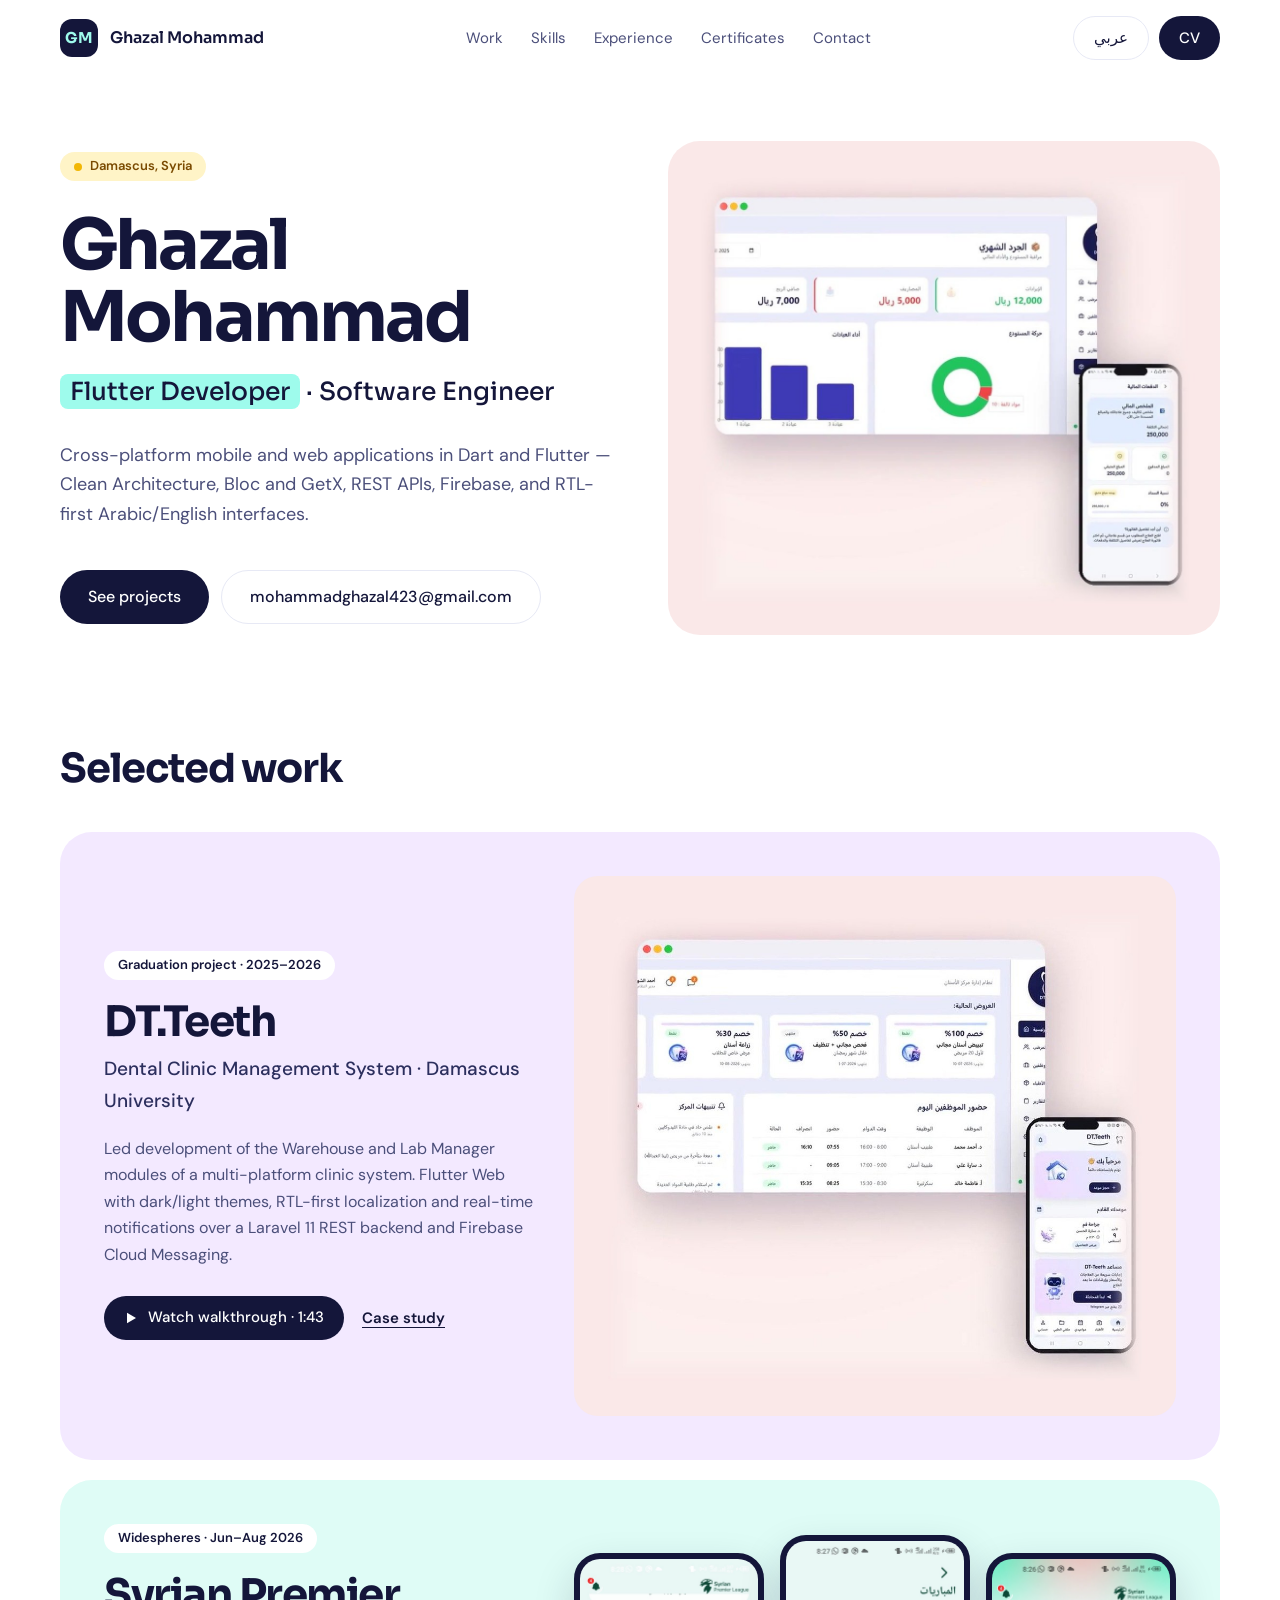
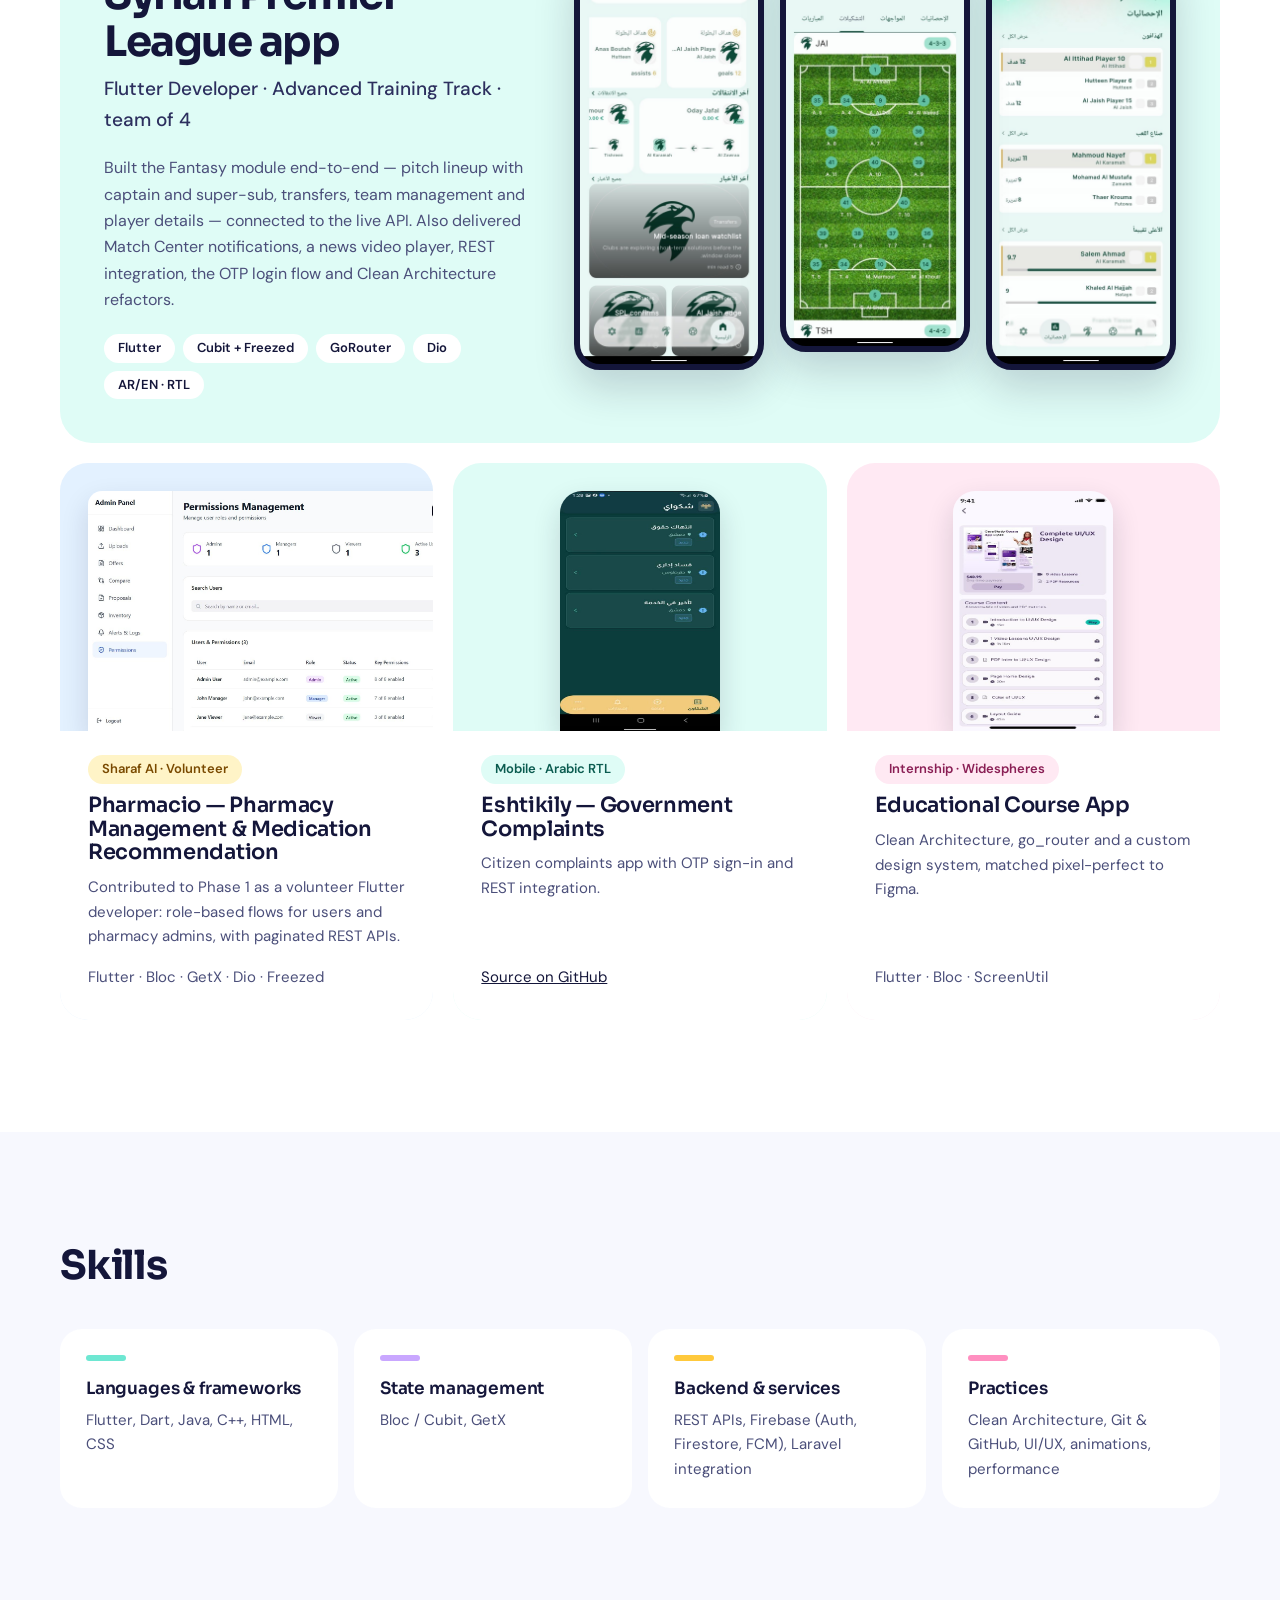
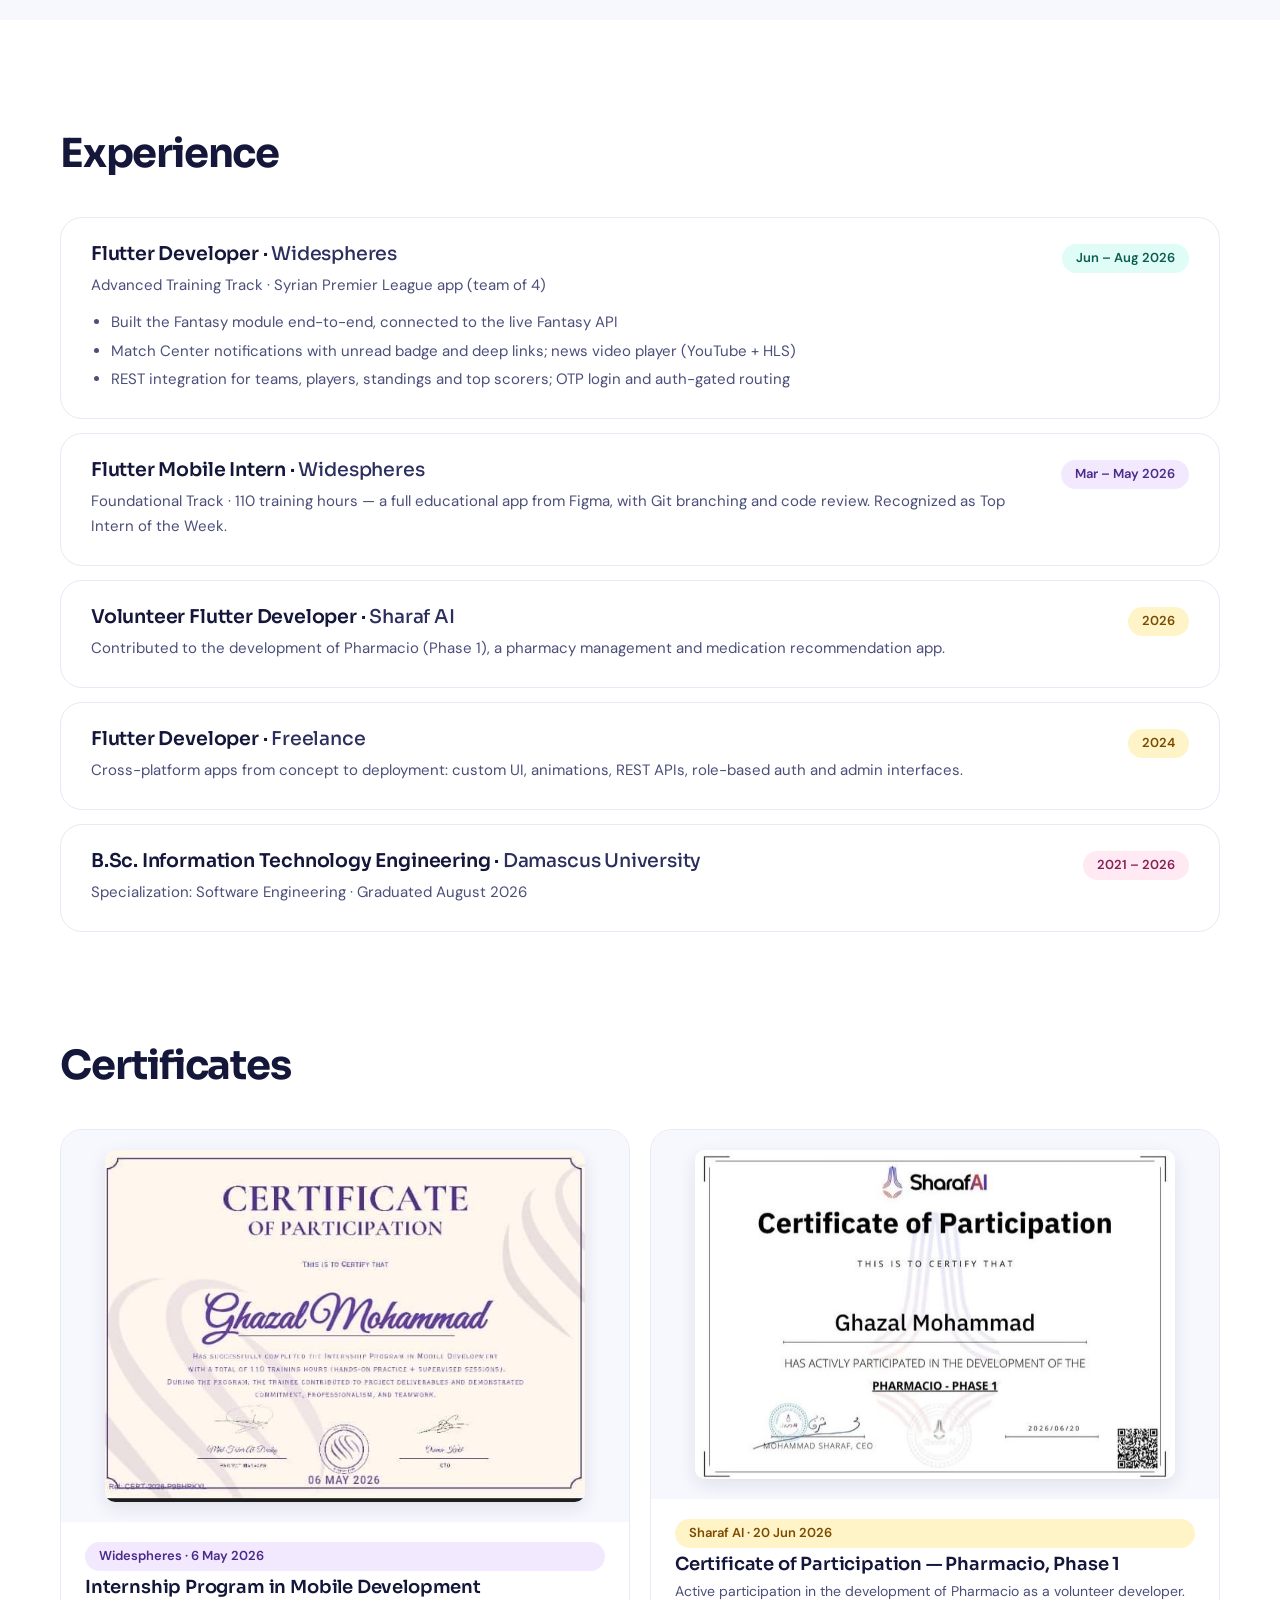
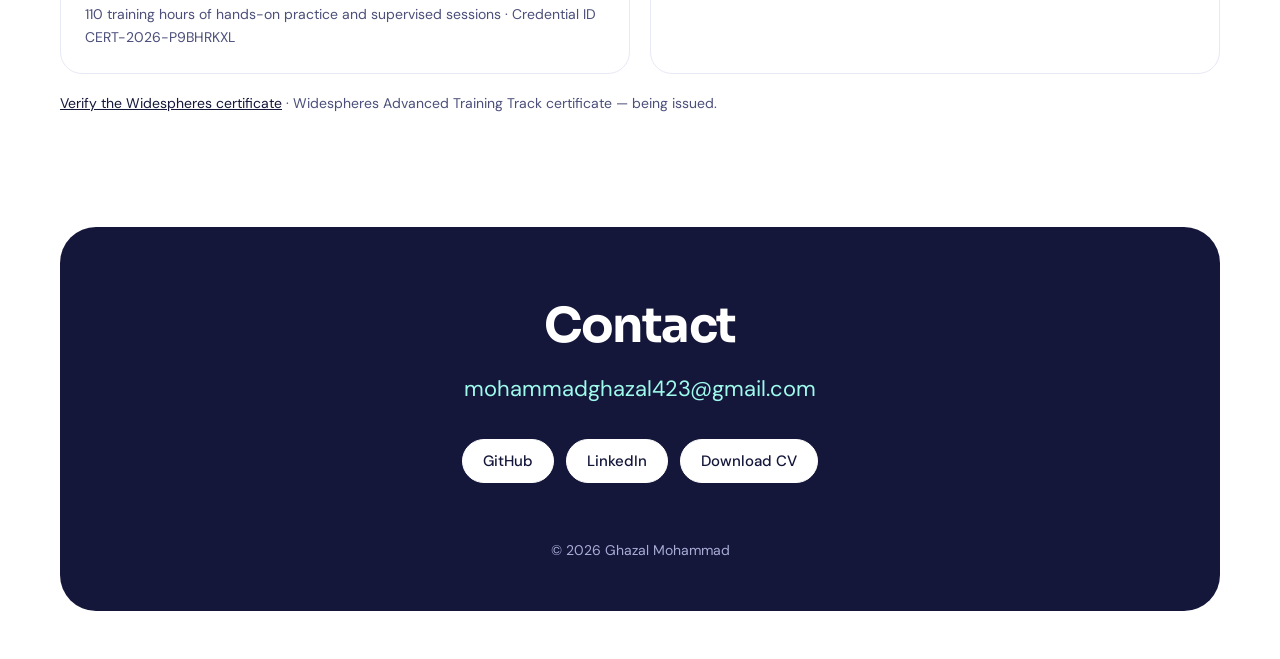
==== commit 70e1fee4: "Add certificates (Widespheres internship, Sharaf AI Pharmacio), Sharaf AI volunteer role, updated CV" ====
--- a/index.html
+++ b/index.html
@@ -35,6 +35,7 @@
       <a href="#work">Work</a>
       <a href="#skills">Skills</a>
       <a href="#experience">Experience</a>
+      <a href="#certificates">Certificates</a>
       <a href="#contact">Contact</a>
     </nav>
     <div class="header-actions">
@@ -105,11 +106,11 @@
       </article>
 
       <article class="card bg-sky">
-        <div class="card-media card-media-desktop"><img src="assets/img/pharmacy-admin.jpg" width="1439" height="900" alt="Pharmacy admin panel, permissions management screen" loading="lazy"></div>
+        <div class="card-media card-media-desktop"><img src="assets/img/pharmacy-admin.jpg" width="1439" height="900" alt="Pharmacio admin panel, permissions management screen" loading="lazy"></div>
         <div class="card-body">
-          <span class="pill pill-butter">In testing</span>
-          <h3>Pharmacy Management &amp; Medication Recommendation</h3>
-          <p>Role-based flows for users and pharmacy admins, with paginated REST APIs.</p>
+          <span class="pill pill-butter">Sharaf AI · Volunteer</span>
+          <h3>Pharmacio — Pharmacy Management &amp; Medication Recommendation</h3>
+          <p>Contributed to Phase 1 as a volunteer Flutter developer: role-based flows for users and pharmacy admins, with paginated REST APIs.</p>
           <p class="card-tech">Flutter · Bloc · GetX · Dio · Freezed</p>
         </div>
       </article>
@@ -167,9 +168,16 @@
       <div class="job">
         <div class="job-main">
           <h3>Flutter Mobile Intern · <span class="org">Widespheres</span></h3>
-          <p class="note">Foundational Track — a full educational app from Figma, with Git branching and code review. Recognized as Top Intern of the Week.</p>
+          <p class="note">Foundational Track · 110 training hours — a full educational app from Figma, with Git branching and code review. Recognized as Top Intern of the Week.</p>
         </div>
         <span class="pill pill-lilac">Mar – May 2026</span>
+      </div>
+      <div class="job">
+        <div class="job-main">
+          <h3>Volunteer Flutter Developer · <span class="org">Sharaf AI</span></h3>
+          <p class="note">Contributed to the development of Pharmacio (Phase 1), a pharmacy management and medication recommendation app.</p>
+        </div>
+        <span class="pill pill-butter">2026</span>
       </div>
       <div class="job">
         <div class="job-main">
@@ -186,6 +194,29 @@
         <span class="pill pill-pink">2021 – 2026</span>
       </div>
     </div>
+  </section>
+
+  <section class="section wrap" id="certificates" style="padding-top:0">
+    <h2 class="section-title">Certificates</h2>
+    <div class="certs">
+      <a class="cert" href="assets/img/cert-widespheres-internship.jpg" target="_blank" rel="noopener">
+        <div class="cert-img"><img src="assets/img/cert-widespheres-internship.jpg" width="636" height="467" alt="Widespheres certificate: Internship Program in Mobile Development, 110 training hours" loading="lazy"></div>
+        <div class="cert-body">
+          <span class="pill pill-lilac">Widespheres · 6 May 2026</span>
+          <h3>Internship Program in Mobile Development</h3>
+          <p>110 training hours of hands-on practice and supervised sessions · Credential ID <span class="ltr">CERT-2026-P9BHRKXL</span></p>
+        </div>
+      </a>
+      <a class="cert" href="assets/img/cert-sharaf-ai-pharmacio.jpg" target="_blank" rel="noopener">
+        <div class="cert-img"><img src="assets/img/cert-sharaf-ai-pharmacio.jpg" width="720" height="494" alt="Sharaf AI certificate of participation in the development of Pharmacio, Phase 1" loading="lazy"></div>
+        <div class="cert-body">
+          <span class="pill pill-butter">Sharaf AI · 20 Jun 2026</span>
+          <h3>Certificate of Participation — Pharmacio, Phase 1</h3>
+          <p>Active participation in the development of Pharmacio as a volunteer developer.</p>
+        </div>
+      </a>
+    </div>
+    <p class="cert-note"><a href="https://widespheres.com/public/certificates/CERT-2026-P9BHRKXL" rel="noopener">Verify the Widespheres certificate</a> · Widespheres Advanced Training Track certificate — being issued.</p>
   </section>
 
   <section class="contact wrap" id="contact">
--- a/assets/css/site.css
+++ b/assets/css/site.css
@@ -214,3 +214,15 @@
   .skills-grid, .facts { grid-template-columns: minmax(0,1fr); }
   .brand-name { font-size: 15px; }
 }
+
+/* Certificates */
+.certs { display: grid; grid-template-columns: repeat(2, minmax(0, 1fr)); gap: 20px; }
+.cert { border: 1.5px solid var(--line); border-radius: 22px; overflow: hidden; display: flex; flex-direction: column; text-decoration: none; color: var(--ink); background: #fff; transition: transform .15s ease, box-shadow .15s ease; }
+.cert:hover { transform: translateY(-2px); box-shadow: 0 16px 36px rgba(20,22,58,.08); color: var(--ink); }
+.cert-img { background: var(--bg-soft); padding: 20px; display: flex; justify-content: center; }
+.cert-img img { width: 100%; max-width: 480px; border-radius: 10px; box-shadow: 0 6px 18px rgba(20,22,58,.10); }
+.cert-body { padding: 20px 24px 24px; display: flex; flex-direction: column; gap: 6px; }
+.cert-body h3 { font-size: 18px; font-weight: 600; letter-spacing: -0.01em; }
+.cert-body p { font-size: 14px; color: var(--muted); }
+.cert-note { margin-top: 18px; font-size: 14px; color: var(--muted); }
+@media (max-width: 900px) { .certs { grid-template-columns: minmax(0, 1fr); } }
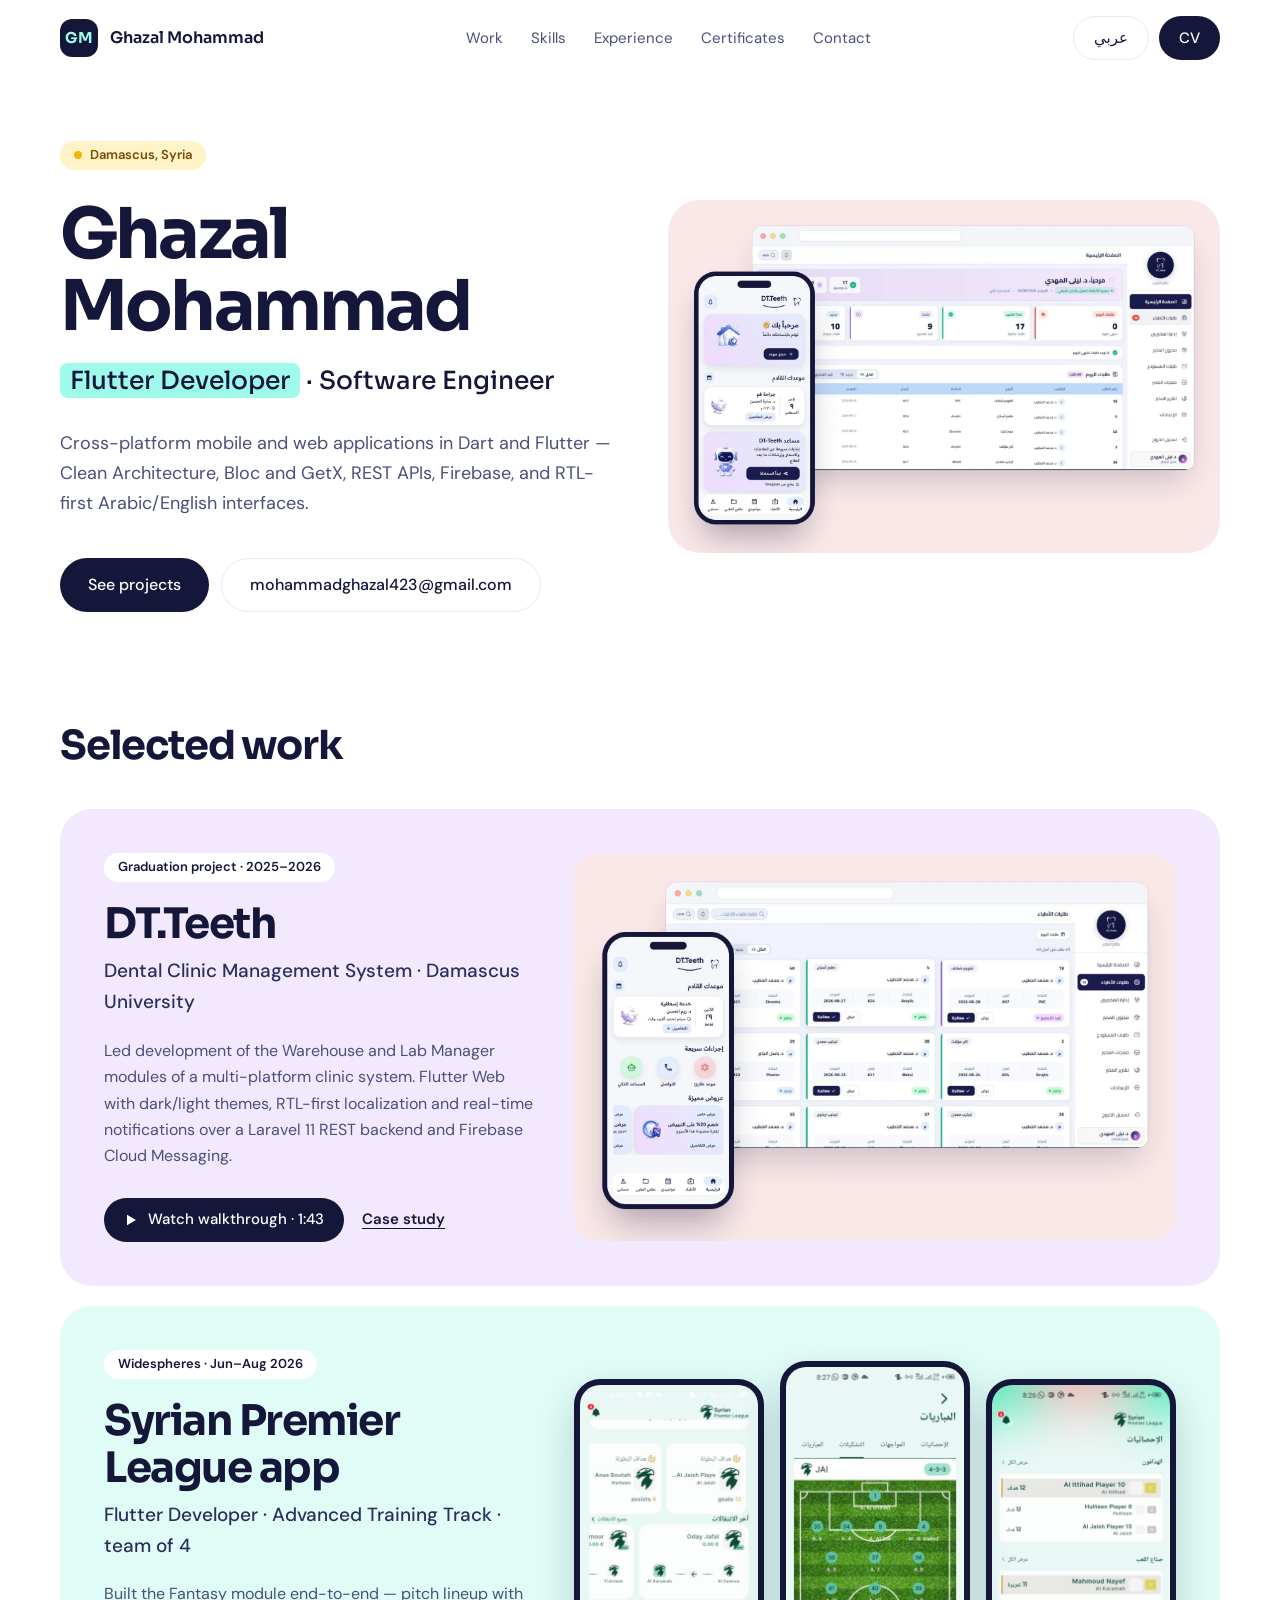
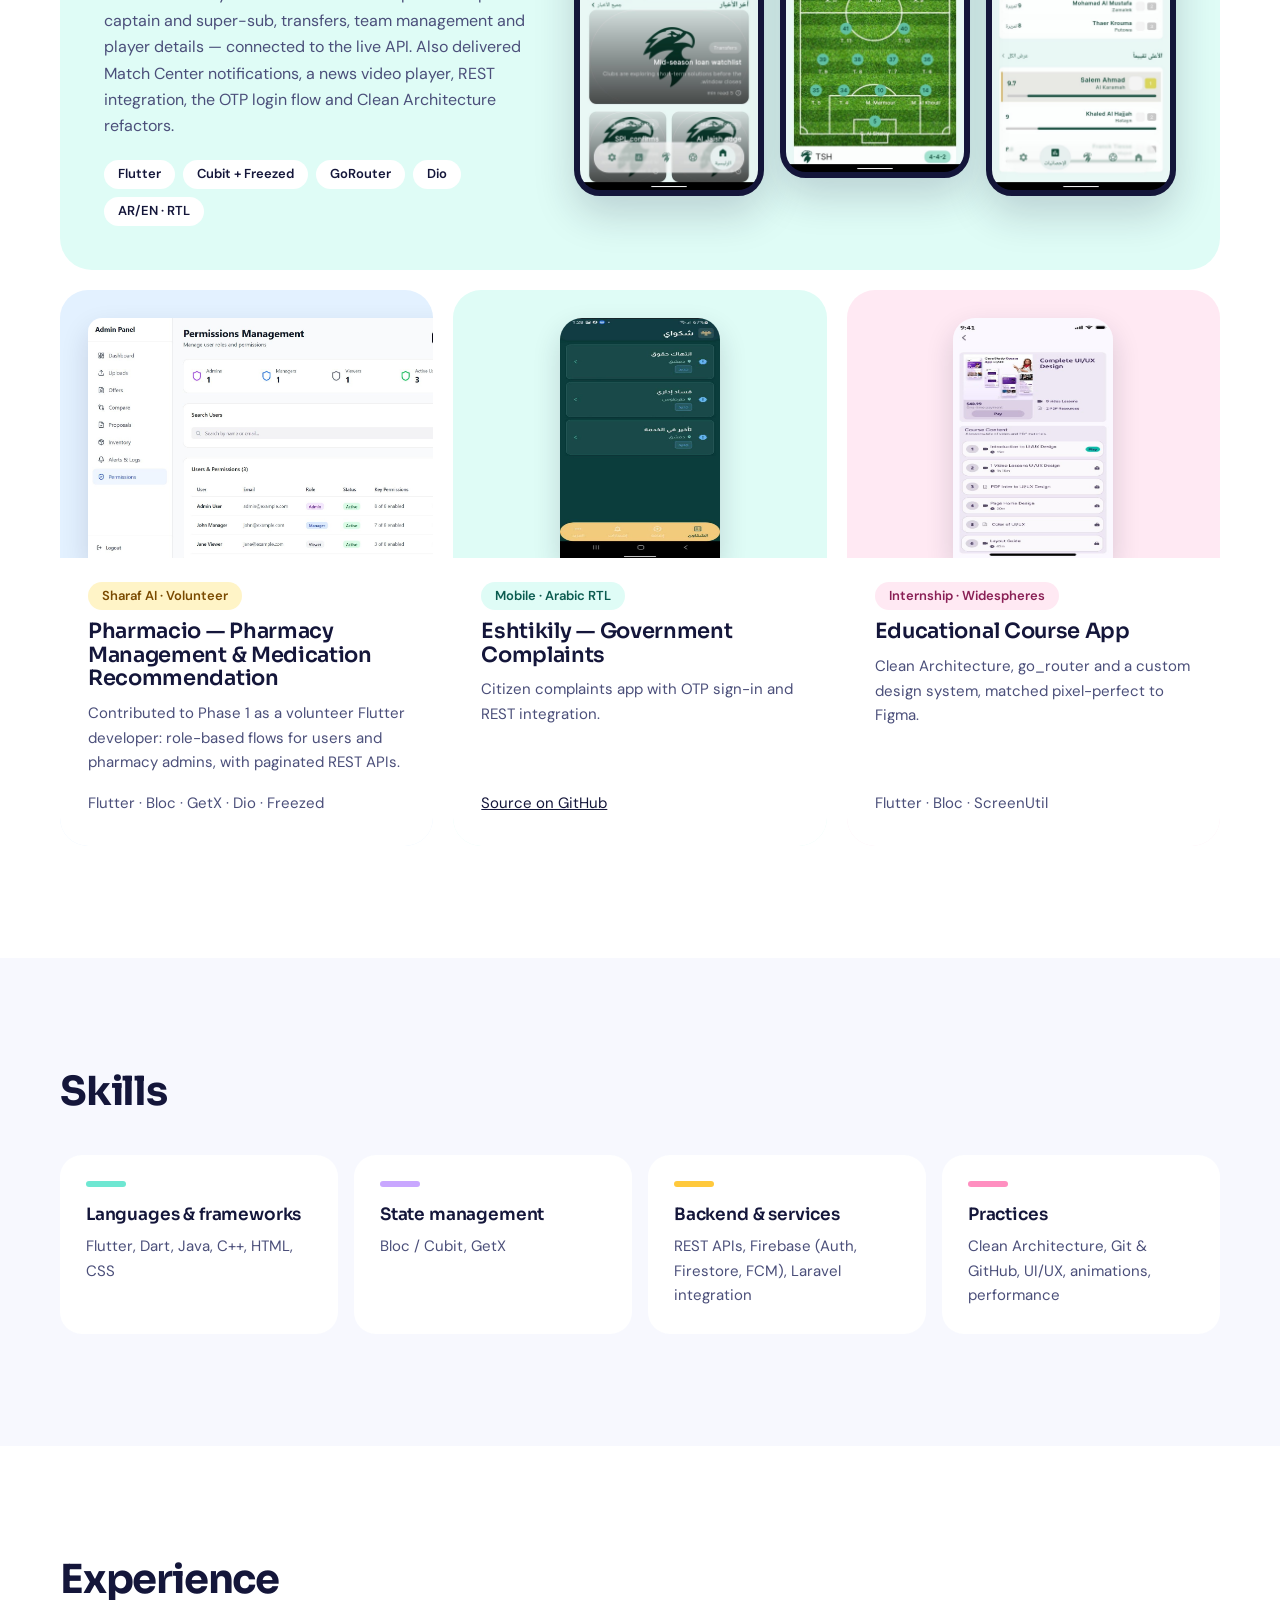
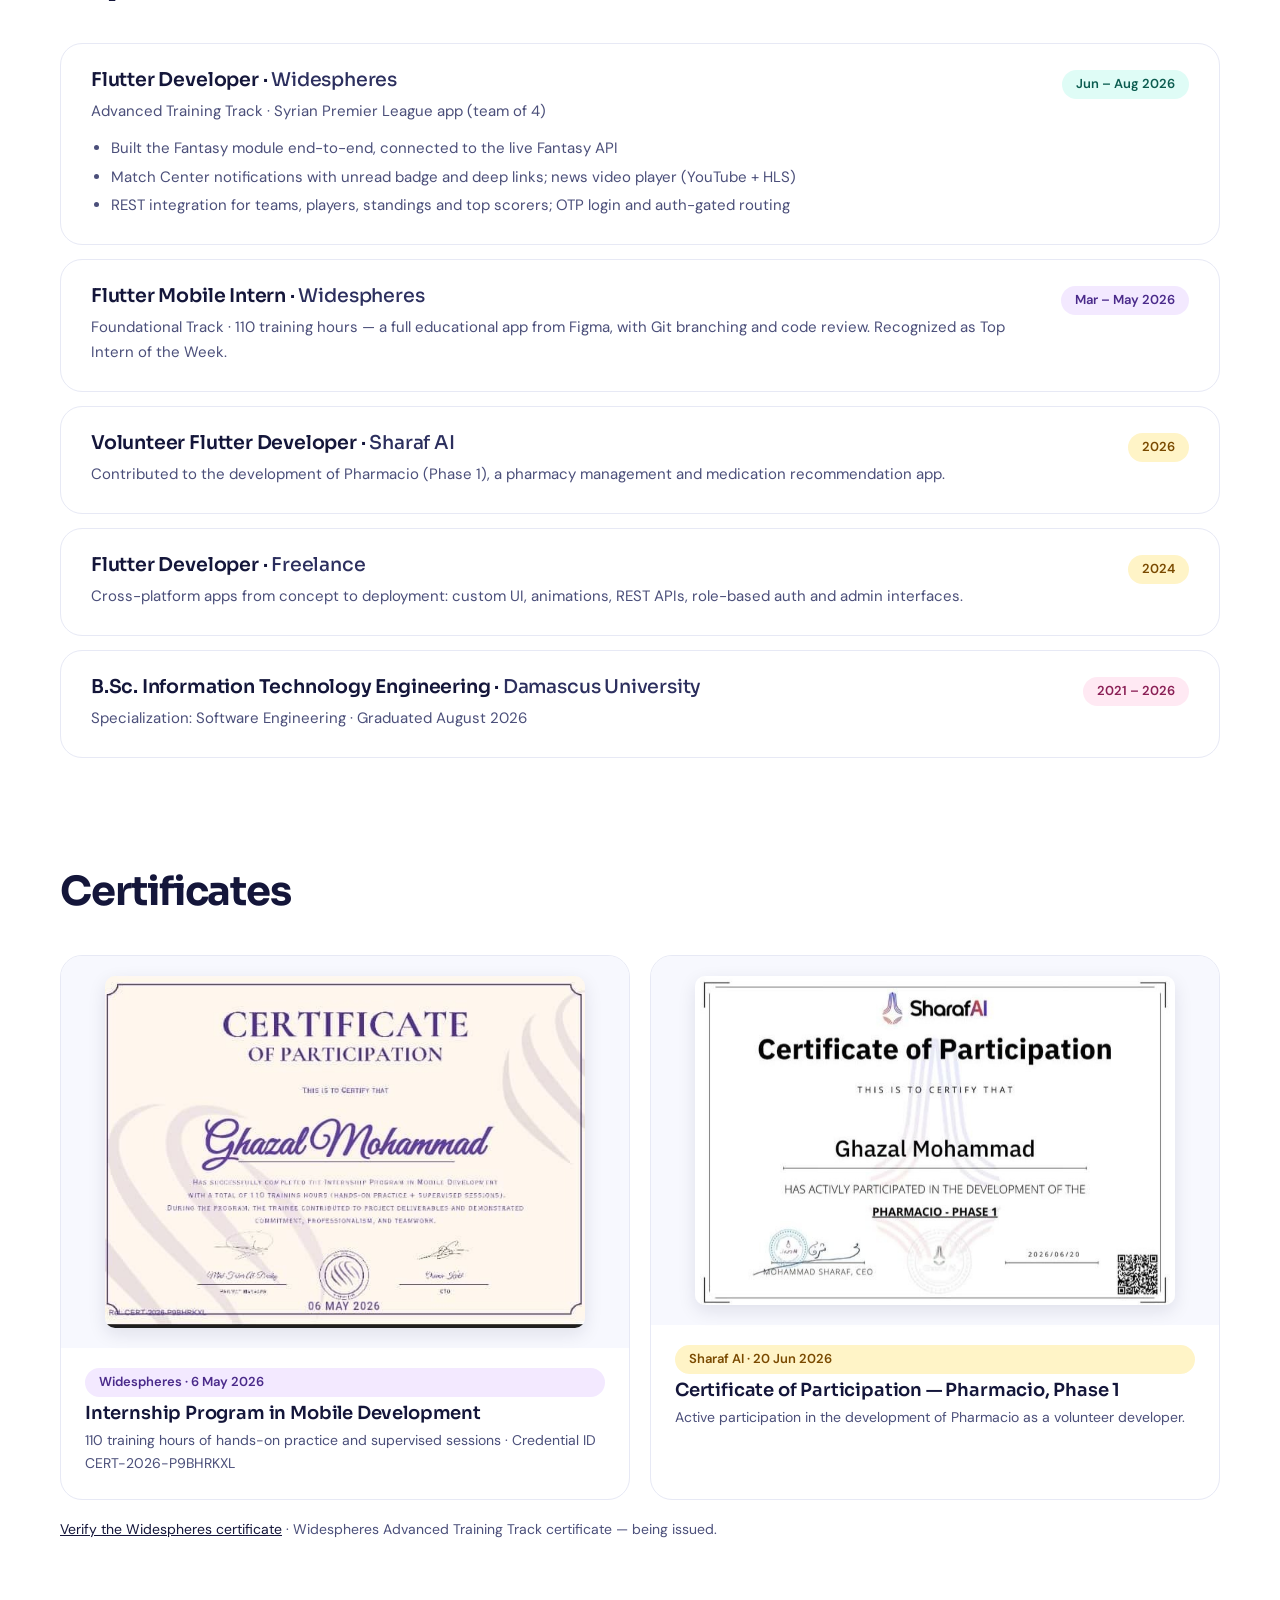
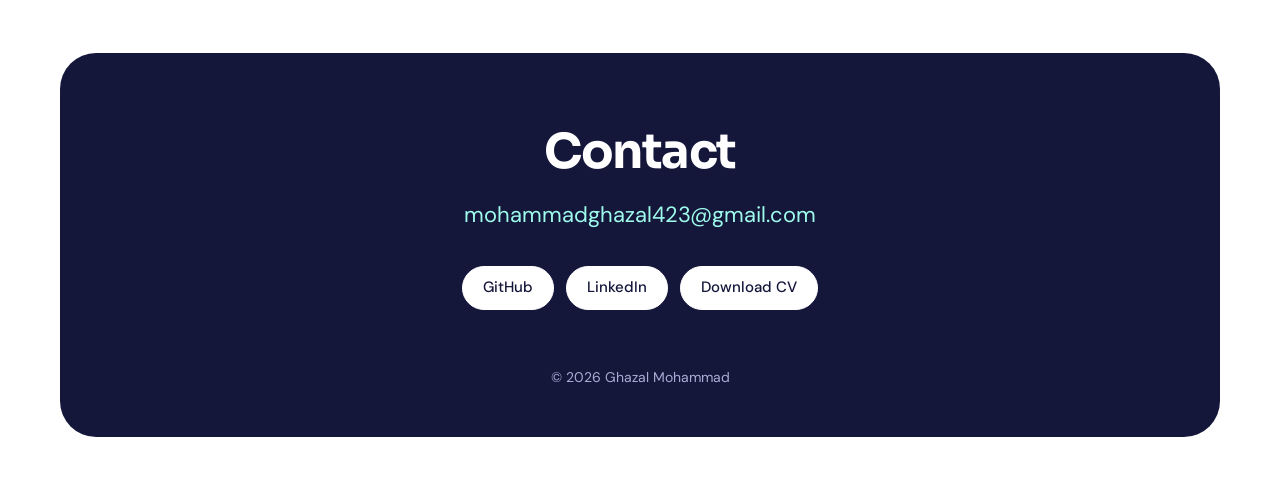
==== commit c0360a49: "DT.Teeth: original screenshots in clean device frames, new gallery" ====
--- a/index.html
+++ b/index.html
@@ -59,7 +59,7 @@
         </div>
       </div>
       <div class="stage">
-        <img src="assets/img/dt-teeth-finance.jpg" width="1140" height="1020" alt="DT.Teeth monthly inventory dashboard on the web and the patient payments screen on mobile" fetchpriority="high">
+        <img src="assets/img/dt-teeth-hero.webp" width="1700" height="1086" alt="DT.Teeth Lab Manager dashboard in Flutter Web, beside the patient mobile app" fetchpriority="high">
       </div>
     </div>
   </section>
@@ -81,7 +81,7 @@
             </div>
           </div>
           <div class="feature-media">
-            <img src="assets/img/dt-teeth-dashboard.jpg" width="1126" height="1010" alt="DT.Teeth admin dashboard on the web and the patient app on mobile" loading="lazy">
+            <img src="assets/img/dt-teeth-card.webp" width="1700" height="1094" alt="DT.Teeth doctors' orders screen in the Lab Manager module, beside the patient mobile app" loading="lazy">
           </div>
         </div>
       </article>
--- a/assets/css/site.css
+++ b/assets/css/site.css
@@ -226,3 +226,32 @@
 .cert-body p { font-size: 14px; color: var(--muted); }
 .cert-note { margin-top: 18px; font-size: 14px; color: var(--muted); }
 @media (max-width: 900px) { .certs { grid-template-columns: minmax(0, 1fr); } }
+
+/* Case-study screenshots */
+.shots-group { margin-top: 56px; }
+.shots-title { font-family: var(--font-display); font-size: 22px; font-weight: 600; margin: 0 0 6px; }
+.shots-note { color: var(--ink-2); margin: 0 0 4px; }
+.shots { display: grid; grid-template-columns: repeat(2, minmax(0,1fr)); gap: 28px 24px; margin-top: 18px; }
+.shot { margin: 0; }
+.shot.wide { grid-column: 1 / -1; }
+.frame { background: #fff; border-radius: 14px; overflow: hidden; box-shadow: 0 0 0 1px rgba(20,22,58,.07), 0 22px 44px -18px rgba(20,22,58,.25); }
+.frame-bar { height: 28px; display: flex; align-items: center; gap: 6px; padding: 0 12px; background: #F3F4F9; border-bottom: 1px solid #E6E8F2; }
+.frame-bar i { width: 9px; height: 9px; border-radius: 50%; background: #F4A9A0; }
+.frame-bar i:nth-child(2) { background: #F5D58A; }
+.frame-bar i:nth-child(3) { background: #9EDCB8; }
+[dir="rtl"] .frame-bar { flex-direction: row-reverse; }
+.frame img { display: block; width: 100%; height: auto; }
+.shot figcaption { margin-top: 12px; font-size: 14px; color: var(--ink-2); }
+.phones-pair { display: flex; justify-content: center; align-items: flex-start; gap: 40px; margin-top: 22px; padding: 40px 20px; background: var(--blush); border-radius: var(--radius-lg); }
+.mphone { width: min(270px, 42%); padding: 7px; background: var(--ink); border-radius: 40px; box-shadow: 0 28px 48px -16px rgba(20,22,58,.35); }
+.mphone-screen { position: relative; background: #F6F7FB; border-radius: 33px; overflow: hidden; padding: 26px 0 10px; }
+.mphone-screen::before { content: ""; position: absolute; top: 8px; left: 50%; width: 30%; height: 12px; transform: translateX(-50%); border-radius: 8px; background: var(--ink); }
+.mphone-screen img { display: block; width: 100%; height: auto; }
+.stage img, .feature-media img { display: block; width: 100%; height: auto; }
+@media (max-width: 760px) {
+  .shots { grid-template-columns: minmax(0,1fr); }
+  .phones-pair { gap: 16px; padding: 24px 12px; }
+  .mphone { padding: 5px; border-radius: 30px; }
+  .mphone-screen { border-radius: 25px; padding-top: 20px; }
+  .mphone-screen::before { top: 6px; height: 9px; }
+}
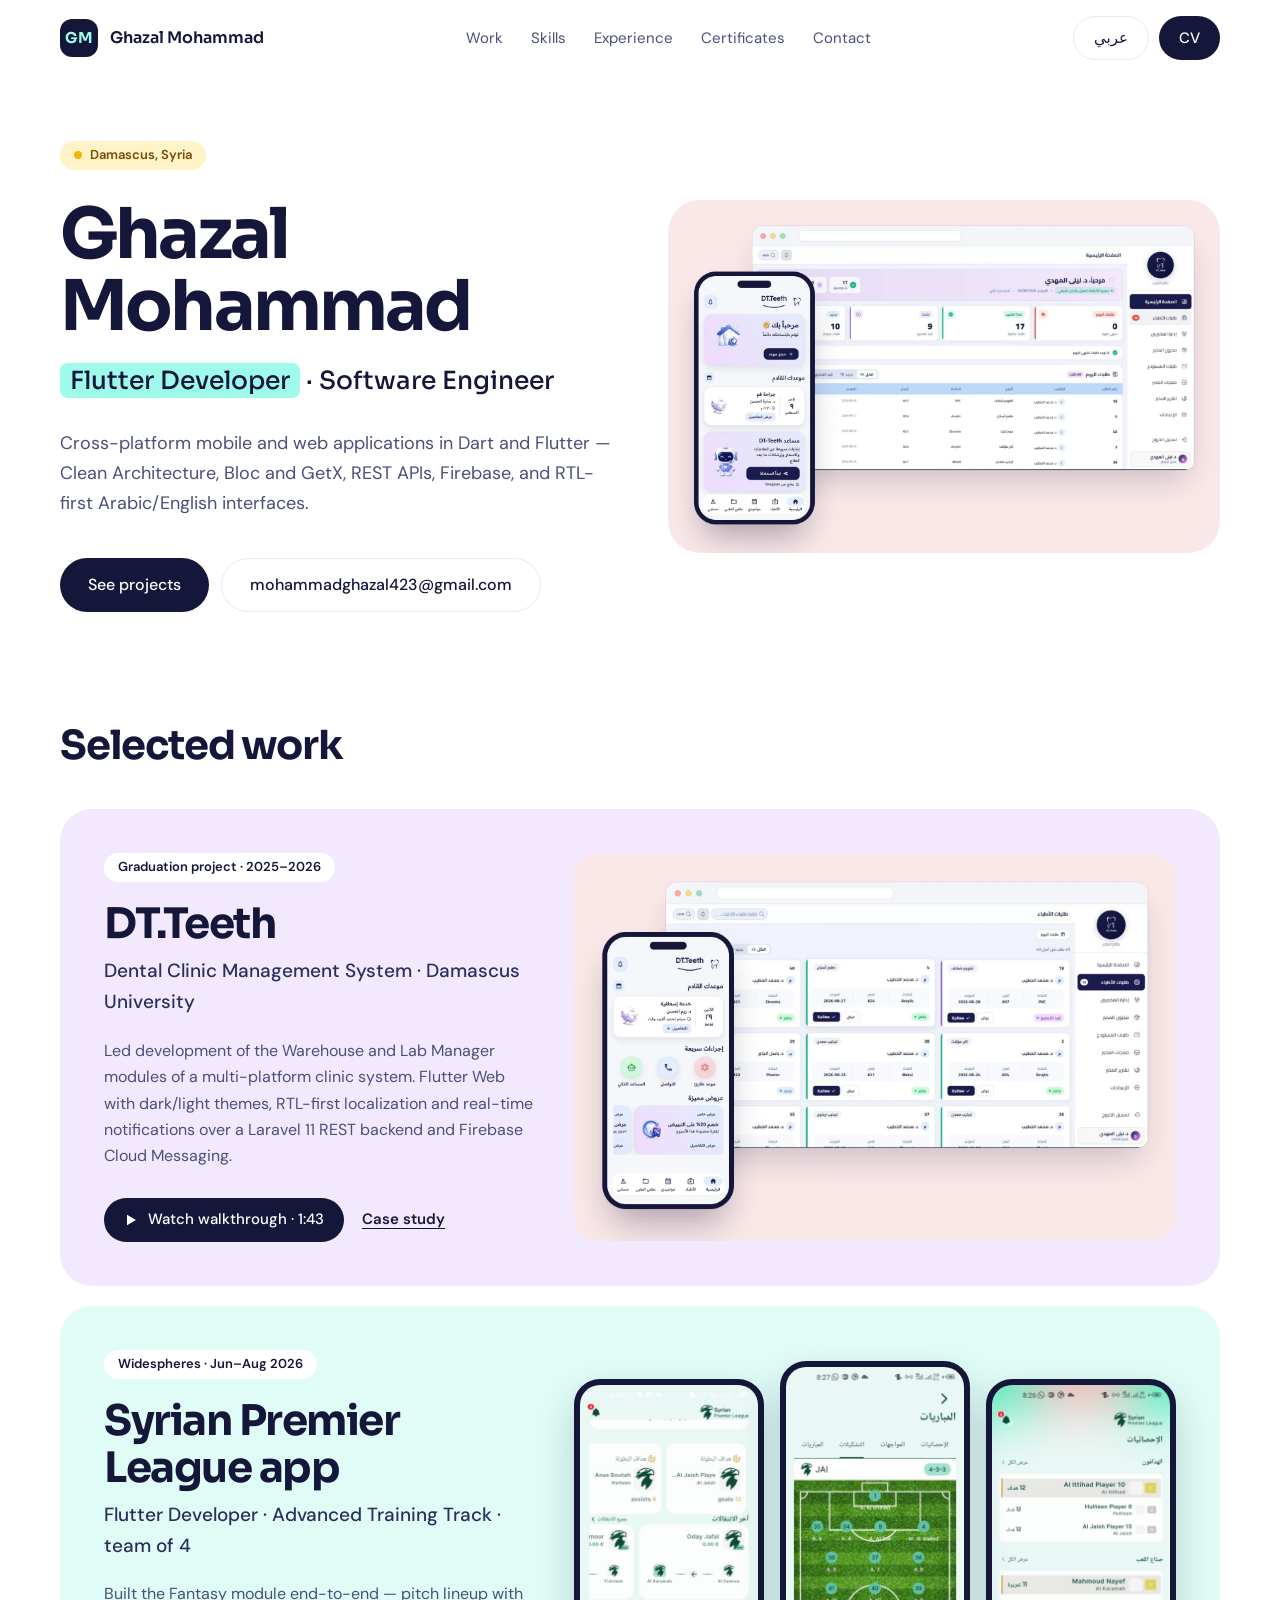
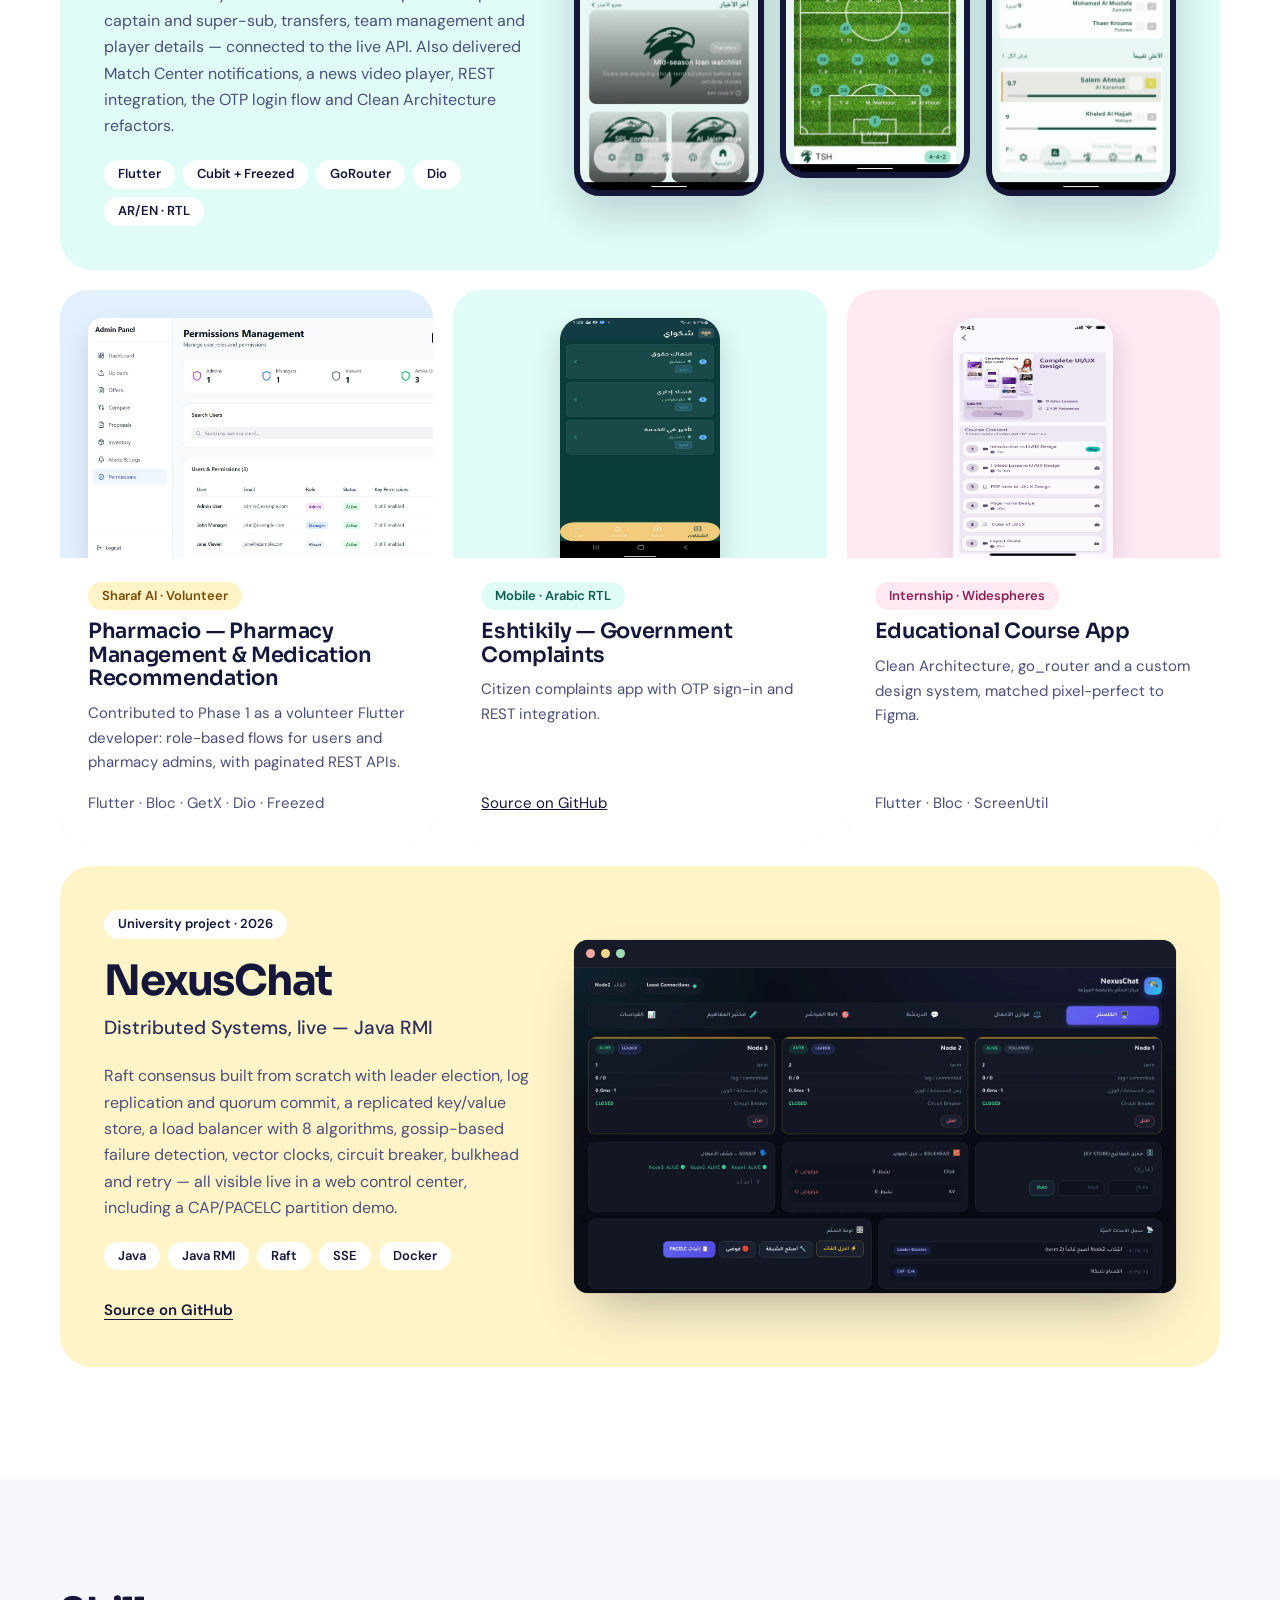
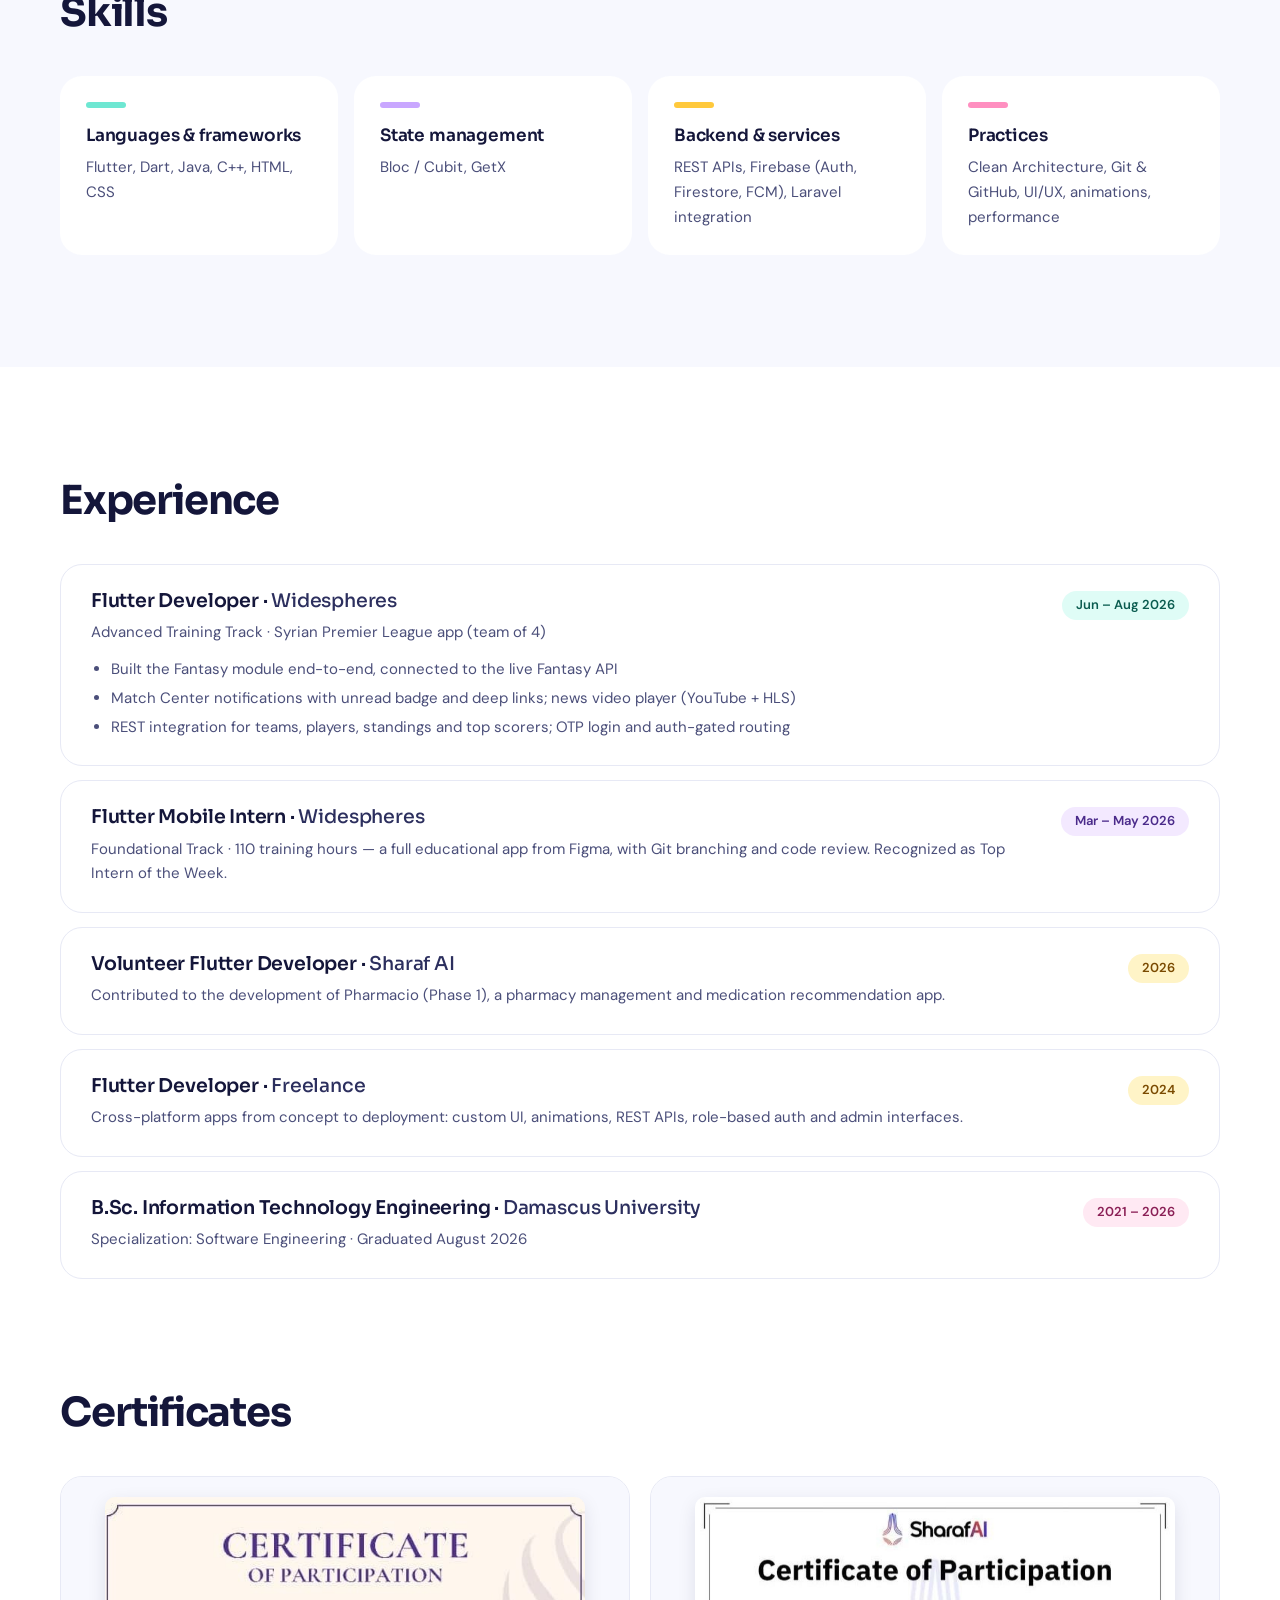
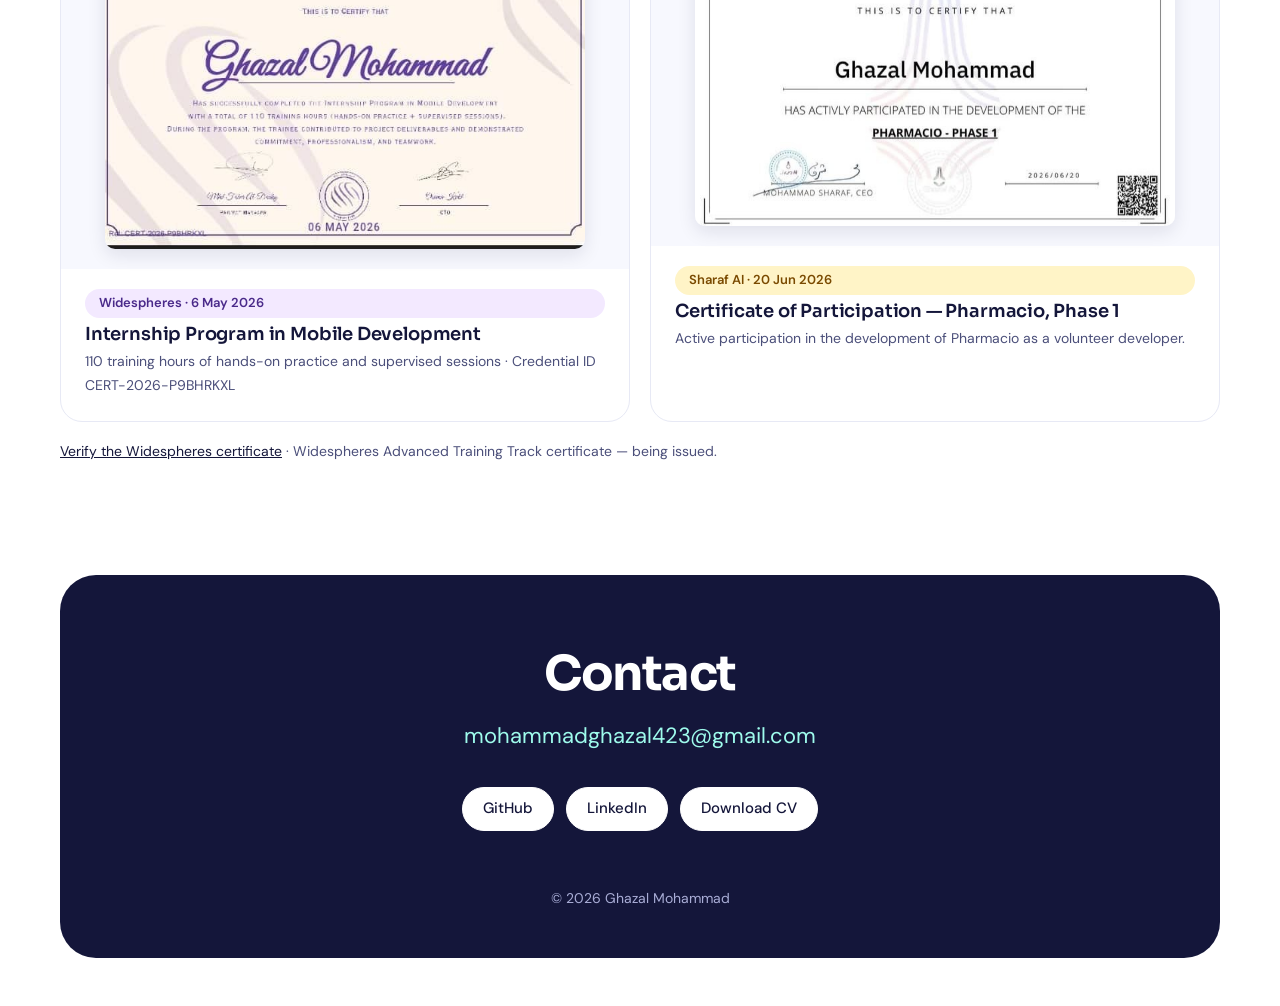
==== commit 67d8b4bd: "Add NexusChat distributed systems project" ====
--- a/index.html
+++ b/index.html
@@ -135,6 +135,20 @@
         </div>
       </article>
 
+
+      <article class="feature bg-butter">
+        <div class="feature-grid">
+          <div>
+            <span class="pill pill-white">University project · 2026</span>
+            <h3>NexusChat</h3>
+            <p class="sub">Distributed Systems, live — Java RMI</p>
+            <p class="desc">Raft consensus built from scratch with leader election, log replication and quorum commit, a replicated key/value store, a load balancer with 8 algorithms, gossip-based failure detection, vector clocks, circuit breaker, bulkhead and retry — all visible live in a web control center, including a CAP/PACELC partition demo.</p>
+            <div class="tags"><span class="pill pill-white">Java</span><span class="pill pill-white">Java RMI</span><span class="pill pill-white">Raft</span><span class="pill pill-white">SSE</span><span class="pill pill-white">Docker</span></div>
+            <div class="feature-cta"><a class="link-u" href="https://github.com/ghazal-mohammad/nexuschat" rel="noopener">Source on GitHub</a></div>
+          </div>
+          <div class="frame frame-dark"><div class="frame-bar" aria-hidden="true"><i></i><i></i><i></i></div><img src="assets/img/nexuschat-dashboard.webp" width="1600" height="864" alt="NexusChat control center during a network partition: three Raft nodes, gossip membership and the live event log" loading="lazy"></div>
+        </div>
+      </article>
     </div>
   </section>
 
--- a/assets/css/site.css
+++ b/assets/css/site.css
@@ -255,3 +255,6 @@
   .mphone-screen { border-radius: 25px; padding-top: 20px; }
   .mphone-screen::before { top: 6px; height: 9px; }
 }
+.frame-dark { background: #0A0E17; }
+.frame-dark .frame-bar { background: #161B27; border-bottom-color: #232A3A; }
+.feature .frame { box-shadow: 0 0 0 1px rgba(20,22,58,.08), 0 26px 50px -20px rgba(20,22,58,.35); }
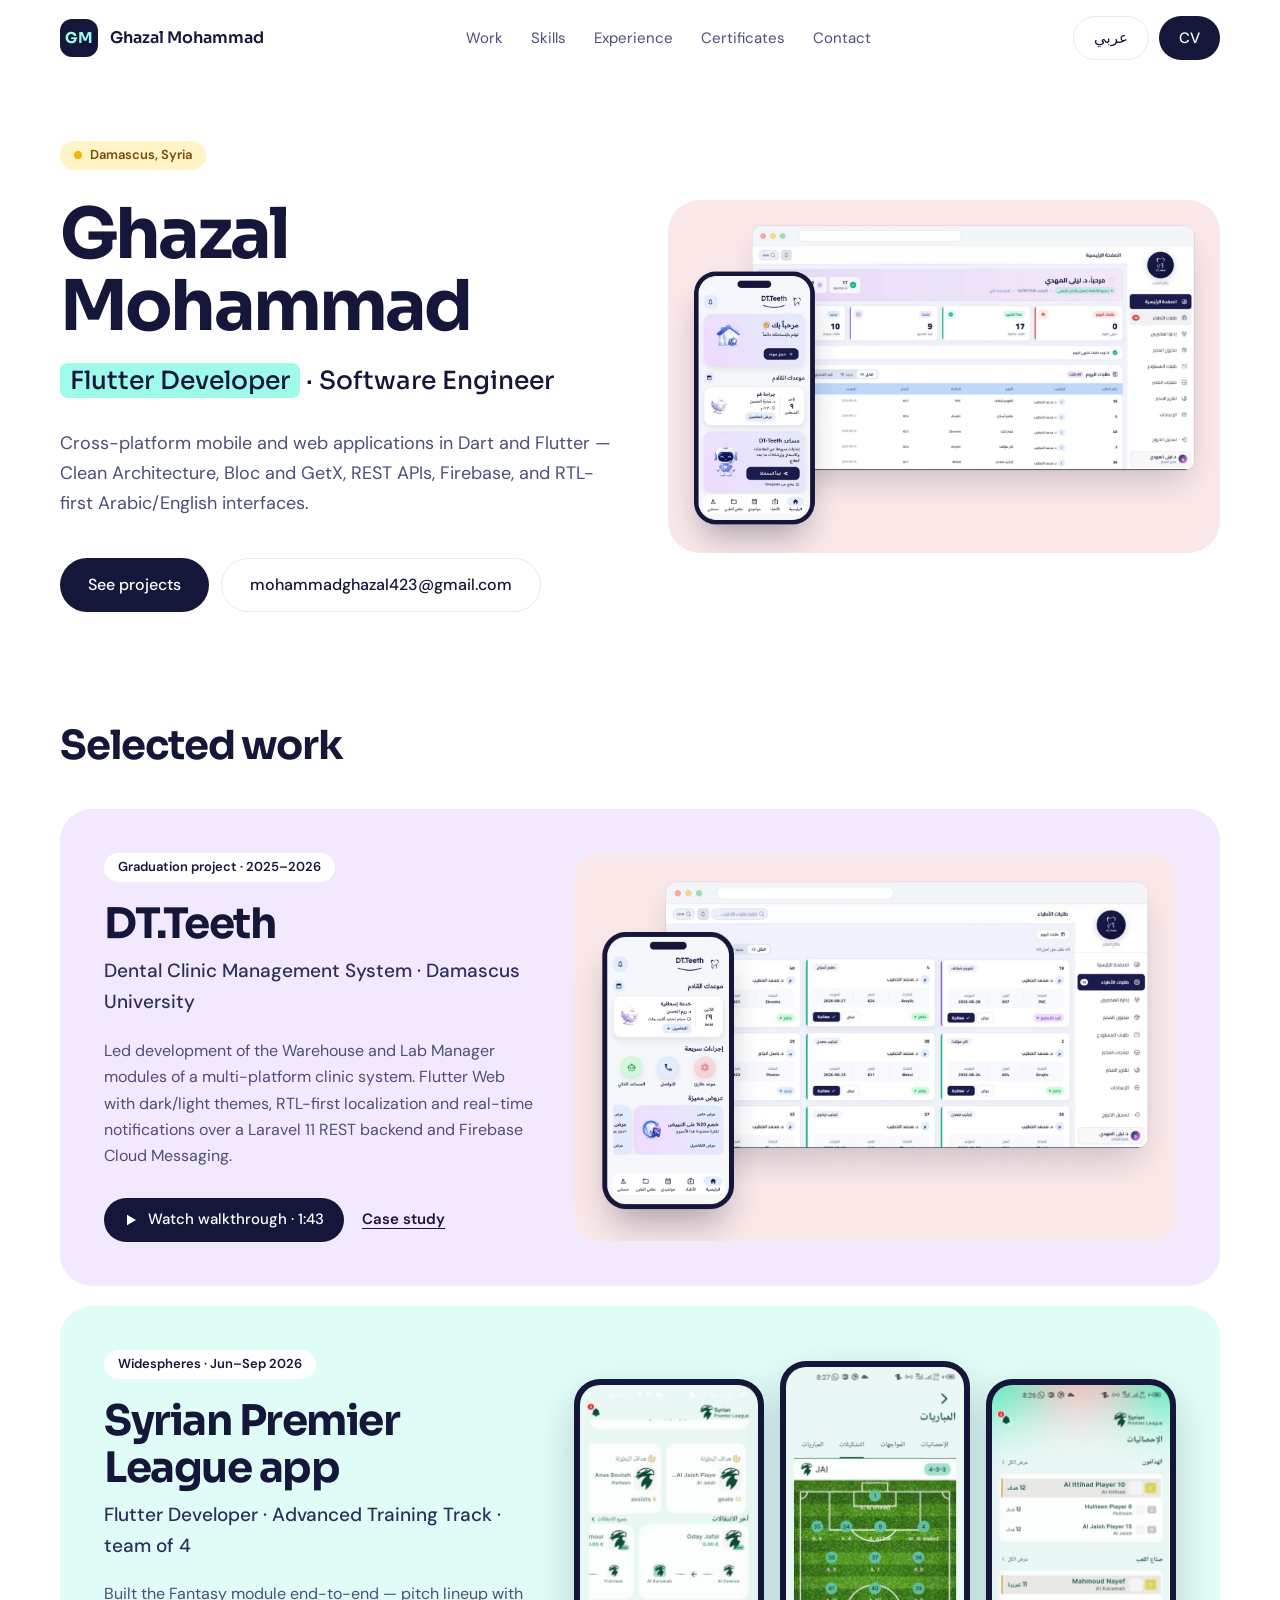
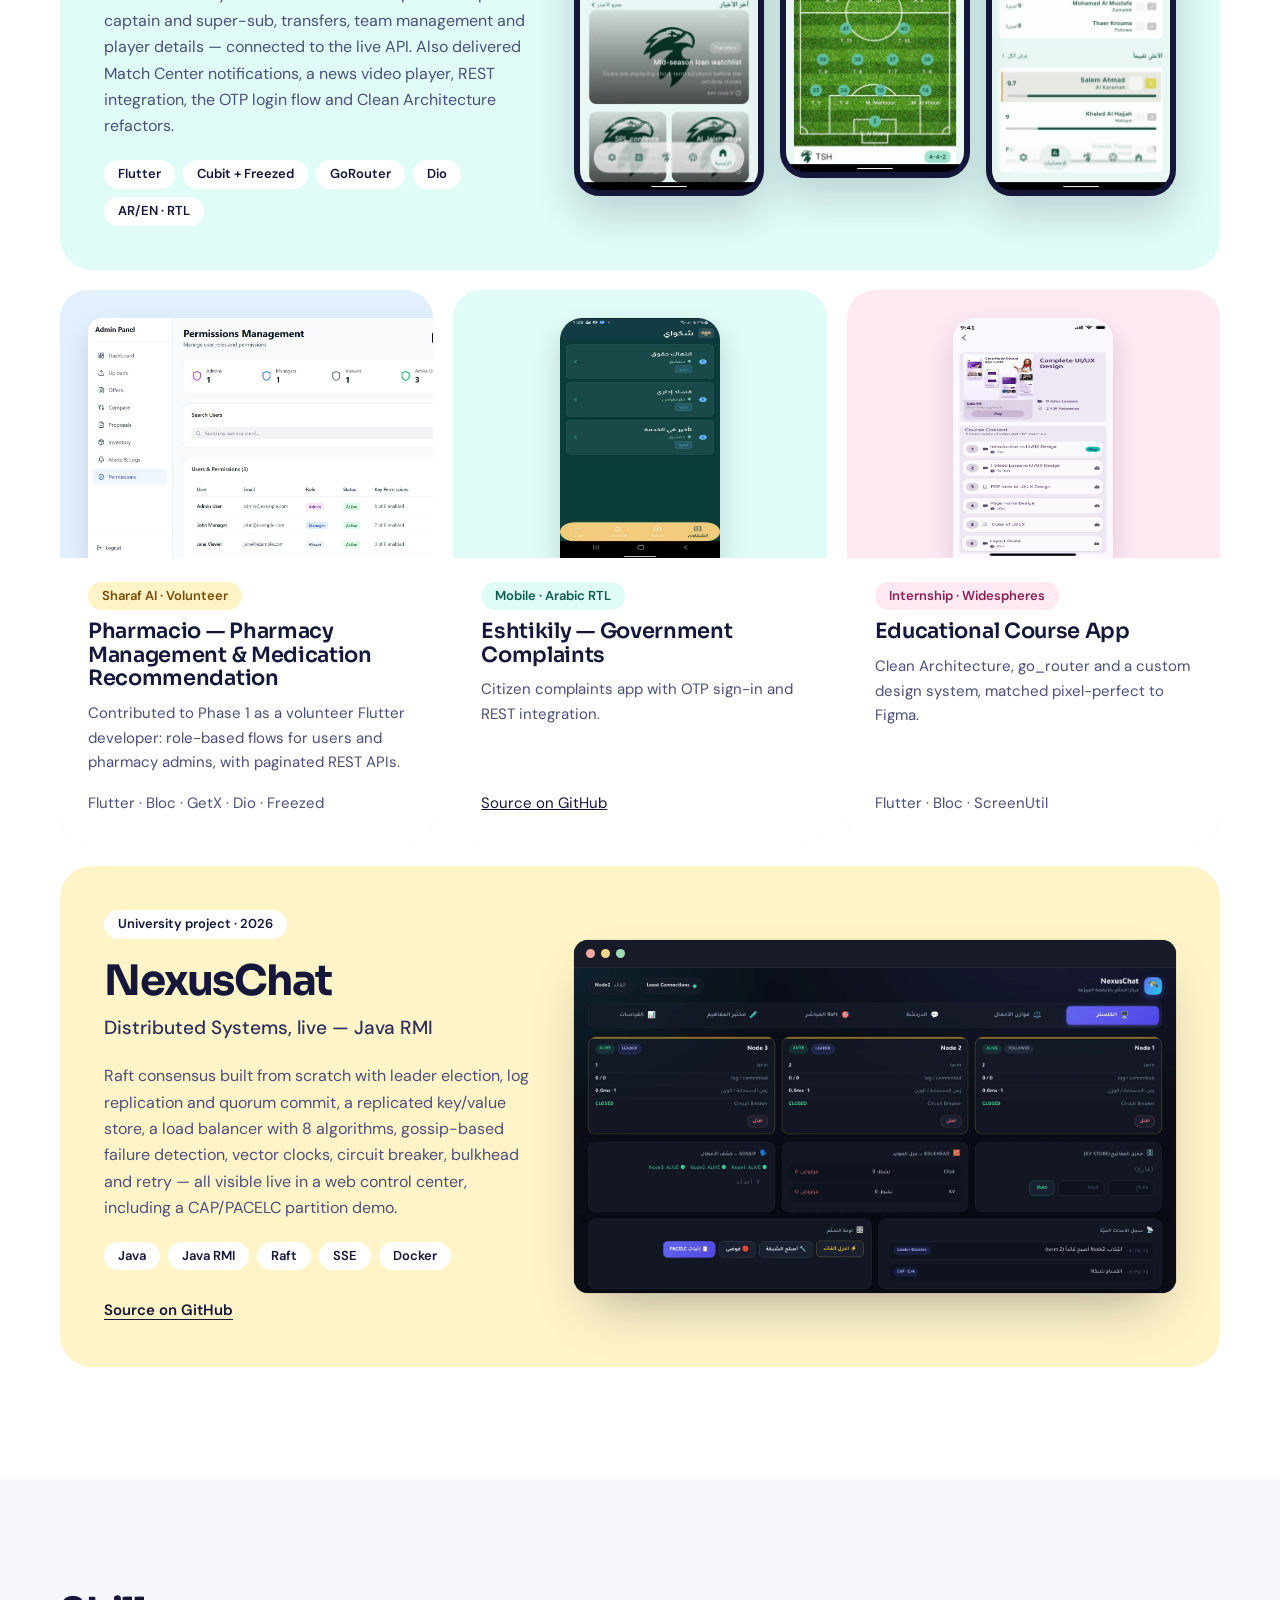
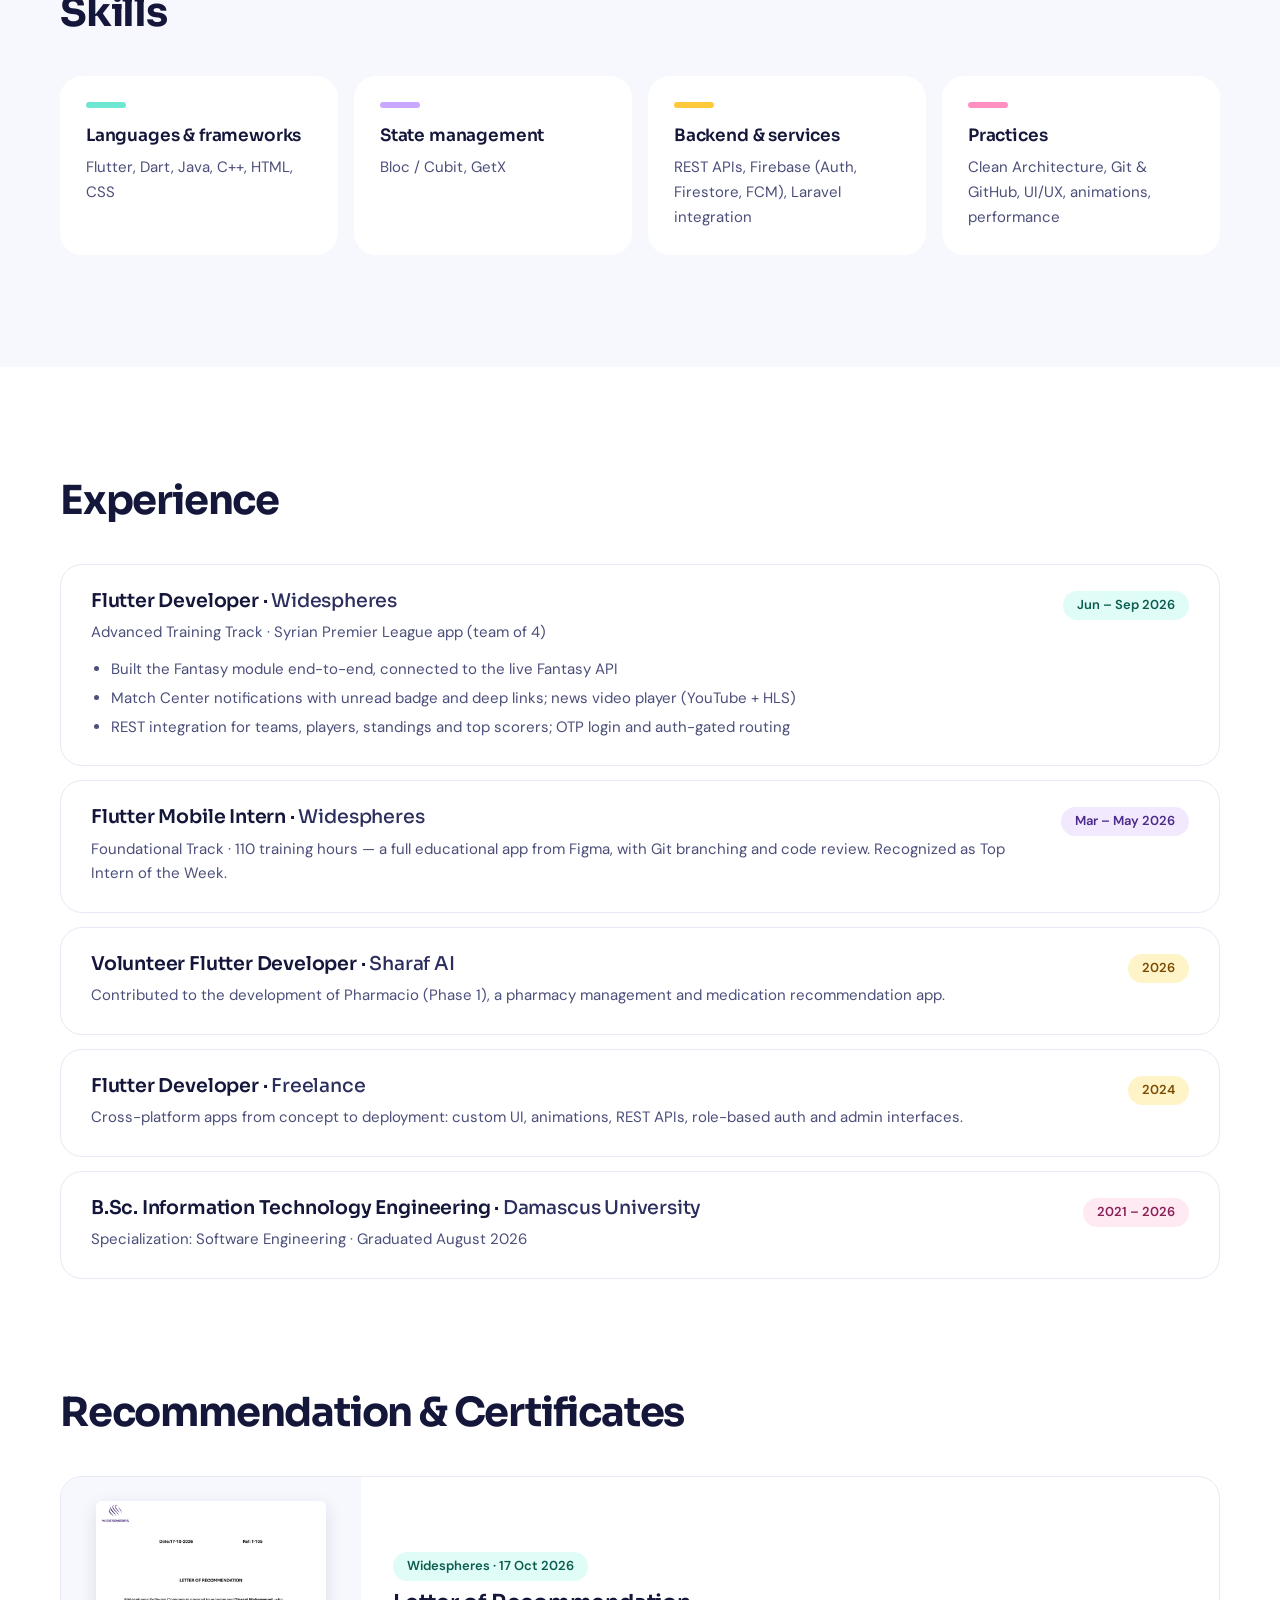
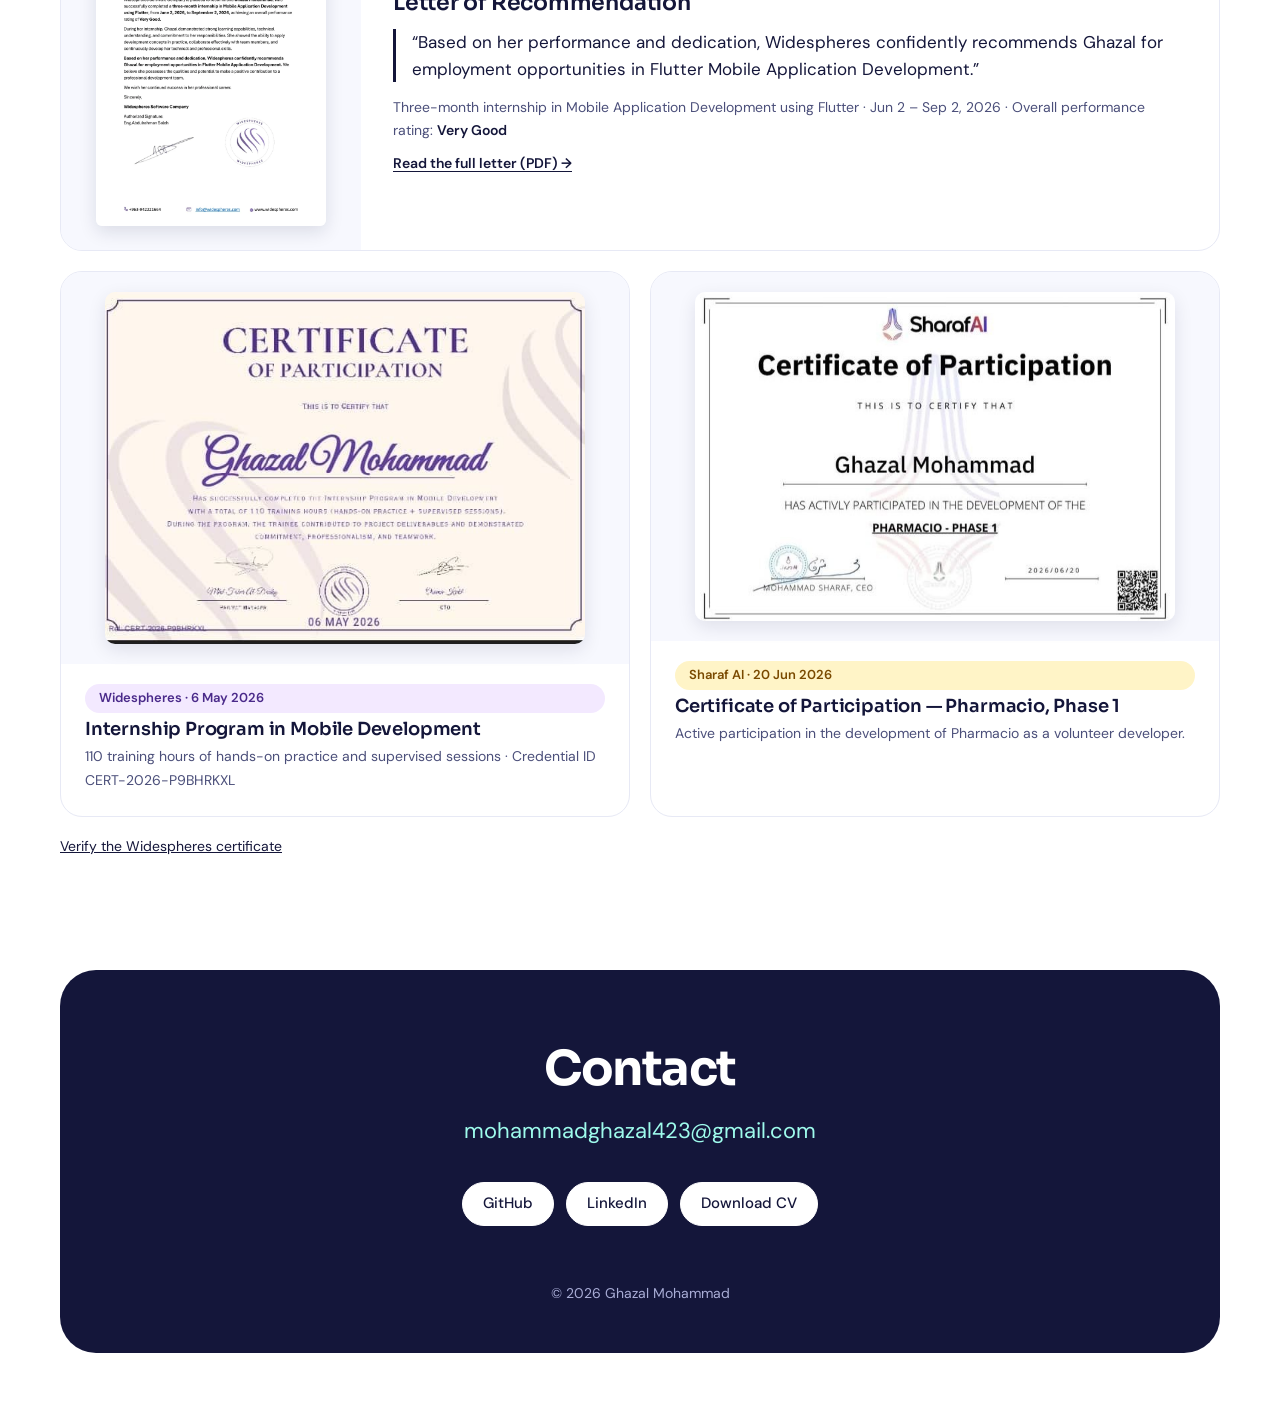
==== commit 67e555fa: "Add Widespheres letter of recommendation; internship dates Jun–Sep 2026" ====
--- a/index.html
+++ b/index.html
@@ -89,7 +89,7 @@
       <article class="feature bg-mint">
         <div class="feature-grid">
           <div>
-            <span class="pill pill-white">Widespheres · Jun–Aug 2026</span>
+            <span class="pill pill-white">Widespheres · Jun–Sep 2026</span>
             <h3>Syrian Premier League app</h3>
             <p class="sub">Flutter Developer · Advanced Training Track · team of 4</p>
             <p class="desc">Built the Fantasy module end-to-end — pitch lineup with captain and super-sub, transfers, team management and player details — connected to the live API. Also delivered Match Center notifications, a news video player, REST integration, the OTP login flow and Clean Architecture refactors.</p>
@@ -177,7 +177,7 @@
             <li>REST integration for teams, players, standings and top scorers; OTP login and auth-gated routing</li>
           </ul>
         </div>
-        <span class="pill pill-mint">Jun – Aug 2026</span>
+        <span class="pill pill-mint">Jun – Sep 2026</span>
       </div>
       <div class="job">
         <div class="job-main">
@@ -211,7 +211,17 @@
   </section>
 
   <section class="section wrap" id="certificates" style="padding-top:0">
-    <h2 class="section-title">Certificates</h2>
+    <h2 class="section-title">Recommendation &amp; Certificates</h2>
+    <a class="rec" href="assets/docs/Widespheres-Recommendation-Ghazal-Mohammad.pdf" target="_blank" rel="noopener">
+      <div class="rec-img"><img src="assets/img/rec-widespheres.webp" width="760" height="1074" alt="Letter of recommendation from Widespheres Software Company, signed and stamped" loading="lazy"></div>
+      <div class="rec-body">
+        <span class="pill pill-mint">Widespheres · 17 Oct 2026</span>
+        <h3>Letter of Recommendation</h3>
+        <blockquote>“Based on her performance and dedication, Widespheres confidently recommends Ghazal for employment opportunities in Flutter Mobile Application Development.”</blockquote>
+        <p>Three-month internship in Mobile Application Development using Flutter · Jun 2 – Sep 2, 2026 · Overall performance rating: <b>Very Good</b></p>
+        <span class="rec-link">Read the full letter (PDF) →</span>
+      </div>
+    </a>
     <div class="certs">
       <a class="cert" href="assets/img/cert-widespheres-internship.jpg" target="_blank" rel="noopener">
         <div class="cert-img"><img src="assets/img/cert-widespheres-internship.jpg" width="636" height="467" alt="Widespheres certificate: Internship Program in Mobile Development, 110 training hours" loading="lazy"></div>
@@ -230,7 +240,7 @@
         </div>
       </a>
     </div>
-    <p class="cert-note"><a href="https://widespheres.com/public/certificates/CERT-2026-P9BHRKXL" rel="noopener">Verify the Widespheres certificate</a> · Widespheres Advanced Training Track certificate — being issued.</p>
+    <p class="cert-note"><a href="https://widespheres.com/public/certificates/CERT-2026-P9BHRKXL" rel="noopener">Verify the Widespheres certificate</a></p>
   </section>
 
   <section class="contact wrap" id="contact">
--- a/assets/css/site.css
+++ b/assets/css/site.css
@@ -226,6 +226,18 @@
 .cert-body p { font-size: 14px; color: var(--muted); }
 .cert-note { margin-top: 18px; font-size: 14px; color: var(--muted); }
 @media (max-width: 900px) { .certs { grid-template-columns: minmax(0, 1fr); } }
+.rec { display: grid; grid-template-columns: minmax(0, 300px) minmax(0, 1fr); gap: 0; margin-bottom: 20px; border: 1.5px solid var(--line); border-radius: 22px; overflow: hidden; text-decoration: none; color: var(--ink); background: #fff; transition: transform .15s ease, box-shadow .15s ease; }
+.rec:hover { transform: translateY(-2px); box-shadow: 0 16px 36px rgba(20,22,58,.08); color: var(--ink); }
+.rec-img { background: var(--bg-soft); padding: 24px; display: flex; align-items: center; justify-content: center; }
+.rec-img img { width: 100%; max-width: 230px; height: auto; border-radius: 6px; box-shadow: 0 6px 18px rgba(20,22,58,.12); }
+.rec-body { padding: 28px 32px; display: flex; flex-direction: column; justify-content: center; align-items: flex-start; gap: 10px; }
+.rec-body h3 { font-size: 22px; font-weight: 600; letter-spacing: -0.01em; }
+.rec-body blockquote { margin: 4px 0; padding-inline-start: 16px; border-inline-start: 3px solid var(--ink); font-size: 17px; line-height: 1.55; }
+.rec-body p { font-size: 14px; color: var(--muted); }
+.rec-body p b { color: var(--ink); font-weight: 600; }
+.rec-link { font-size: 14px; font-weight: 600; text-decoration: underline; text-underline-offset: 3px; }
+@media (max-width: 700px) { .rec { grid-template-columns: minmax(0, 1fr); } .rec-img img { max-width: 200px; } .rec-body { padding: 22px 22px 26px; } }
+
 
 /* Case-study screenshots */
 .shots-group { margin-top: 56px; }
